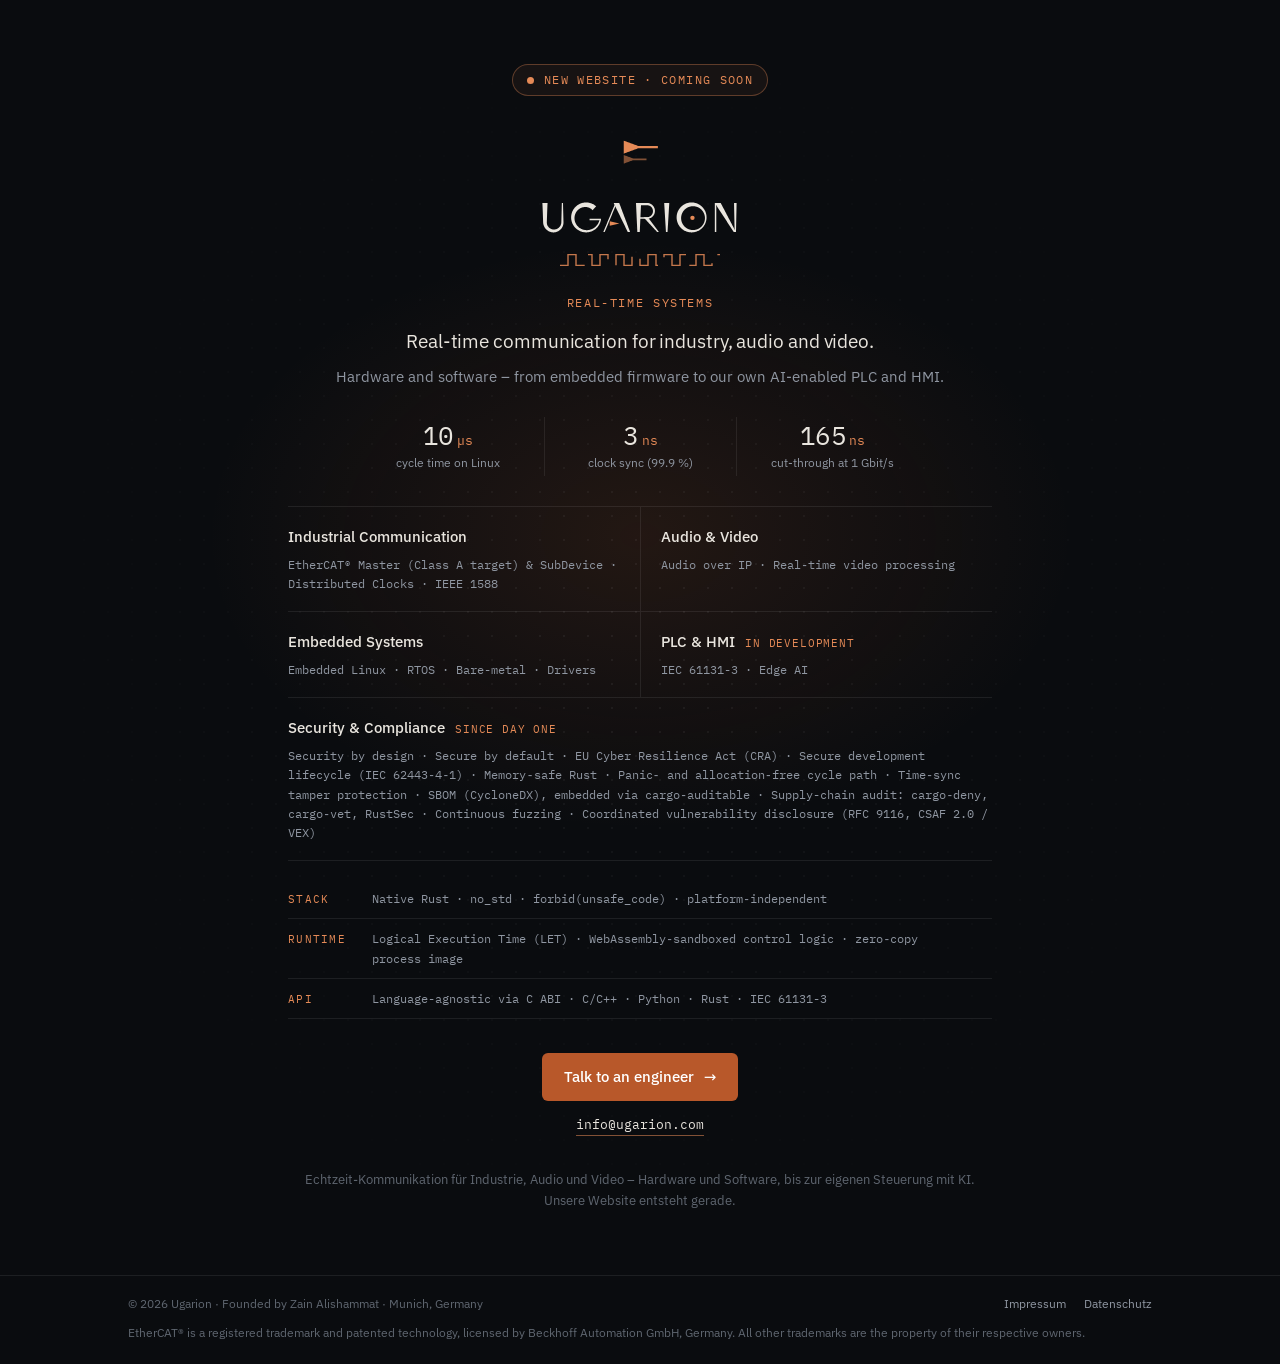
==== index.html @ e9cb875a "Audio & Video: Audio over IP and real-time video processing only Co-Authored-By: Claude Opus 5.5 <no" ====
<!doctype html>
<html lang="en">
<head>
<meta charset="utf-8">
<meta name="viewport" content="width=device-width, initial-scale=1">
<title>Ugarion – Real-time systems for industry, audio and video</title>
<meta name="description" content="Ugarion builds real-time communication for industry, audio and video – hardware and software, from embedded firmware to its own AI-enabled PLC and HMI. Munich, Germany.">
<meta name="theme-color" content="#0a0c0f">
<meta property="og:type" content="website">
<meta property="og:url" content="https://ugarion.com/">
<meta property="og:site_name" content="Ugarion">
<meta property="og:title" content="Ugarion – Real-time systems">
<meta property="og:description" content="Real-time communication for industry, audio and video. Native Rust EtherCAT® stack, Audio over IP, embedded systems.">
<meta property="og:image" content="https://ugarion.com/assets/og.png">
<meta property="og:image:width" content="1200">
<meta property="og:image:height" content="630">
<meta name="twitter:card" content="summary_large_image">
<link rel="icon" href="/assets/mark.svg" type="image/svg+xml">
<link rel="stylesheet" href="/assets/style.css">
<link rel="canonical" href="https://ugarion.com/">
<script type="application/ld+json">
{
 "@context": "https://schema.org",
 "@type": "Organization",
 "name": "Ugarion",
 "url": "https://ugarion.com/",
 "logo": "https://ugarion.com/assets/logo.png",
 "description": "Real-time communication for industry, audio and video – hardware and software, from embedded firmware to our own AI-enabled PLC and HMI.",
 "email": "info@ugarion.com",
 "foundingDate": "2026-10-13",
 "address": {
  "@type": "PostalAddress",
  "addressLocality": "München",
  "addressCountry": "DE"
 },
 "founder": {
  "@type": "Person",
  "name": "Zain Alishammat",
  "jobTitle": "Founder",
  "sameAs": [
   "https://www.linkedin.com/in/zainalishammat/"
  ]
 },
 "sameAs": [
  "https://www.linkedin.com/company/ugarion/"
 ]
}
</script>
</head>
<body>
<main class="stage">
  <div class="card wide">
    <p class="launch">New website · coming soon</p>
    <svg class="mark" viewBox="0 0 64 64" aria-hidden="true"><path d="M12.00 34.00 L13.05 33.61 L14.10 33.23 L15.15 32.84 L16.20 32.45 L17.25 32.07 L18.30 31.68 L19.35 31.29 L20.40 30.90 L21.45 30.52 L22.50 30.13 L23.55 29.74 L24.60 29.36 L25.65 28.97 L26.70 28.58 L27.75 28.20 L28.80 27.81 L29.85 27.50 L30.90 27.50 L31.95 27.50 L33.00 27.50 L34.05 27.50 L35.10 27.50 L36.15 27.50 L37.20 27.50 L38.25 27.50 L39.30 27.50 L40.35 27.50 L41.40 27.50 L42.45 27.50 L43.50 27.50 L44.55 27.50 L45.60 27.50 L46.65 27.50 L47.70 27.50 L48.75 27.50 L49.80 27.50 L50.85 27.50 L51.90 27.50 L52.95 27.50 L54.00 27.50 L54.00 24.50 L52.95 24.50 L51.90 24.50 L50.85 24.50 L49.80 24.50 L48.75 24.50 L47.70 24.50 L46.65 24.50 L45.60 24.50 L44.55 24.50 L43.50 24.50 L42.45 24.50 L41.40 24.50 L40.35 24.50 L39.30 24.50 L38.25 24.50 L37.20 24.50 L36.15 24.50 L35.10 24.50 L34.05 24.50 L33.00 24.50 L31.95 24.50 L30.90 24.50 L29.85 24.50 L28.80 24.19 L27.75 23.80 L26.70 23.42 L25.65 23.03 L24.60 22.64 L23.55 22.26 L22.50 21.87 L21.45 21.48 L20.40 21.10 L19.35 20.71 L18.30 20.32 L17.25 19.93 L16.20 19.55 L15.15 19.16 L14.10 18.77 L13.05 18.39 L12.00 18.00 Z" fill="#e58a57"/><path d="M12.00 46.25 L12.70 46.00 L13.40 45.74 L14.10 45.49 L14.80 45.24 L15.50 44.99 L16.20 44.73 L16.90 44.48 L17.60 44.23 L18.30 43.97 L19.00 43.72 L19.70 43.47 L20.40 43.21 L21.10 42.96 L21.80 42.71 L22.50 42.46 L23.20 42.20 L23.90 42.00 L24.60 42.00 L25.30 42.00 L26.00 42.00 L26.70 42.00 L27.40 42.00 L28.10 42.00 L28.80 42.00 L29.50 42.00 L30.20 42.00 L30.90 42.00 L31.60 42.00 L32.30 42.00 L33.00 42.00 L33.70 42.00 L34.40 42.00 L35.10 42.00 L35.80 42.00 L36.50 42.00 L37.20 42.00 L37.90 42.00 L38.60 42.00 L39.30 42.00 L40.00 42.00 L40.00 40.00 L39.30 40.00 L38.60 40.00 L37.90 40.00 L37.20 40.00 L36.50 40.00 L35.80 40.00 L35.10 40.00 L34.40 40.00 L33.70 40.00 L33.00 40.00 L32.30 40.00 L31.60 40.00 L30.90 40.00 L30.20 40.00 L29.50 40.00 L28.80 40.00 L28.10 40.00 L27.40 40.00 L26.70 40.00 L26.00 40.00 L25.30 40.00 L24.60 40.00 L23.90 40.00 L23.20 39.80 L22.50 39.54 L21.80 39.29 L21.10 39.04 L20.40 38.79 L19.70 38.53 L19.00 38.28 L18.30 38.03 L17.60 37.77 L16.90 37.52 L16.20 37.27 L15.50 37.01 L14.80 36.76 L14.10 36.51 L13.40 36.26 L12.70 36.00 L12.00 35.75 Z" fill="#e58a57" opacity=".55"/></svg>
    <h1 class="word"><svg viewBox="-8 -10 688 122" class="wm" role="img" aria-label="UGARION"><defs><clipPath id="ug-cap"><rect x="-20" y="0" width="712" height="100"/></clipPath></defs><g fill="#e9e5de" clip-path="url(#ug-cap)"><path transform="translate(209.00 0)" d="M36.03 -0.45 L37.75 3.08 L39.46 6.61 L41.18 10.14 L42.89 13.66 L44.61 17.19 L46.32 20.72 L48.04 24.25 L49.75 27.77 L51.47 31.30 L53.18 34.83 L54.90 38.36 L56.61 41.88 L58.33 45.41 L60.04 48.94 L61.76 52.47 L63.47 55.99 L65.19 59.52 L66.90 63.05 L68.62 66.58 L70.33 70.11 L72.05 73.63 L73.76 77.16 L75.48 80.69 L77.19 84.22 L78.91 87.74 L80.62 91.27 L82.34 94.80 L84.05 98.33 L85.77 101.85 L87.48 105.38 L93.92 102.62 L92.54 98.95 L91.16 95.27 L89.78 91.60 L88.40 87.93 L87.02 84.26 L85.65 80.58 L84.27 76.91 L82.89 73.24 L81.51 69.57 L80.13 65.89 L78.76 62.22 L77.38 58.55 L76.00 54.88 L74.62 51.21 L73.24 47.53 L71.86 43.86 L70.49 40.19 L69.11 36.52 L67.73 32.84 L66.35 29.17 L64.97 25.50 L63.59 21.83 L62.22 18.15 L60.84 14.48 L59.46 10.81 L58.08 7.14 L56.70 3.46 L55.33 -0.21 L53.95 -3.88 L52.57 -7.55 Z"/><path transform="translate(209.00 0)" d="M43.62 -2.86 L41.42 2.44 L39.21 7.74 L37.01 13.04 L34.80 18.34 L32.60 23.64 L30.39 28.94 L28.19 34.24 L25.98 39.54 L23.78 44.84 L21.57 50.14 L19.37 55.44 L17.16 60.74 L14.96 66.04 L12.75 71.34 L10.55 76.64 L8.34 81.94 L6.14 87.24 L3.93 92.54 L1.73 97.84 L-0.48 103.14 L3.68 104.86 L5.88 99.56 L8.09 94.26 L10.29 88.96 L12.50 83.66 L14.70 78.36 L16.91 73.06 L19.11 67.76 L21.32 62.46 L23.52 57.16 L25.73 51.86 L27.93 46.56 L30.14 41.26 L32.34 35.96 L34.55 30.66 L36.75 25.36 L38.96 20.06 L41.16 14.76 L43.37 9.46 L45.57 4.16 L47.78 -1.14 Z"/><path transform="translate(322.00 0)" d="M0.00 -4.00 L0.17 -0.40 L0.33 3.20 L0.50 6.80 L0.67 10.40 L0.83 14.00 L1.00 17.60 L1.17 21.20 L1.33 24.80 L1.50 28.40 L1.67 32.00 L1.83 35.60 L2.00 39.20 L2.17 42.80 L2.33 46.40 L2.50 50.00 L2.67 53.60 L2.83 57.20 L3.00 60.80 L3.17 64.40 L3.33 68.00 L3.50 71.60 L3.67 75.20 L3.83 78.80 L4.00 82.40 L4.17 86.00 L4.33 89.60 L4.50 93.20 L4.67 96.80 L4.83 100.40 L5.00 104.00 L13.00 104.00 L13.17 100.40 L13.33 96.80 L13.50 93.20 L13.67 89.60 L13.83 86.00 L14.00 82.40 L14.17 78.80 L14.33 75.20 L14.50 71.60 L14.67 68.00 L14.83 64.40 L15.00 60.80 L15.17 57.20 L15.33 53.60 L15.50 50.00 L15.67 46.40 L15.83 42.80 L16.00 39.20 L16.17 35.60 L16.33 32.00 L16.50 28.40 L16.67 24.80 L16.83 21.20 L17.00 17.60 L17.17 14.00 L17.33 10.40 L17.50 6.80 L17.67 3.20 L17.83 -0.40 L18.00 -4.00 Z"/><path transform="translate(322.00 0)" d="M6.00 8.50 L8.67 8.46 L11.33 8.41 L14.00 8.37 L16.67 8.33 L19.33 8.28 L22.00 8.24 L24.67 8.20 L27.33 8.16 L30.00 8.11 L32.67 8.07 L35.33 8.03 L37.95 7.98 L39.26 8.00 L40.51 8.09 L41.76 8.27 L43.00 8.52 L44.22 8.85 L45.42 9.25 L46.60 9.73 L47.74 10.29 L48.84 10.91 L49.91 11.61 L50.93 12.37 L51.90 13.20 L52.82 14.08 L53.69 15.02 L54.49 16.02 L55.23 17.07 L55.90 18.16 L56.51 19.29 L57.04 20.46 L57.50 21.66 L57.88 22.89 L58.19 24.15 L58.41 25.42 L58.56 26.71 L58.62 28.00 L58.61 29.30 L58.51 30.59 L58.33 31.88 L58.07 33.15 L57.73 34.41 L57.31 35.65 L56.82 36.85 L56.24 38.03 L55.60 39.17 L54.88 40.27 L54.10 41.32 L53.25 42.32 L52.34 43.27 L51.36 44.15 L50.34 44.98 L49.26 45.74 L48.14 46.44 L46.97 47.06 L45.76 47.61 L44.52 48.08 L43.26 48.47 L41.97 48.79 L40.66 49.02 L39.33 49.17 L37.97 49.23 L35.33 49.28 L32.67 49.32 L30.00 49.36 L27.33 49.41 L24.67 49.45 L22.00 49.49 L19.33 49.53 L16.67 49.58 L14.00 49.62 L11.33 49.66 L8.67 49.71 L6.00 49.75 L6.00 54.25 L8.67 54.29 L11.33 54.34 L14.00 54.38 L16.67 54.42 L19.33 54.47 L22.00 54.51 L24.67 54.55 L27.33 54.59 L30.00 54.64 L32.67 54.68 L35.33 54.72 L38.03 54.77 L39.68 54.74 L41.36 54.60 L43.03 54.36 L44.68 54.02 L46.31 53.57 L47.91 53.02 L49.47 52.37 L50.99 51.63 L52.46 50.78 L53.88 49.85 L55.23 48.83 L56.52 47.72 L57.74 46.54 L58.89 45.28 L59.95 43.95 L60.93 42.55 L61.82 41.09 L62.62 39.58 L63.32 38.02 L63.92 36.42 L64.42 34.78 L64.82 33.12 L65.11 31.42 L65.30 29.72 L65.38 28.00 L65.35 26.28 L65.21 24.56 L64.96 22.86 L64.61 21.17 L64.15 19.50 L63.59 17.87 L62.92 16.27 L62.16 14.72 L61.30 13.21 L60.34 11.77 L59.30 10.38 L58.17 9.06 L56.96 7.81 L55.67 6.64 L54.31 5.56 L52.88 4.56 L51.39 3.65 L49.84 2.83 L48.25 2.12 L46.61 1.50 L44.93 0.99 L43.23 0.58 L41.50 0.29 L39.76 0.10 L38.05 0.02 L35.33 -0.03 L32.67 -0.07 L30.00 -0.11 L27.33 -0.16 L24.67 -0.20 L22.00 -0.24 L19.33 -0.28 L16.67 -0.33 L14.00 -0.37 L11.33 -0.41 L8.67 -0.46 L6.00 -0.50 Z"/><path transform="translate(322.00 0)" d="M26.50 49.75 L26.39 49.84 L28.22 51.82 L30.06 53.80 L31.89 55.78 L33.73 57.76 L35.56 59.74 L37.40 61.72 L39.23 63.70 L41.07 65.68 L42.90 67.66 L44.74 69.64 L46.57 71.62 L48.41 73.60 L50.24 75.58 L52.08 77.56 L53.91 79.54 L55.75 81.52 L57.58 83.50 L59.42 85.48 L61.25 87.46 L63.08 89.44 L64.92 91.42 L66.75 93.40 L68.59 95.38 L70.42 97.36 L72.26 99.34 L74.09 101.32 L75.93 103.30 L77.76 105.28 L80.84 102.72 L79.22 100.56 L77.61 98.39 L75.99 96.23 L74.38 94.07 L72.76 91.91 L71.15 89.74 L69.53 87.58 L67.92 85.42 L66.30 83.25 L64.68 81.09 L63.07 78.93 L61.45 76.77 L59.84 74.60 L58.22 72.44 L56.61 70.28 L54.99 68.11 L53.38 65.95 L51.76 63.79 L50.15 61.63 L48.53 59.46 L46.92 57.30 L45.30 55.14 L43.69 52.97 L42.07 50.81 L41.28 49.75 Z"/><path transform="translate(419.00 0)" d="M0.00 -4.00 L0.22 -0.40 L0.43 3.20 L0.65 6.80 L0.87 10.40 L1.08 14.00 L1.30 17.60 L1.52 21.20 L1.73 24.80 L1.95 28.40 L2.17 32.00 L2.38 35.60 L2.60 39.20 L2.82 42.80 L3.03 46.40 L3.25 50.00 L3.47 53.60 L3.68 57.20 L3.90 60.80 L4.12 64.40 L4.33 68.00 L4.55 71.60 L4.77 75.20 L4.98 78.80 L5.20 82.40 L5.42 86.00 L5.63 89.60 L5.85 93.20 L6.07 96.80 L6.28 100.40 L6.50 104.00 L11.50 104.00 L11.72 100.40 L11.93 96.80 L12.15 93.20 L12.37 89.60 L12.58 86.00 L12.80 82.40 L13.02 78.80 L13.23 75.20 L13.45 71.60 L13.67 68.00 L13.88 64.40 L14.10 60.80 L14.32 57.20 L14.53 53.60 L14.75 50.00 L14.97 46.40 L15.18 42.80 L15.40 39.20 L15.62 35.60 L15.83 32.00 L16.05 28.40 L16.27 24.80 L16.48 21.20 L16.70 17.60 L16.92 14.00 L17.13 10.40 L17.35 6.80 L17.57 3.20 L17.78 -0.40 L18.00 -4.00 Z"/><path transform="translate(588.00 0)" d="M5.50 -4.00 L5.50 1.40 L5.50 6.80 L5.50 12.20 L5.50 17.60 L5.50 23.00 L5.50 28.40 L5.50 33.80 L5.50 39.20 L5.50 44.60 L5.50 50.00 L5.50 55.40 L5.50 60.80 L5.50 66.20 L5.50 71.60 L5.50 77.00 L5.50 82.40 L5.50 87.80 L5.50 93.20 L5.50 98.60 L5.50 104.00 L10.50 104.00 L10.50 98.60 L10.50 93.20 L10.50 87.80 L10.50 82.40 L10.50 77.00 L10.50 71.60 L10.50 66.20 L10.50 60.80 L10.50 55.40 L10.50 50.00 L10.50 44.60 L10.50 39.20 L10.50 33.80 L10.50 28.40 L10.50 23.00 L10.50 17.60 L10.50 12.20 L10.50 6.80 L10.50 1.40 L10.50 -4.00 Z"/><path transform="translate(588.00 0)" d="M5.59 0.55 L7.87 4.05 L10.15 7.55 L12.43 11.04 L14.71 14.54 L16.99 18.04 L19.27 21.54 L21.55 25.04 L23.84 28.54 L26.12 32.04 L28.40 35.54 L30.68 39.04 L32.96 42.54 L35.24 46.03 L37.52 49.53 L39.80 53.03 L42.08 56.53 L44.36 60.03 L46.64 63.53 L48.92 67.03 L51.20 70.53 L53.48 74.03 L55.77 77.52 L58.05 81.02 L60.33 84.52 L62.61 88.02 L64.89 91.52 L67.17 95.02 L69.45 98.52 L71.73 102.02 L74.01 105.52 L79.19 102.48 L77.25 98.78 L75.32 95.08 L73.38 91.38 L71.45 87.68 L69.51 83.98 L67.58 80.28 L65.64 76.58 L63.70 72.88 L61.77 69.17 L59.83 65.47 L57.90 61.77 L55.96 58.07 L54.03 54.37 L52.09 50.67 L50.16 46.97 L48.22 43.27 L46.28 39.57 L44.35 35.86 L42.41 32.16 L40.48 28.46 L38.54 24.76 L36.61 21.06 L34.67 17.36 L32.74 13.66 L30.80 9.96 L28.86 6.26 L26.93 2.56 L24.99 -1.15 L23.06 -4.85 L21.12 -8.55 Z"/><path transform="translate(588.00 0)" d="M71.50 -4.00 L71.61 1.40 L71.72 6.80 L71.84 12.20 L71.95 17.60 L72.06 23.00 L72.17 28.40 L72.29 33.80 L72.40 39.20 L72.51 44.60 L72.62 50.00 L72.74 55.40 L72.85 60.80 L72.96 66.20 L73.08 71.60 L73.19 77.00 L73.30 82.40 L73.41 87.80 L73.53 93.20 L73.64 98.60 L73.75 104.00 L78.25 104.00 L78.36 98.60 L78.47 93.20 L78.59 87.80 L78.70 82.40 L78.81 77.00 L78.92 71.60 L79.04 66.20 L79.15 60.80 L79.26 55.40 L79.38 50.00 L79.49 44.60 L79.60 39.20 L79.71 33.80 L79.83 28.40 L79.94 23.00 L80.05 17.60 L80.16 12.20 L80.28 6.80 L80.39 1.40 L80.50 -4.00 Z"/></g><g fill="#e9e5de"><path transform="translate(0.00 0)" d="M0.00 0.00 L0.14 1.66 L0.24 3.33 L0.33 4.99 L0.42 6.65 L0.50 8.32 L0.57 9.98 L0.65 11.64 L0.72 13.30 L0.79 14.97 L0.86 16.63 L0.93 18.29 L1.00 19.96 L1.07 21.62 L1.13 23.28 L1.20 24.95 L1.26 26.61 L1.32 28.27 L1.38 29.93 L1.44 31.60 L1.50 33.26 L1.56 34.92 L1.62 36.59 L1.68 38.25 L1.74 39.91 L1.80 41.58 L1.86 43.24 L1.91 44.90 L1.97 46.56 L2.03 48.23 L2.08 49.89 L2.14 51.55 L2.19 53.22 L2.25 54.88 L2.30 56.54 L2.35 58.21 L2.41 59.87 L2.46 61.53 L2.51 63.19 L2.57 64.86 L2.62 66.57 L2.68 67.95 L2.81 69.37 L2.98 70.78 L3.21 72.19 L3.50 73.58 L3.84 74.96 L4.23 76.33 L4.68 77.67 L5.18 79.00 L5.73 80.30 L6.33 81.58 L6.97 82.84 L7.67 84.07 L8.41 85.26 L9.20 86.43 L10.04 87.56 L10.91 88.66 L11.83 89.73 L12.79 90.75 L13.78 91.74 L14.82 92.68 L15.88 93.58 L16.99 94.44 L18.12 95.26 L19.28 96.03 L20.48 96.75 L21.69 97.42 L22.94 98.05 L24.20 98.62 L25.48 99.15 L26.79 99.62 L28.11 100.04 L29.44 100.41 L30.79 100.73 L32.14 100.99 L33.51 101.20 L34.88 101.36 L36.25 101.46 L37.63 101.51 L39.00 101.50 L40.37 101.44 L41.74 101.33 L43.10 101.16 L44.45 100.94 L45.79 100.67 L47.12 100.34 L48.43 99.96 L49.73 99.54 L51.00 99.06 L52.26 98.53 L53.49 97.96 L54.70 97.34 L55.88 96.67 L57.04 95.95 L58.16 95.20 L59.25 94.39 L60.31 93.55 L61.33 92.67 L62.32 91.75 L63.27 90.79 L64.18 89.80 L65.05 88.77 L65.88 87.71 L66.67 86.62 L67.41 85.50 L68.10 84.36 L68.75 83.18 L69.36 81.99 L69.91 80.77 L70.42 79.53 L70.88 78.28 L71.28 77.01 L71.64 75.73 L71.95 74.43 L72.20 73.12 L72.40 71.81 L72.55 70.49 L72.65 69.17 L72.70 67.84 L72.69 66.55 L72.65 64.86 L72.61 63.19 L72.56 61.53 L72.52 59.87 L72.48 58.21 L72.43 56.54 L72.39 54.88 L72.35 53.22 L72.30 51.55 L72.26 49.89 L72.22 48.23 L72.17 46.56 L72.13 44.90 L72.09 43.24 L72.04 41.58 L72.00 39.91 L71.96 38.25 L71.92 36.59 L71.87 34.92 L71.83 33.26 L71.79 31.60 L71.75 29.93 L71.71 28.27 L71.66 26.61 L71.62 24.95 L71.58 23.28 L71.54 21.62 L71.50 19.96 L71.45 18.29 L71.41 16.63 L71.37 14.97 L71.33 13.30 L71.29 11.64 L71.25 9.98 L71.21 8.32 L71.16 6.65 L71.12 4.99 L71.08 3.33 L71.04 1.66 L71.00 0.00 L67.00 0.00 L66.96 1.66 L66.92 3.33 L66.88 4.99 L66.84 6.65 L66.79 8.32 L66.75 9.98 L66.71 11.64 L66.67 13.30 L66.63 14.97 L66.59 16.63 L66.55 18.29 L66.50 19.96 L66.46 21.62 L66.42 23.28 L66.38 24.95 L66.34 26.61 L66.29 28.27 L66.25 29.93 L66.21 31.60 L66.17 33.26 L66.13 34.92 L66.08 36.59 L66.04 38.25 L66.00 39.91 L65.96 41.58 L65.91 43.24 L65.87 44.90 L65.83 46.56 L65.78 48.23 L65.74 49.89 L65.70 51.55 L65.65 53.22 L65.61 54.88 L65.57 56.54 L65.52 58.21 L65.48 59.87 L65.44 61.53 L65.39 63.19 L65.35 64.86 L65.31 66.49 L65.25 67.55 L65.16 68.58 L65.03 69.60 L64.86 70.62 L64.65 71.62 L64.40 72.62 L64.11 73.60 L63.78 74.57 L63.42 75.53 L63.01 76.47 L62.58 77.39 L62.10 78.29 L61.60 79.17 L61.05 80.04 L60.48 80.87 L59.87 81.69 L59.24 82.47 L58.57 83.24 L57.88 83.97 L57.15 84.68 L56.41 85.35 L55.63 85.99 L54.84 86.61 L54.02 87.19 L53.17 87.73 L52.31 88.25 L51.43 88.72 L50.54 89.17 L49.63 89.57 L48.70 89.94 L47.76 90.27 L46.81 90.57 L45.85 90.82 L44.89 91.04 L43.91 91.22 L42.93 91.36 L41.95 91.47 L40.97 91.53 L39.98 91.55 L39.00 91.54 L38.02 91.49 L37.04 91.40 L36.07 91.27 L35.11 91.10 L34.15 90.90 L33.21 90.65 L32.27 90.38 L31.35 90.06 L30.44 89.71 L29.55 89.32 L28.68 88.91 L27.82 88.45 L26.99 87.97 L26.17 87.45 L25.38 86.90 L24.61 86.32 L23.87 85.72 L23.15 85.08 L22.46 84.42 L21.79 83.73 L21.15 83.02 L20.55 82.28 L19.97 81.52 L19.42 80.74 L18.91 79.94 L18.43 79.13 L17.98 78.29 L17.57 77.44 L17.19 76.58 L16.84 75.70 L16.53 74.81 L16.26 73.91 L16.02 73.00 L15.82 72.09 L15.65 71.16 L15.53 70.24 L15.43 69.31 L15.38 68.38 L15.36 67.45 L15.38 66.47 L15.43 64.86 L15.49 63.19 L15.54 61.53 L15.59 59.87 L15.65 58.21 L15.70 56.54 L15.75 54.88 L15.81 53.22 L15.86 51.55 L15.92 49.89 L15.97 48.23 L16.03 46.56 L16.09 44.90 L16.14 43.24 L16.20 41.58 L16.26 39.91 L16.32 38.25 L16.38 36.59 L16.44 34.92 L16.50 33.26 L16.56 31.60 L16.62 29.93 L16.68 28.27 L16.74 26.61 L16.80 24.95 L16.87 23.28 L16.93 21.62 L17.00 19.96 L17.07 18.29 L17.14 16.63 L17.21 14.97 L17.28 13.30 L17.35 11.64 L17.43 9.98 L17.50 8.32 L17.58 6.65 L17.67 4.99 L17.76 3.33 L17.86 1.66 L18.00 0.00 Z"/><path transform="translate(99.00 0)" d="M86.18 11.93 L84.98 10.88 L83.63 9.76 L82.27 8.71 L80.87 7.70 L79.45 6.75 L77.99 5.84 L76.50 4.98 L74.99 4.18 L73.45 3.42 L71.89 2.71 L70.31 2.06 L68.71 1.46 L67.08 0.92 L65.44 0.43 L63.79 -0.01 L62.12 -0.39 L60.44 -0.71 L58.75 -0.98 L57.05 -1.20 L55.35 -1.35 L53.64 -1.45 L51.93 -1.49 L50.22 -1.48 L48.51 -1.41 L46.81 -1.28 L45.11 -1.10 L43.41 -0.86 L41.73 -0.56 L40.06 -0.21 L38.39 0.20 L36.75 0.66 L35.12 1.18 L33.51 1.75 L31.91 2.37 L30.34 3.05 L28.80 3.78 L27.28 4.56 L25.78 5.39 L24.31 6.26 L22.88 7.19 L21.47 8.16 L20.10 9.18 L18.76 10.25 L17.46 11.36 L16.20 12.51 L14.97 13.70 L13.79 14.93 L12.64 16.20 L11.54 17.51 L10.49 18.86 L9.48 20.23 L8.51 21.65 L7.59 23.09 L6.72 24.56 L5.90 26.06 L5.14 27.59 L4.42 29.14 L3.75 30.71 L3.14 32.31 L2.58 33.92 L2.07 35.55 L1.62 37.20 L1.22 38.87 L0.88 40.54 L0.59 42.22 L0.36 43.92 L0.19 45.62 L0.07 47.32 L0.01 49.03 L0.01 50.74 L0.06 52.45 L0.17 54.16 L0.34 55.86 L0.56 57.55 L0.84 59.24 L1.17 60.91 L1.56 62.58 L2.01 64.23 L2.51 65.86 L3.06 67.48 L3.67 69.08 L4.32 70.65 L5.04 72.21 L5.80 73.74 L6.61 75.24 L7.47 76.72 L8.38 78.16 L9.34 79.58 L10.35 80.96 L11.40 82.31 L12.49 83.62 L13.63 84.90 L14.81 86.13 L16.03 87.33 L17.28 88.49 L18.58 89.60 L19.91 90.67 L21.28 91.70 L22.68 92.68 L24.11 93.61 L25.57 94.50 L27.06 95.33 L28.58 96.12 L30.12 96.85 L31.69 97.54 L33.28 98.17 L34.89 98.75 L36.51 99.27 L38.16 99.74 L39.81 100.16 L41.48 100.52 L43.16 100.82 L44.86 101.07 L46.55 101.26 L48.26 101.40 L49.96 101.48 L51.67 101.50 L53.38 101.46 L55.09 101.37 L56.79 101.23 L58.49 101.02 L60.18 100.76 L61.85 100.45 L63.52 100.08 L65.18 99.65 L66.82 99.17 L68.44 98.63 L70.04 98.04 L71.63 97.40 L73.19 96.71 L74.73 95.96 L76.24 95.17 L77.72 94.32 L79.18 93.43 L80.61 92.49 L82.00 91.50 L83.36 90.46 L84.68 89.38 L85.97 88.26 L87.22 87.10 L88.43 85.89 L89.60 84.64 L90.73 83.36 L91.82 82.04 L92.86 80.69 L93.85 79.30 L94.80 77.88 L95.70 76.42 L96.56 74.94 L97.36 73.44 L98.11 71.90 L98.81 70.34 L99.46 68.76 L100.06 67.16 L100.60 65.54 L101.09 63.90 L101.52 62.25 L101.90 60.58 L102.22 58.91 L102.48 57.26 L98.06 56.45 L97.74 58.02 L97.37 59.53 L96.95 61.02 L96.49 62.50 L95.98 63.96 L95.42 65.41 L94.82 66.82 L94.16 68.22 L93.47 69.59 L92.73 70.94 L91.94 72.25 L91.12 73.54 L90.25 74.80 L89.35 76.03 L88.40 77.22 L87.42 78.38 L86.40 79.51 L85.35 80.60 L84.26 81.65 L83.14 82.66 L81.99 83.63 L80.81 84.57 L79.60 85.46 L78.36 86.31 L77.10 87.11 L75.82 87.88 L74.51 88.59 L73.18 89.27 L71.83 89.90 L70.47 90.48 L69.08 91.01 L67.69 91.50 L66.28 91.94 L64.86 92.33 L63.43 92.68 L61.99 92.97 L60.54 93.22 L59.09 93.42 L57.64 93.57 L56.18 93.67 L54.73 93.72 L53.28 93.73 L51.83 93.69 L50.38 93.59 L48.94 93.46 L47.51 93.27 L46.09 93.03 L44.68 92.75 L43.28 92.43 L41.90 92.05 L40.53 91.64 L39.18 91.18 L37.85 90.67 L36.54 90.12 L35.25 89.53 L33.98 88.90 L32.73 88.23 L31.52 87.51 L30.32 86.76 L29.16 85.97 L28.02 85.15 L26.92 84.29 L25.85 83.39 L24.81 82.46 L23.80 81.50 L22.82 80.50 L21.89 79.48 L20.99 78.43 L20.12 77.35 L19.29 76.25 L18.51 75.12 L17.76 73.96 L17.05 72.79 L16.38 71.59 L15.76 70.38 L15.18 69.15 L14.63 67.90 L14.14 66.63 L13.68 65.36 L13.27 64.07 L12.90 62.77 L12.58 61.46 L12.30 60.14 L12.06 58.82 L11.87 57.50 L11.73 56.17 L11.63 54.84 L11.57 53.51 L11.56 52.18 L11.59 50.85 L11.67 49.53 L11.79 48.22 L11.95 46.91 L12.16 45.61 L12.41 44.32 L12.70 43.05 L13.03 41.78 L13.40 40.54 L13.82 39.30 L14.27 38.09 L14.77 36.89 L15.30 35.71 L15.87 34.55 L16.48 33.42 L17.12 32.31 L17.80 31.22 L18.51 30.16 L19.26 29.12 L20.03 28.12 L20.84 27.14 L21.68 26.19 L22.55 25.27 L23.45 24.38 L24.38 23.53 L25.33 22.71 L26.30 21.92 L27.30 21.17 L28.32 20.45 L29.36 19.77 L30.42 19.13 L31.50 18.52 L32.60 17.95 L33.71 17.42 L34.84 16.93 L35.98 16.48 L37.13 16.06 L38.30 15.69 L39.47 15.35 L40.65 15.06 L41.83 14.81 L43.02 14.59 L44.22 14.42 L45.41 14.29 L46.61 14.20 L47.80 14.15 L49.00 14.13 L50.19 14.16 L51.37 14.23 L52.55 14.34 L53.73 14.49 L54.89 14.67 L56.04 14.90 L57.18 15.16 L58.31 15.46 L59.43 15.80 L60.53 16.17 L61.61 16.58 L62.68 17.03 L63.73 17.50 L64.75 18.02 L65.76 18.56 L66.74 19.14 L67.70 19.75 L68.64 20.39 L69.55 21.06 L70.43 21.76 L71.28 22.48 L72.09 23.23 L72.86 23.99 L73.70 24.90 Z"/><path transform="translate(99.00 0)" d="M63.50 54.10 L102.84 54.10 L102.54 56.85 L102.10 59.60 L63.50 59.60 Z"/><path transform="translate(462.00 0)" fill-rule="evenodd" d="M103.00 50.00 L102.97 51.80 L102.87 53.59 L102.72 55.38 L102.50 57.17 L102.22 58.94 L101.87 60.71 L101.47 62.46 L101.00 64.20 L100.48 65.91 L99.89 67.61 L99.25 69.29 L98.55 70.95 L97.79 72.58 L96.97 74.18 L96.10 75.75 L95.17 77.29 L94.20 78.80 L93.16 80.27 L92.08 81.71 L90.95 83.10 L89.77 84.46 L88.55 85.77 L87.27 87.05 L85.96 88.27 L84.60 89.45 L83.21 90.58 L81.77 91.66 L80.30 92.70 L78.79 93.67 L77.25 94.60 L75.68 95.47 L74.08 96.29 L72.45 97.05 L70.79 97.75 L69.11 98.39 L67.41 98.98 L65.70 99.50 L63.96 99.97 L62.21 100.37 L60.44 100.72 L58.67 101.00 L56.88 101.22 L55.09 101.37 L53.30 101.47 L51.50 101.50 L49.70 101.47 L47.91 101.37 L46.12 101.22 L44.33 101.00 L42.56 100.72 L40.79 100.37 L39.04 99.97 L37.30 99.50 L35.59 98.98 L33.89 98.39 L32.21 97.75 L30.55 97.05 L28.92 96.29 L27.32 95.47 L25.75 94.60 L24.21 93.67 L22.70 92.70 L21.23 91.66 L19.79 90.58 L18.40 89.45 L17.04 88.27 L15.73 87.05 L14.45 85.77 L13.23 84.46 L12.05 83.10 L10.92 81.71 L9.84 80.27 L8.80 78.80 L7.83 77.29 L6.90 75.75 L6.03 74.18 L5.21 72.58 L4.45 70.95 L3.75 69.29 L3.11 67.61 L2.52 65.91 L2.00 64.20 L1.53 62.46 L1.13 60.71 L0.78 58.94 L0.50 57.17 L0.28 55.38 L0.13 53.59 L0.03 51.80 L0.00 50.00 L0.03 48.20 L0.13 46.41 L0.28 44.62 L0.50 42.83 L0.78 41.06 L1.13 39.29 L1.53 37.54 L2.00 35.80 L2.52 34.09 L3.11 32.39 L3.75 30.71 L4.45 29.05 L5.21 27.42 L6.03 25.82 L6.90 24.25 L7.83 22.71 L8.80 21.20 L9.84 19.73 L10.92 18.29 L12.05 16.90 L13.23 15.54 L14.45 14.23 L15.73 12.95 L17.04 11.73 L18.40 10.55 L19.79 9.42 L21.23 8.34 L22.70 7.30 L24.21 6.33 L25.75 5.40 L27.32 4.53 L28.92 3.71 L30.55 2.95 L32.21 2.25 L33.89 1.61 L35.59 1.02 L37.30 0.50 L39.04 0.03 L40.79 -0.37 L42.56 -0.72 L44.33 -1.00 L46.12 -1.22 L47.91 -1.37 L49.70 -1.47 L51.50 -1.50 L53.30 -1.47 L55.09 -1.37 L56.88 -1.22 L58.67 -1.00 L60.44 -0.72 L62.21 -0.37 L63.96 0.03 L65.70 0.50 L67.41 1.02 L69.11 1.61 L70.79 2.25 L72.45 2.95 L74.08 3.71 L75.68 4.53 L77.25 5.40 L78.79 6.33 L80.30 7.30 L81.77 8.34 L83.21 9.42 L84.60 10.55 L85.96 11.73 L87.27 12.95 L88.55 14.23 L89.77 15.54 L90.95 16.90 L92.08 18.29 L93.16 19.73 L94.20 21.20 L95.17 22.71 L96.10 24.25 L96.97 25.82 L97.79 27.42 L98.55 29.05 L99.25 30.71 L99.89 32.39 L100.48 34.09 L101.00 35.80 L101.47 37.54 L101.87 39.29 L102.22 41.06 L102.50 42.83 L102.72 44.62 L102.87 46.41 L102.97 48.20 Z M97.48 52.32 L97.46 53.76 L97.38 55.18 L97.26 56.61 L97.09 58.03 L96.86 59.44 L96.59 60.85 L96.27 62.24 L95.90 63.63 L95.48 64.99 L95.01 66.35 L94.50 67.68 L93.94 69.00 L93.34 70.30 L92.69 71.57 L91.99 72.82 L91.25 74.05 L90.48 75.25 L89.65 76.42 L88.79 77.57 L87.89 78.68 L86.95 79.76 L85.98 80.81 L84.97 81.82 L83.92 82.79 L82.84 83.73 L81.73 84.63 L80.58 85.49 L79.41 86.31 L78.21 87.09 L76.98 87.83 L75.73 88.53 L74.46 89.17 L73.16 89.78 L71.84 90.34 L70.51 90.85 L69.15 91.32 L67.79 91.74 L66.40 92.11 L65.01 92.43 L63.60 92.70 L62.19 92.93 L60.77 93.10 L59.34 93.22 L57.92 93.30 L56.48 93.32 L55.05 93.30 L53.62 93.22 L52.20 93.10 L50.78 92.93 L49.37 92.70 L47.96 92.43 L46.57 92.11 L45.18 91.74 L43.81 91.32 L42.46 90.85 L41.13 90.34 L39.81 89.78 L38.51 89.17 L37.24 88.53 L35.98 87.83 L34.76 87.09 L33.56 86.31 L32.39 85.49 L31.24 84.63 L30.13 83.73 L29.05 82.79 L28.00 81.82 L26.99 80.81 L26.02 79.76 L25.08 78.68 L24.18 77.57 L23.31 76.42 L22.49 75.25 L21.71 74.05 L20.98 72.82 L20.28 71.57 L19.63 70.30 L19.03 69.00 L18.47 67.68 L17.96 66.35 L17.49 64.99 L17.07 63.63 L16.70 62.24 L16.38 60.85 L16.11 59.44 L15.88 58.03 L15.71 56.61 L15.58 55.18 L15.51 53.76 L15.48 52.32 L15.51 50.89 L15.58 49.46 L15.71 48.04 L15.88 46.62 L16.11 45.20 L16.38 43.80 L16.70 42.41 L17.07 41.02 L17.49 39.65 L17.96 38.30 L18.47 36.97 L19.03 35.65 L19.63 34.35 L20.28 33.08 L20.98 31.82 L21.71 30.60 L22.49 29.40 L23.31 28.23 L24.18 27.08 L25.08 25.97 L26.02 24.89 L26.99 23.84 L28.00 22.83 L29.05 21.86 L30.13 20.92 L31.24 20.02 L32.39 19.15 L33.56 18.33 L34.76 17.55 L35.98 16.82 L37.24 16.12 L38.51 15.47 L39.81 14.87 L41.13 14.31 L42.46 13.80 L43.81 13.33 L45.18 12.91 L46.57 12.54 L47.96 12.22 L49.37 11.95 L50.78 11.72 L52.20 11.55 L53.62 11.42 L55.05 11.35 L56.48 11.32 L57.92 11.35 L59.34 11.42 L60.77 11.55 L62.19 11.72 L63.60 11.95 L65.01 12.22 L66.40 12.54 L67.79 12.91 L69.15 13.33 L70.51 13.80 L71.84 14.31 L73.16 14.87 L74.46 15.47 L75.73 16.12 L76.98 16.82 L78.21 17.55 L79.41 18.33 L80.58 19.15 L81.73 20.02 L82.84 20.92 L83.92 21.86 L84.97 22.83 L85.98 23.84 L86.95 24.89 L87.89 25.97 L88.79 27.08 L89.65 28.23 L90.48 29.40 L91.25 30.60 L91.99 31.82 L92.69 33.08 L93.34 34.35 L93.94 35.65 L94.50 36.97 L95.01 38.30 L95.48 39.65 L95.90 41.02 L96.27 42.41 L96.59 43.80 L96.86 45.20 L97.09 46.62 L97.26 48.04 L97.38 49.46 L97.46 50.89 Z"/></g><g fill="#e58a57"><path transform="translate(209.00 0)" d="M23 63 L56 71 L23 79 Z"/><circle cx="516.49" cy="51.39" r="7.5"/></g></svg></h1>
    <svg class="signal" viewBox="0 0 600 24" preserveAspectRatio="none" aria-hidden="true"><path d="M0 20 H30 V4 H60 V20 H90 V4 H120 V20 H150 V4 H180 V20 H210 V4 H240 V20 H270 V4 H300 V20 H330 V4 H360 V20 H390 V4 H420 V20 H450 V4 H480 V20 H510 V4 H540 V20 H570 V4 H600"/></svg>
    <p class="eyebrow">Real-time systems</p>
    <p class="tagline">Real-time communication for industry, audio and video.</p>
    <p class="sub">Hardware and software – from embedded firmware to our own AI-enabled PLC and HMI.</p>

    <ul class="proof" aria-label="Measured in our lab">
      <li><span class="n">10<small>µs</small></span><span class="l">cycle time on Linux</span></li>
      <li><span class="n">3<small>ns</small></span><span class="l">clock sync (99.9&nbsp;%)</span></li>
      <li><span class="n">165<small>ns</small></span><span class="l">cut-through at 1&nbsp;Gbit/s</span></li>
    </ul>

    <ul class="caps" aria-label="What we do">
      <li><h2>Industrial Communication</h2><p>EtherCAT® Master (Class&nbsp;A&nbsp;target) &amp; SubDevice · Distributed&nbsp;Clocks · IEEE&nbsp;1588</p></li>
      <li><h2>Audio &amp; Video</h2><p>Audio&nbsp;over&nbsp;IP · Real&#8209;time video&nbsp;processing</p></li>
      <li><h2>Embedded Systems</h2><p>Embedded&nbsp;Linux · RTOS · Bare-metal · Drivers</p></li>
      <li><h2>PLC &amp; HMI <span class="soon">In development</span></h2><p>IEC&nbsp;61131-3 · Edge&nbsp;AI</p></li>
      <li class="wide"><h2>Security &amp; Compliance <span class="tag">Since day one</span></h2><p>Security&nbsp;by&nbsp;design · Secure&nbsp;by&nbsp;default · EU Cyber Resilience Act (CRA) · Secure development lifecycle (IEC&nbsp;62443&#8209;4&#8209;1) · Memory&#8209;safe Rust · Panic&#8209; and allocation&#8209;free cycle path · Time&#8209;sync tamper protection · SBOM (CycloneDX), embedded via cargo&#8209;auditable · Supply-chain audit: cargo&#8209;deny, cargo&#8209;vet, RustSec · Continuous fuzzing · Coordinated vulnerability disclosure (RFC&nbsp;9116, CSAF&nbsp;2.0 / VEX)</p></li>
    </ul>
    <dl class="stack">
      <div><dt>Stack</dt><dd>Native Rust · no_std · forbid(unsafe_code) · platform&#8209;independent</dd></div>
      <div><dt>Runtime</dt><dd>Logical Execution Time (LET) · WebAssembly&#8209;sandboxed control logic · zero&#8209;copy process&nbsp;image</dd></div>
      <div><dt>API</dt><dd>Language-agnostic via C&nbsp;ABI · C/C++ · Python · Rust · IEC&nbsp;61131-3</dd></div>
    </dl>

    <a class="cta" href="mailto:info@ugarion.com?subject=Hello%20Ugarion">Talk to an engineer <span aria-hidden="true">→</span></a>
    <p class="note"><a class="mail" href="mailto:info@ugarion.com">info@ugarion.com</a></p>
    <p class="de" lang="de">Echtzeit-Kommunikation für Industrie, Audio und Video – Hardware und Software, bis zur eigenen Steuerung mit KI. Unsere Website entsteht gerade.</p>
  </div>
</main>
<footer class="foot">
  <div class="row">
    <span>© 2026 Ugarion · Founded by Zain Alishammat · Munich, Germany</span>
    <nav aria-label="Legal"><a href="/impressum.html" hreflang="de">Impressum</a><a href="/datenschutz.html" hreflang="de">Datenschutz</a></nav>
  </div>
  <p class="tm">EtherCAT® is a registered trademark and patented technology, licensed by Beckhoff Automation GmbH, Germany. All other trademarks are the property of their respective owners.</p>
</footer>
</body>
</html>
---- assets/style.css ----
/* Ugarion — holding page. Self-hosted fonts, no external requests. */
@font-face { font-family: "Plex Sans"; src: url("fonts/plex-sans-400.woff2") format("woff2"); font-weight: 400; font-display: swap; }
@font-face { font-family: "Plex Sans"; src: url("fonts/plex-sans-500.woff2") format("woff2"); font-weight: 500; font-display: swap; }
@font-face { font-family: "Plex Mono"; src: url("fonts/plex-mono-400.woff2") format("woff2"); font-weight: 400; font-display: swap; }

:root {
  --ink: #0a0c0f;
  --text: #e9e5de;
  --muted: #8f96a1;
  --faint: #5f6670;
  --line: rgba(255, 255, 255, 0.08);
  --clay: #e58a57;
  --sans: "Plex Sans", system-ui, -apple-system, "Segoe UI", Roboto, sans-serif;
  --mono: "Plex Mono", ui-monospace, Menlo, Consolas, monospace;
}
*, *::before, *::after { box-sizing: border-box; }
html { height: 100%; }
body { min-height: 100%; }
body {
  margin: 0; background: var(--ink); color: var(--text);
  font-family: var(--sans); font-size: 15px; line-height: 1.6;
  -webkit-font-smoothing: antialiased; display: flex; flex-direction: column;
}
a { color: inherit; }
:focus-visible { outline: 2px solid var(--clay); outline-offset: 3px; border-radius: 3px; }

.stage {
  position: relative; flex: 1; display: grid; place-items: center; padding: 64px 16px; overflow: hidden;
  background:
    radial-gradient(620px 420px at 50% 42%, rgba(200, 98, 47, 0.13), transparent 70%),
    var(--ink);
}
.stage::before {
  content: ""; position: absolute; inset: 0; pointer-events: none;
  background-image: radial-gradient(rgba(255,255,255,0.06) 1px, transparent 1px);
  background-size: 24px 24px;
  mask-image: radial-gradient(closest-side, #000, transparent);
  -webkit-mask-image: radial-gradient(closest-side, #000, transparent);
}
.card { position: relative; text-align: center; max-width: 30rem; }
.mark { display: block; width: 52px; height: 52px; margin: 0 auto 22px; }
/* Wortmarke „Keilschrift“ (08_Marke) als Inline-SVG */
.word { margin: 0 0 24px; line-height: 0; }
.word .wm { display: block; width: 200px; height: auto; margin: 0 auto; }
.rule { width: 40px; height: 1px; background: var(--clay); margin: 0 auto 26px; opacity: 0.8; }
.eyebrow { font-family: var(--mono); font-size: 11.5px; letter-spacing: 0.14em; text-transform: uppercase; color: var(--clay); margin: 0 0 14px; }
.tagline { font-size: 19px; font-weight: 400; color: var(--text); margin: 0 0 8px; letter-spacing: -0.005em; }
.sub { color: var(--muted); margin: 0 0 28px; }
.mail { font-family: var(--mono); font-size: 14px; color: var(--text); text-decoration: none; border-bottom: 1px solid rgba(229,138,87,0.55); padding-bottom: 2px; }
.mail:hover { color: var(--clay); }
.en, .de { margin: 34px 0 0; font-size: 13px; color: var(--faint); }

/* Leistungsfelder der Startseite: Titel + Fachbegriffe in Mono, 2 Spalten, auf dem Handy 1 Spalte */
.card.wide { max-width: 44rem; }
.caps { list-style: none; margin: 8px 0 36px; padding: 0; display: grid; grid-template-columns: 1fr 1fr; text-align: left; border-top: 1px solid var(--line); }
.caps li { padding: 18px 20px 18px 0; border-bottom: 1px solid var(--line); }
.caps li:nth-child(2n) { padding: 18px 0 18px 20px; border-left: 1px solid var(--line); }
.caps h2 { font-size: 15px; font-weight: 500; margin: 0 0 6px; color: var(--text); letter-spacing: 0; display: flex; align-items: baseline; flex-wrap: wrap; gap: 4px 10px; }
.caps p { margin: 0; font-family: var(--mono); font-size: 12px; line-height: 1.6; color: var(--muted); }
.caps .soon, .caps .tag { font-family: var(--mono); font-size: 10.5px; font-weight: 400; letter-spacing: 0.08em; text-transform: uppercase; color: var(--clay); }
/* Sicherheit als durchgehende Zeile unter den vier Leistungsfeldern */
.caps li.wide { grid-column: 1 / -1; padding: 18px 0; border-left: 0; }
.note { margin: 14px 0 0; font-size: 13px; color: var(--muted); }
.note .mail { font-size: 13px; }

/* Hinweis „neue Website kommt“ oben auf der Übergangsseite; Punkt pulsiert dezent */
.launch { display: flex; width: fit-content; align-items: center; gap: 10px; margin: 0 auto 30px; padding: 6px 14px; border: 1px solid rgba(229, 138, 87, 0.35); border-radius: 999px; background: rgba(229, 138, 87, 0.06); font-family: var(--mono); font-size: 11.5px; letter-spacing: 0.12em; text-transform: uppercase; color: var(--clay); }
.launch::before { content: ""; width: 7px; height: 7px; border-radius: 50%; background: var(--clay); animation: launch-pulse 2.4s ease-out infinite; }
@keyframes launch-pulse { 0% { box-shadow: 0 0 0 0 rgba(229, 138, 87, 0.55); } 70%, 100% { box-shadow: 0 0 0 9px rgba(229, 138, 87, 0); } }

/* Taktlinie als Erkennungszeichen: läuft langsam durch, steht bei reduzierter Bewegung still */
.signal { display: block; width: 160px; height: 16px; margin: -8px auto 26px; overflow: visible; }
.signal path { fill: none; stroke: var(--clay); stroke-width: 1.4; vector-effect: non-scaling-stroke; opacity: 0.85; stroke-dasharray: 46 14; animation: signal-flow 3s linear infinite; }
@keyframes signal-flow { to { stroke-dashoffset: -60; } }

/* Messwerte wie eine Instrumentenanzeige */
.proof { list-style: none; margin: 4px auto 30px; padding: 0; display: grid; grid-template-columns: repeat(3, 1fr); max-width: 36rem; }
.proof li { padding: 4px 12px; display: flex; flex-direction: column; align-items: center; gap: 2px; }
.proof li + li { border-left: 1px solid var(--line); }
.proof .n { font-family: var(--mono); font-size: 26px; line-height: 1.15; color: var(--text); letter-spacing: -0.02em; }
.proof .n small { font-size: 0.5em; color: var(--clay); margin-left: 3px; letter-spacing: 0; }
.proof .l { font-size: 12px; color: var(--muted); }

.stack { margin: -18px 0 34px; text-align: left; }
.stack div { display: grid; grid-template-columns: 72px 1fr; gap: 12px; padding: 10px 0; border-bottom: 1px solid var(--line); }
.stack dt { font-family: var(--mono); font-size: 10.5px; letter-spacing: 0.12em; text-transform: uppercase; color: var(--clay); padding-top: 2px; }
.stack dd { margin: 0; font-family: var(--mono); font-size: 12px; line-height: 1.6; color: var(--muted); }

.cta { display: inline-flex; align-items: center; gap: 10px; padding: 12px 22px; border-radius: 6px; background: #b8582a; color: #fff; text-decoration: none; font-size: 15px; font-weight: 500; transition: background-color .2s; }
.cta:hover { background: #a14b22; }
.cta span { transition: transform .2s; }
.cta:hover span { transform: translateX(3px); }

@media (prefers-reduced-motion: reduce) {
  .signal path { animation: none; stroke-dasharray: none; }
  .launch::before { animation: none; }
}
@media (max-width: 560px) {
  .word .wm { width: 176px; }
  .caps { grid-template-columns: 1fr; }
  .caps li, .caps li:nth-child(2n) { padding: 16px 0; border-left: 0; }
  .proof .n { font-size: 21px; }
  .proof li { padding: 4px 6px; }
  .proof .l { font-size: 11px; text-align: center; }
}

.foot { border-top: 1px solid var(--line); padding: 18px 16px 22px; font-size: 12px; color: var(--faint); }
.foot .row { max-width: 64rem; margin: 0 auto; display: flex; flex-wrap: wrap; gap: 8px 20px; justify-content: space-between; }
.foot nav { display: flex; gap: 18px; }
.foot a { color: var(--muted); text-decoration: none; }
.foot a:hover { color: var(--text); }
.foot .tm { max-width: 64rem; margin: 10px auto 0; line-height: 1.5; }

/* legal pages */
.legal { flex: 1; padding: 56px 16px 72px; }
.legal .inner { max-width: 44rem; margin: 0 auto; }
.legal .back { display: inline-flex; align-items: center; gap: 10px; text-decoration: none; color: var(--muted); font-size: 13px; letter-spacing: 0.3em; margin-bottom: 40px; }
.legal .back img { width: 26px; height: 26px; }
.legal .back img.wmi { width: 112px; height: auto; opacity: 0.85; }
.legal h1 { font-size: 26px; font-weight: 500; margin: 0 0 28px; letter-spacing: -0.01em; }
.legal h2 { font-size: 15px; font-weight: 500; margin: 30px 0 6px; color: var(--text); }
.legal p, .legal address { color: #b8bec7; margin: 0 0 10px; font-style: normal; }
.legal a { color: var(--text); }
.legal .stand { margin-top: 36px; color: var(--faint); font-size: 13px; }
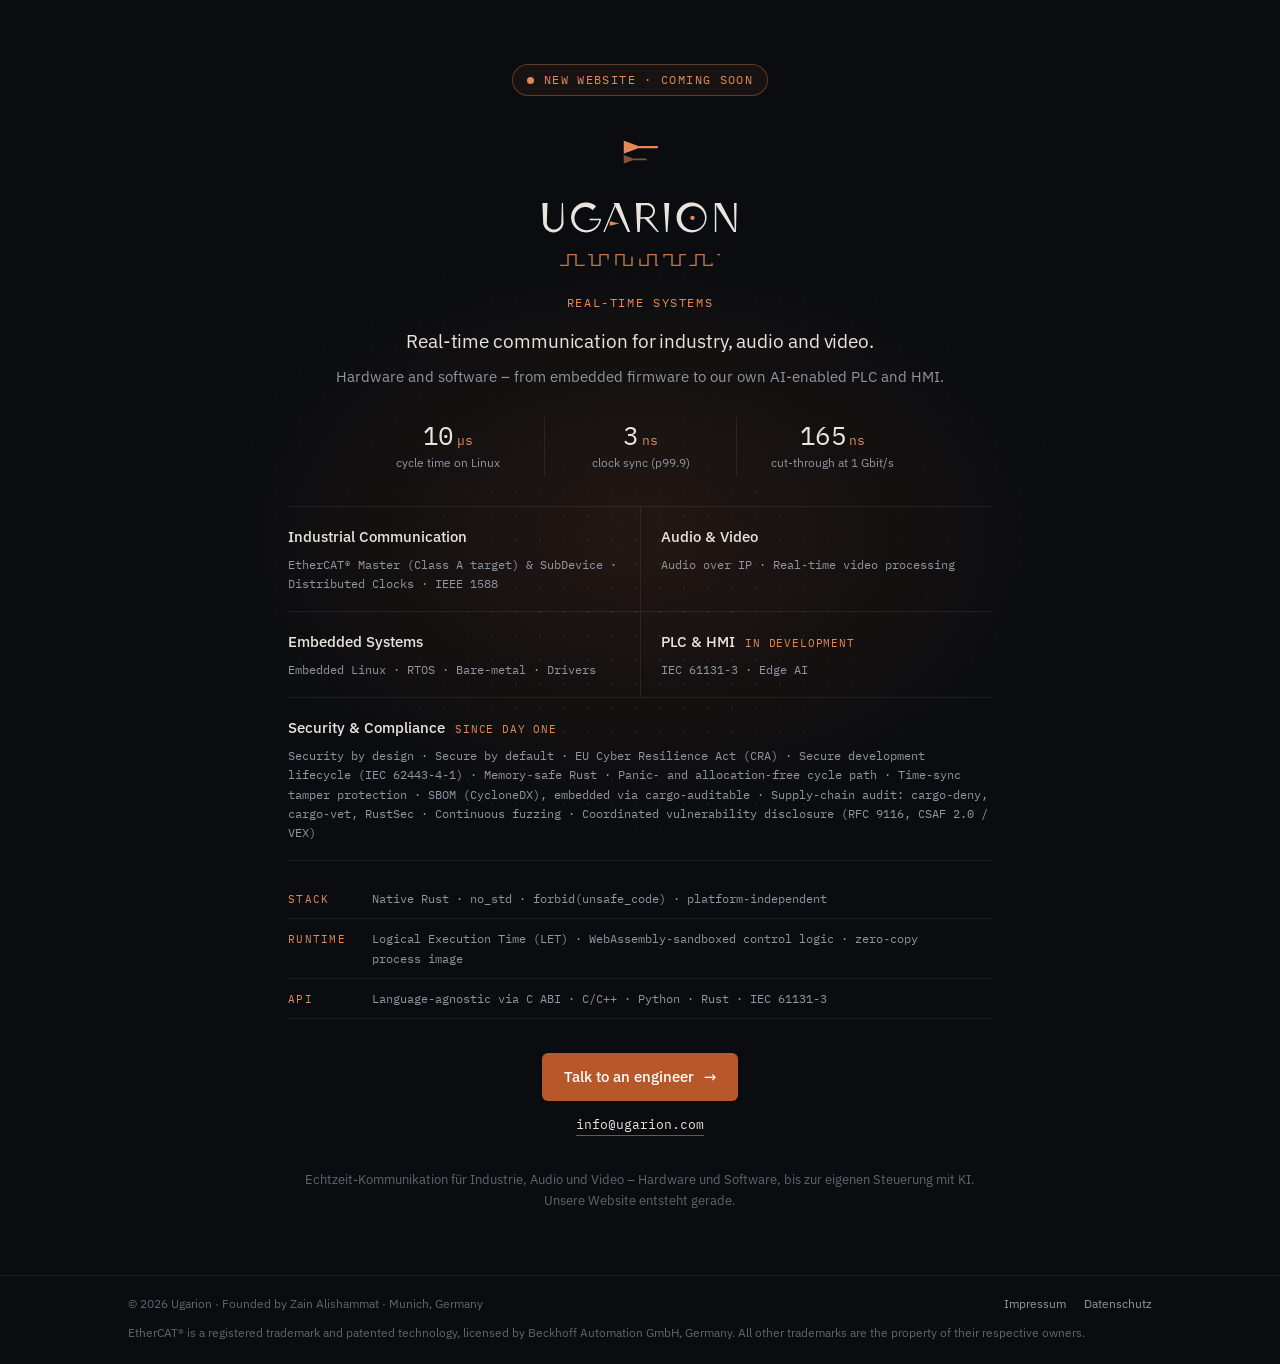
==== commit 7e421b32: "Clock sync: percentile notation p99.9 Co-Authored-By: Claude Opus 5.5 <noreply@anthropic.com>" ====
--- a/index.html
+++ b/index.html
@@ -60,7 +60,7 @@
 
     <ul class="proof" aria-label="Measured in our lab">
       <li><span class="n">10<small>µs</small></span><span class="l">cycle time on Linux</span></li>
-      <li><span class="n">3<small>ns</small></span><span class="l">clock sync (99.9&nbsp;%)</span></li>
+      <li><span class="n">3<small>ns</small></span><span class="l">clock sync (p99.9)</span></li>
       <li><span class="n">165<small>ns</small></span><span class="l">cut-through at 1&nbsp;Gbit/s</span></li>
     </ul>
 
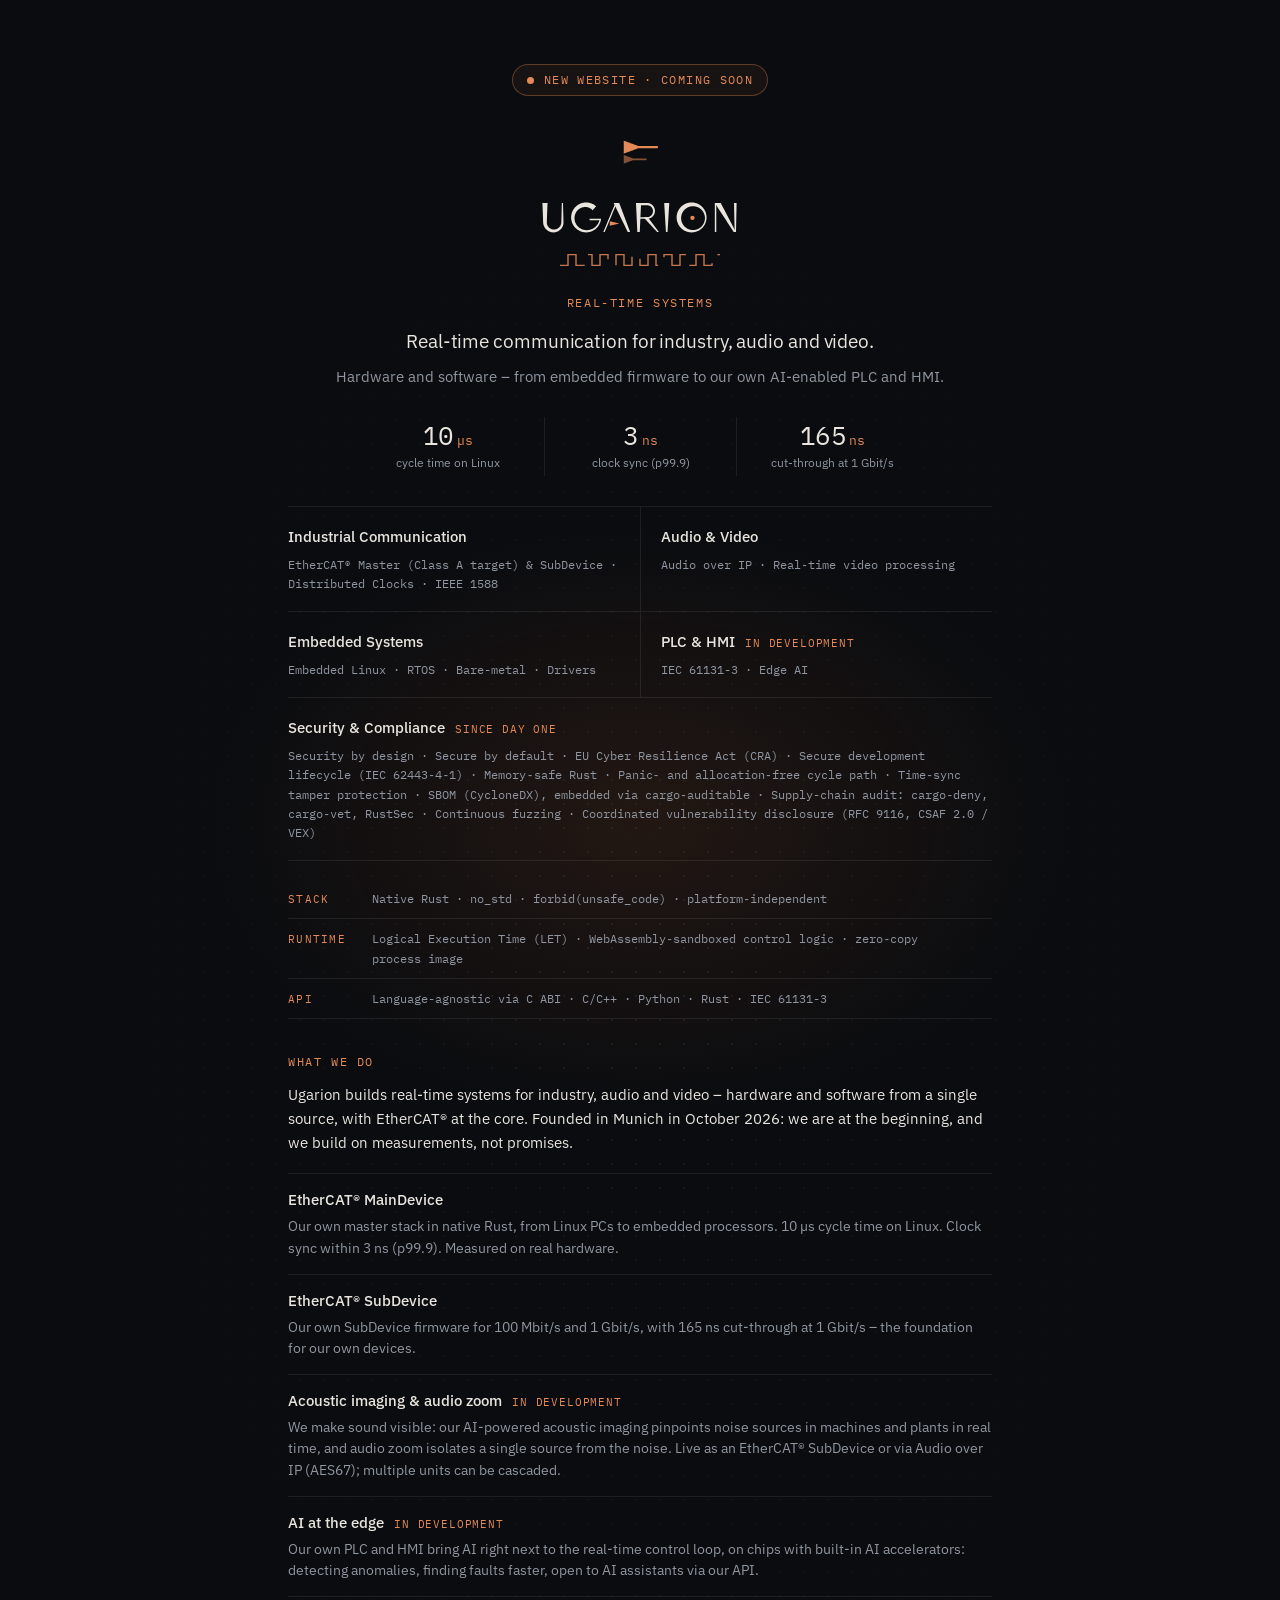
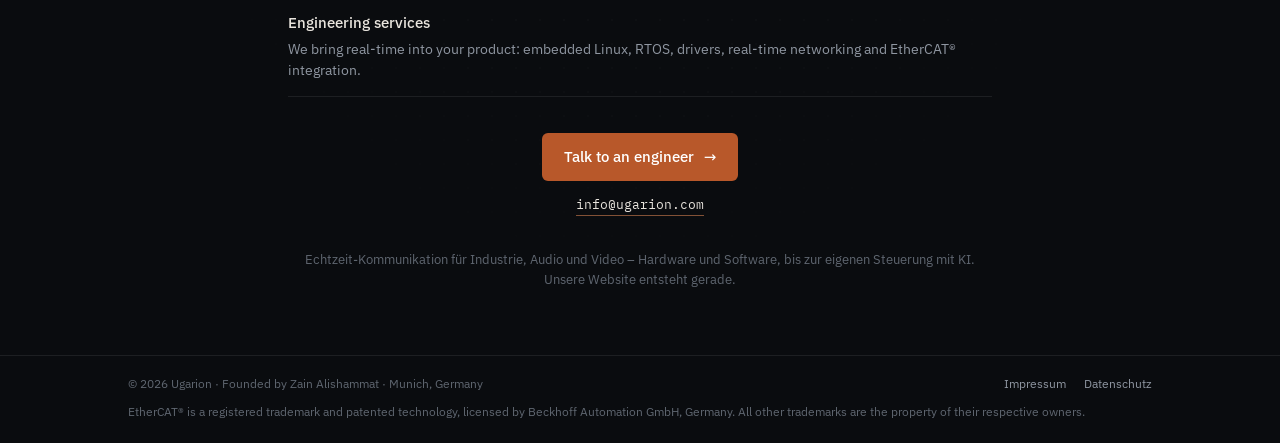
==== commit c46e1f3b: "What we do: describe the company's activity in full sentences Adds a "What we do" section (MainDevic" ====
--- a/index.html
+++ b/index.html
@@ -77,6 +77,18 @@
       <div><dt>API</dt><dd>Language-agnostic via C&nbsp;ABI · C/C++ · Python · Rust · IEC&nbsp;61131-3</dd></div>
     </dl>
 
+    <section class="about" aria-labelledby="about-title">
+      <h2 id="about-title">What we do</h2>
+      <p class="lead">Ugarion builds real-time systems for industry, audio and video – hardware and software from a single source, with EtherCAT® at the core. Founded in Munich in October 2026: we are at the beginning, and we build on measurements, not promises.</p>
+      <ul>
+        <li><h3>EtherCAT® MainDevice</h3><p>Our own master stack in native Rust, from Linux PCs to embedded processors. 10&nbsp;µs cycle time on Linux. Clock sync within 3&nbsp;ns (p99.9). Measured on real hardware.</p></li>
+        <li><h3>EtherCAT® SubDevice</h3><p>Our own SubDevice firmware for 100&nbsp;Mbit/s and 1&nbsp;Gbit/s, with 165&nbsp;ns cut-through at 1&nbsp;Gbit/s – the foundation for our own devices.</p></li>
+        <li><h3>Acoustic imaging &amp; audio zoom <span class="soon">In development</span></h3><p>We make sound visible: our AI-powered acoustic imaging pinpoints noise sources in machines and plants in real time, and audio zoom isolates a single source from the noise. Live as an EtherCAT® SubDevice or via Audio over IP (AES67); multiple units can be cascaded.</p></li>
+        <li><h3>AI at the edge <span class="soon">In development</span></h3><p>Our own PLC and HMI bring AI right next to the real-time control loop, on chips with built-in AI accelerators: detecting anomalies, finding faults faster, open to AI assistants via our API.</p></li>
+        <li><h3>Engineering services</h3><p>We bring real-time into your product: embedded Linux, RTOS, drivers, real-time networking and EtherCAT® integration.</p></li>
+      </ul>
+    </section>
+
     <a class="cta" href="mailto:info@ugarion.com?subject=Hello%20Ugarion">Talk to an engineer <span aria-hidden="true">→</span></a>
     <p class="note"><a class="mail" href="mailto:info@ugarion.com">info@ugarion.com</a></p>
     <p class="de" lang="de">Echtzeit-Kommunikation für Industrie, Audio und Video – Hardware und Software, bis zur eigenen Steuerung mit KI. Unsere Website entsteht gerade.</p>
--- a/assets/style.css
+++ b/assets/style.css
@@ -111,6 +111,16 @@
 .foot a:hover { color: var(--text); }
 .foot .tm { max-width: 64rem; margin: 10px auto 0; line-height: 1.5; }
 
+/* Abschnitt „What we do“: Tätigkeit in ganzen Sätzen (Hinweis der ETG-Mitgliederverwaltung, 15.10.2026) */
+.about { margin: 0 0 36px; text-align: left; }
+.about h2 { font-family: var(--mono); font-size: 11.5px; font-weight: 400; letter-spacing: 0.14em; text-transform: uppercase; color: var(--clay); margin: 0 0 12px; }
+.about .lead { margin: 0 0 18px; font-size: 15px; color: var(--text); }
+.about ul { list-style: none; margin: 0; padding: 0; border-top: 1px solid var(--line); }
+.about li { padding: 14px 0; border-bottom: 1px solid var(--line); }
+.about h3 { font-size: 15px; font-weight: 500; margin: 0 0 4px; color: var(--text); display: flex; align-items: baseline; flex-wrap: wrap; gap: 4px 10px; }
+.about p { margin: 0; font-size: 13.5px; color: var(--muted); }
+.about .soon { font-family: var(--mono); font-size: 10.5px; font-weight: 400; letter-spacing: 0.08em; text-transform: uppercase; color: var(--clay); }
+
 /* legal pages */
 .legal { flex: 1; padding: 56px 16px 72px; }
 .legal .inner { max-width: 44rem; margin: 0 auto; }
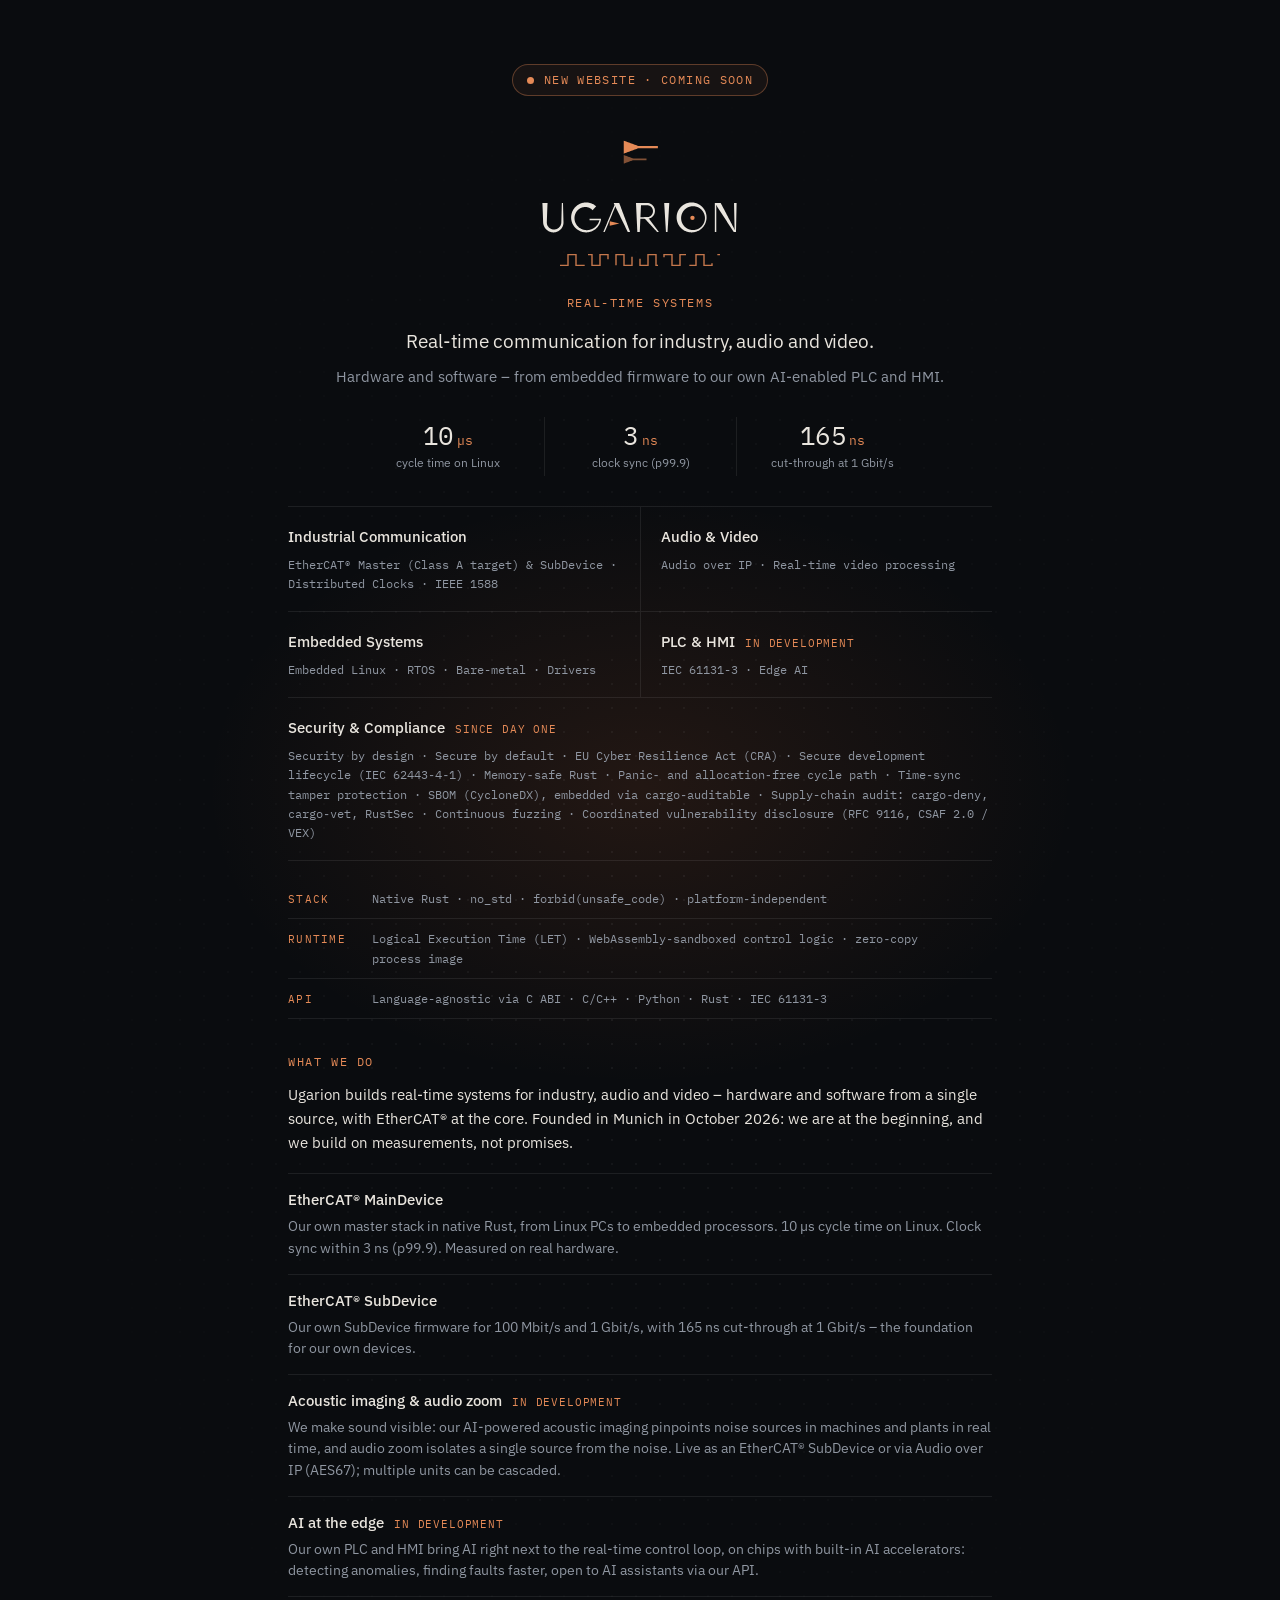
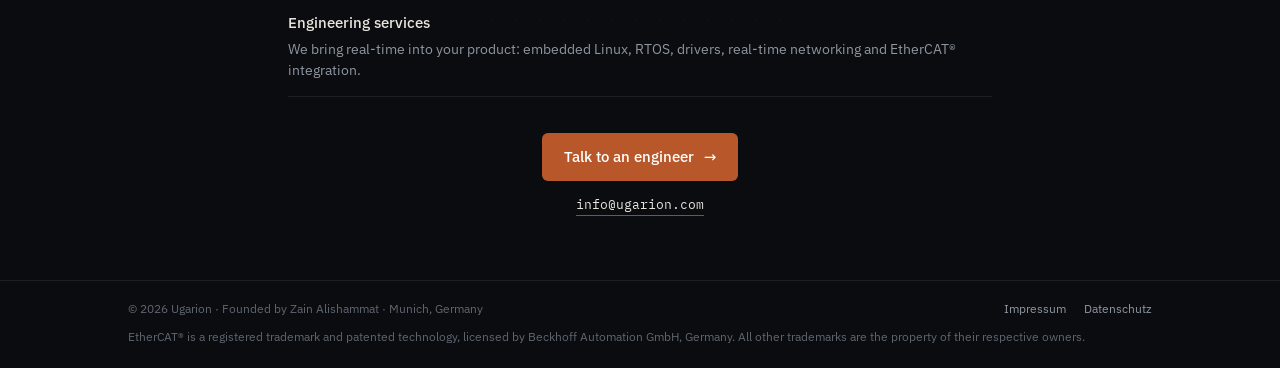
==== commit bde48fdf: "Remove leftover German sentence from the English start page The page is English; the German line at " ====
--- a/index.html
+++ b/index.html
@@ -91,7 +91,6 @@
 
     <a class="cta" href="mailto:info@ugarion.com?subject=Hello%20Ugarion">Talk to an engineer <span aria-hidden="true">→</span></a>
     <p class="note"><a class="mail" href="mailto:info@ugarion.com">info@ugarion.com</a></p>
-    <p class="de" lang="de">Echtzeit-Kommunikation für Industrie, Audio und Video – Hardware und Software, bis zur eigenen Steuerung mit KI. Unsere Website entsteht gerade.</p>
   </div>
 </main>
 <footer class="foot">
--- a/assets/style.css
+++ b/assets/style.css
@@ -48,7 +48,6 @@
 .sub { color: var(--muted); margin: 0 0 28px; }
 .mail { font-family: var(--mono); font-size: 14px; color: var(--text); text-decoration: none; border-bottom: 1px solid rgba(229,138,87,0.55); padding-bottom: 2px; }
 .mail:hover { color: var(--clay); }
-.en, .de { margin: 34px 0 0; font-size: 13px; color: var(--faint); }
 
 /* Leistungsfelder der Startseite: Titel + Fachbegriffe in Mono, 2 Spalten, auf dem Handy 1 Spalte */
 .card.wide { max-width: 44rem; }
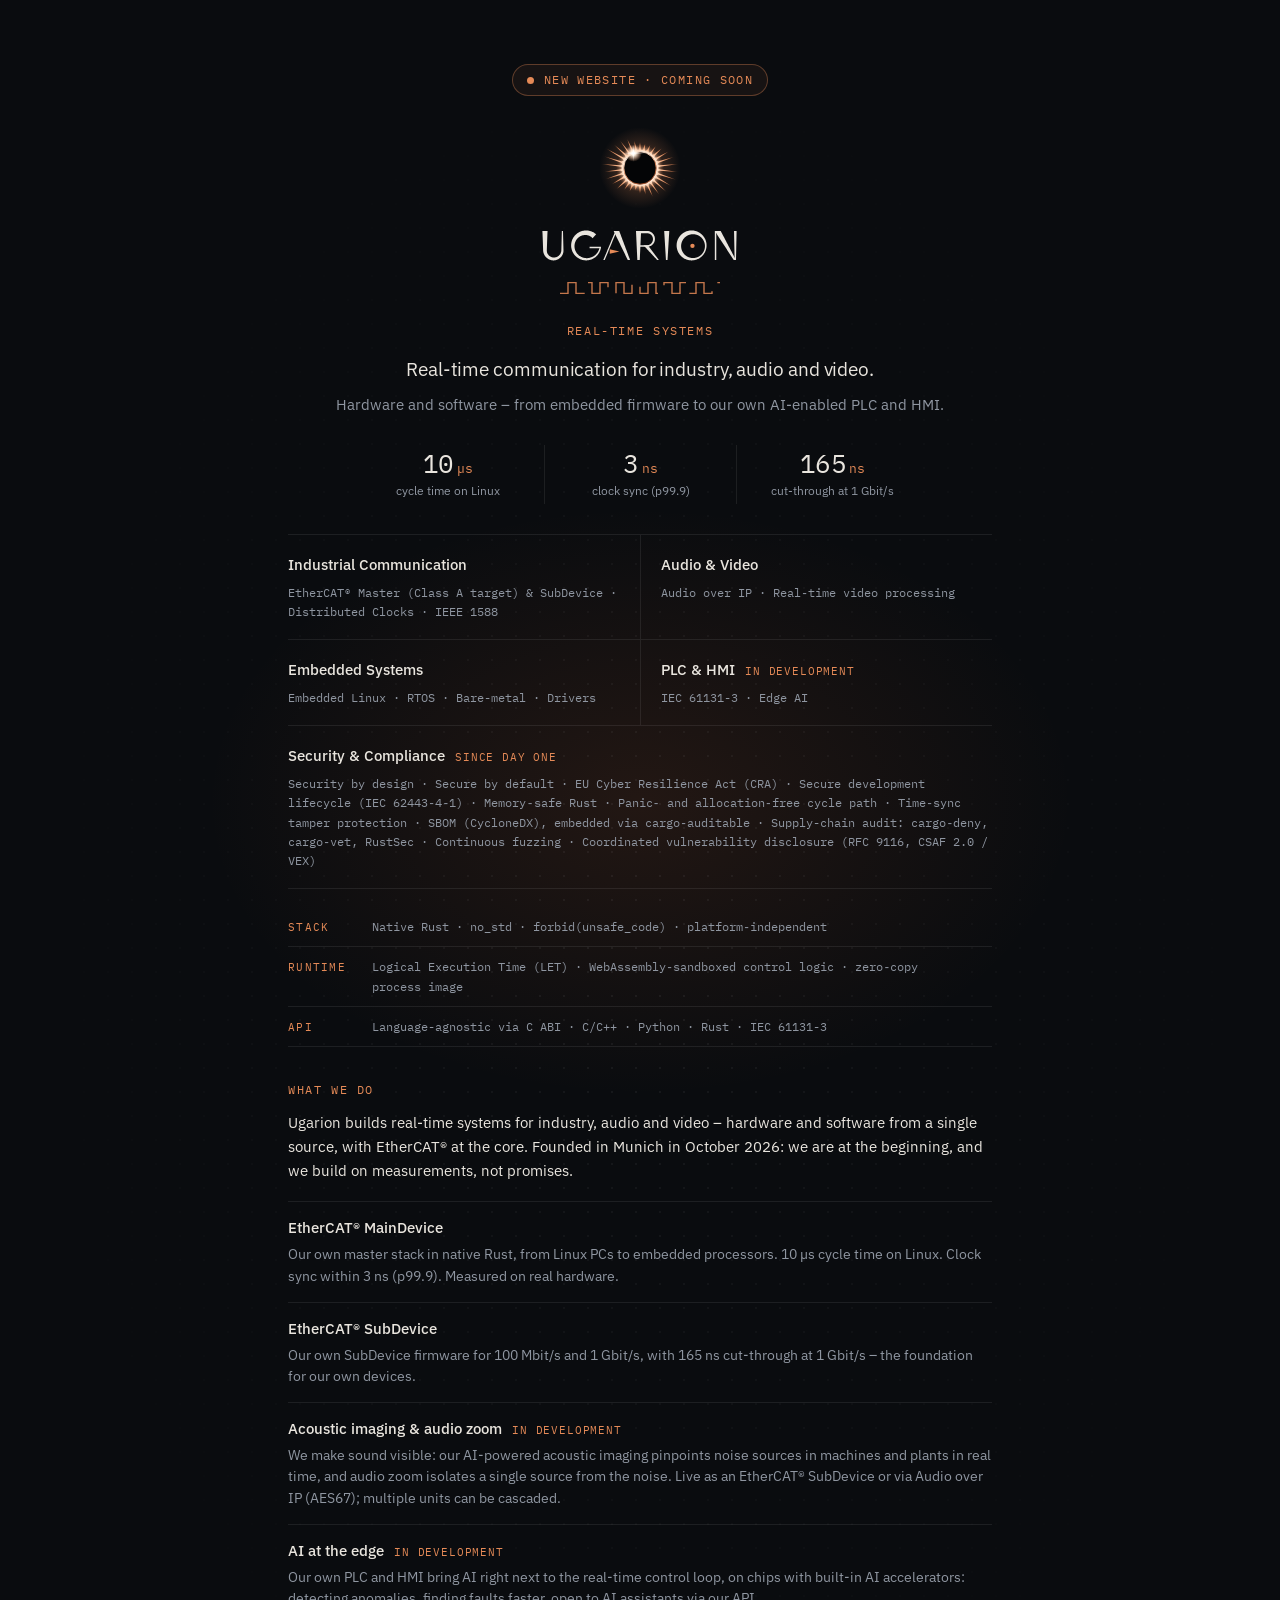
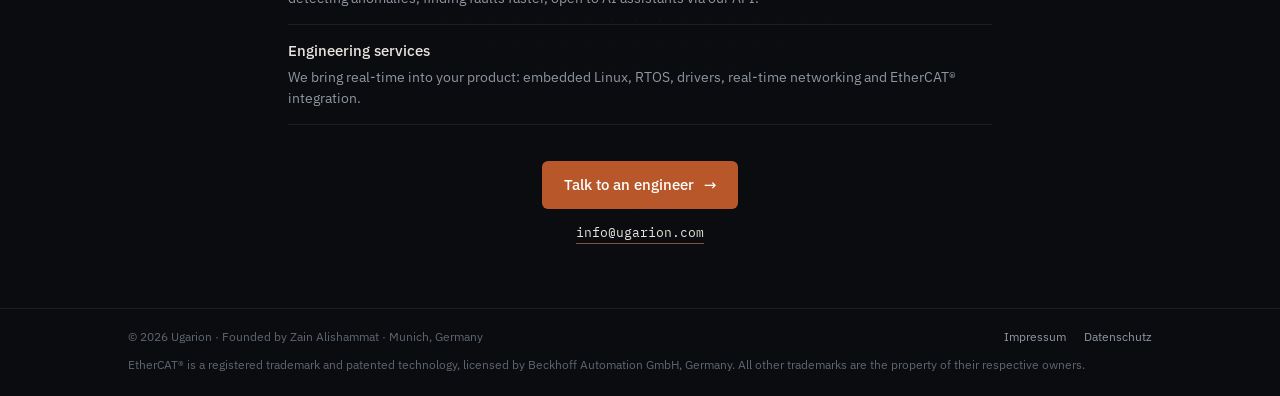
==== commit c05a44f0: "Brand: new mark "Finsternis" (solar eclipse) replaces the two-wedge symbol - Start page and 404: inl" ====
--- a/index.html
+++ b/index.html
@@ -16,6 +16,8 @@
 <meta property="og:image:height" content="630">
 <meta name="twitter:card" content="summary_large_image">
 <link rel="icon" href="/assets/mark.svg" type="image/svg+xml">
+<link rel="icon" href="/assets/favicon-32.png" type="image/png" sizes="32x32">
+<link rel="apple-touch-icon" href="/assets/apple-touch-icon.png">
 <link rel="stylesheet" href="/assets/style.css">
 <link rel="canonical" href="https://ugarion.com/">
 <script type="application/ld+json">
@@ -51,7 +53,7 @@
 <main class="stage">
   <div class="card wide">
     <p class="launch">New website · coming soon</p>
-    <svg class="mark" viewBox="0 0 64 64" aria-hidden="true"><path d="M12.00 34.00 L13.05 33.61 L14.10 33.23 L15.15 32.84 L16.20 32.45 L17.25 32.07 L18.30 31.68 L19.35 31.29 L20.40 30.90 L21.45 30.52 L22.50 30.13 L23.55 29.74 L24.60 29.36 L25.65 28.97 L26.70 28.58 L27.75 28.20 L28.80 27.81 L29.85 27.50 L30.90 27.50 L31.95 27.50 L33.00 27.50 L34.05 27.50 L35.10 27.50 L36.15 27.50 L37.20 27.50 L38.25 27.50 L39.30 27.50 L40.35 27.50 L41.40 27.50 L42.45 27.50 L43.50 27.50 L44.55 27.50 L45.60 27.50 L46.65 27.50 L47.70 27.50 L48.75 27.50 L49.80 27.50 L50.85 27.50 L51.90 27.50 L52.95 27.50 L54.00 27.50 L54.00 24.50 L52.95 24.50 L51.90 24.50 L50.85 24.50 L49.80 24.50 L48.75 24.50 L47.70 24.50 L46.65 24.50 L45.60 24.50 L44.55 24.50 L43.50 24.50 L42.45 24.50 L41.40 24.50 L40.35 24.50 L39.30 24.50 L38.25 24.50 L37.20 24.50 L36.15 24.50 L35.10 24.50 L34.05 24.50 L33.00 24.50 L31.95 24.50 L30.90 24.50 L29.85 24.50 L28.80 24.19 L27.75 23.80 L26.70 23.42 L25.65 23.03 L24.60 22.64 L23.55 22.26 L22.50 21.87 L21.45 21.48 L20.40 21.10 L19.35 20.71 L18.30 20.32 L17.25 19.93 L16.20 19.55 L15.15 19.16 L14.10 18.77 L13.05 18.39 L12.00 18.00 Z" fill="#e58a57"/><path d="M12.00 46.25 L12.70 46.00 L13.40 45.74 L14.10 45.49 L14.80 45.24 L15.50 44.99 L16.20 44.73 L16.90 44.48 L17.60 44.23 L18.30 43.97 L19.00 43.72 L19.70 43.47 L20.40 43.21 L21.10 42.96 L21.80 42.71 L22.50 42.46 L23.20 42.20 L23.90 42.00 L24.60 42.00 L25.30 42.00 L26.00 42.00 L26.70 42.00 L27.40 42.00 L28.10 42.00 L28.80 42.00 L29.50 42.00 L30.20 42.00 L30.90 42.00 L31.60 42.00 L32.30 42.00 L33.00 42.00 L33.70 42.00 L34.40 42.00 L35.10 42.00 L35.80 42.00 L36.50 42.00 L37.20 42.00 L37.90 42.00 L38.60 42.00 L39.30 42.00 L40.00 42.00 L40.00 40.00 L39.30 40.00 L38.60 40.00 L37.90 40.00 L37.20 40.00 L36.50 40.00 L35.80 40.00 L35.10 40.00 L34.40 40.00 L33.70 40.00 L33.00 40.00 L32.30 40.00 L31.60 40.00 L30.90 40.00 L30.20 40.00 L29.50 40.00 L28.80 40.00 L28.10 40.00 L27.40 40.00 L26.70 40.00 L26.00 40.00 L25.30 40.00 L24.60 40.00 L23.90 40.00 L23.20 39.80 L22.50 39.54 L21.80 39.29 L21.10 39.04 L20.40 38.79 L19.70 38.53 L19.00 38.28 L18.30 38.03 L17.60 37.77 L16.90 37.52 L16.20 37.27 L15.50 37.01 L14.80 36.76 L14.10 36.51 L13.40 36.26 L12.70 36.00 L12.00 35.75 Z" fill="#e58a57" opacity=".55"/></svg>
+    <svg class="mark" viewBox="0 0 64 64" aria-hidden="true"><defs><linearGradient id="ry1_0" gradientUnits="userSpaceOnUse" x1="32.00" y1="19.35" x2="32.00" y2="11.99"><stop offset="0" stop-color="#fff4e8"/><stop offset=".25" stop-color="#f7b88f"/><stop offset=".7" stop-color="#e58a57" stop-opacity=".85"/><stop offset="1" stop-color="#e58a57" stop-opacity="0"/></linearGradient><linearGradient id="ry1_1" gradientUnits="userSpaceOnUse" x1="34.63" y1="19.63" x2="35.99" y2="13.23"><stop offset="0" stop-color="#fff4e8"/><stop offset=".25" stop-color="#f7b88f"/><stop offset=".7" stop-color="#e58a57" stop-opacity=".85"/><stop offset="1" stop-color="#e58a57" stop-opacity="0"/></linearGradient><linearGradient id="ry1_2" gradientUnits="userSpaceOnUse" x1="37.15" y1="20.44" x2="39.94" y2="14.16"><stop offset="0" stop-color="#fff4e8"/><stop offset=".25" stop-color="#f7b88f"/><stop offset=".7" stop-color="#e58a57" stop-opacity=".85"/><stop offset="1" stop-color="#e58a57" stop-opacity="0"/></linearGradient><linearGradient id="ry1_3" gradientUnits="userSpaceOnUse" x1="39.44" y1="21.77" x2="44.30" y2="15.07"><stop offset="0" stop-color="#fff4e8"/><stop offset=".25" stop-color="#f7b88f"/><stop offset=".7" stop-color="#e58a57" stop-opacity=".85"/><stop offset="1" stop-color="#e58a57" stop-opacity="0"/></linearGradient><linearGradient id="ry1_4" gradientUnits="userSpaceOnUse" x1="41.40" y1="23.54" x2="48.85" y2="16.82"><stop offset="0" stop-color="#fff4e8"/><stop offset=".25" stop-color="#f7b88f"/><stop offset=".7" stop-color="#e58a57" stop-opacity=".85"/><stop offset="1" stop-color="#e58a57" stop-opacity="0"/></linearGradient><linearGradient id="ry1_5" gradientUnits="userSpaceOnUse" x1="42.96" y1="25.68" x2="54.14" y2="19.22"><stop offset="0" stop-color="#fff4e8"/><stop offset=".25" stop-color="#f7b88f"/><stop offset=".7" stop-color="#e58a57" stop-opacity=".85"/><stop offset="1" stop-color="#e58a57" stop-opacity="0"/></linearGradient><linearGradient id="ry1_6" gradientUnits="userSpaceOnUse" x1="44.03" y1="28.09" x2="58.23" y2="23.48"><stop offset="0" stop-color="#fff4e8"/><stop offset=".25" stop-color="#f7b88f"/><stop offset=".7" stop-color="#e58a57" stop-opacity=".85"/><stop offset="1" stop-color="#e58a57" stop-opacity="0"/></linearGradient><linearGradient id="ry1_7" gradientUnits="userSpaceOnUse" x1="44.58" y1="30.68" x2="61.43" y2="28.91"><stop offset="0" stop-color="#fff4e8"/><stop offset=".25" stop-color="#f7b88f"/><stop offset=".7" stop-color="#e58a57" stop-opacity=".85"/><stop offset="1" stop-color="#e58a57" stop-opacity="0"/></linearGradient><linearGradient id="ry1_8" gradientUnits="userSpaceOnUse" x1="44.58" y1="33.32" x2="61.27" y2="35.08"><stop offset="0" stop-color="#fff4e8"/><stop offset=".25" stop-color="#f7b88f"/><stop offset=".7" stop-color="#e58a57" stop-opacity=".85"/><stop offset="1" stop-color="#e58a57" stop-opacity="0"/></linearGradient><linearGradient id="ry1_9" gradientUnits="userSpaceOnUse" x1="44.03" y1="35.91" x2="60.06" y2="41.12"><stop offset="0" stop-color="#fff4e8"/><stop offset=".25" stop-color="#f7b88f"/><stop offset=".7" stop-color="#e58a57" stop-opacity=".85"/><stop offset="1" stop-color="#e58a57" stop-opacity="0"/></linearGradient><linearGradient id="ry1_10" gradientUnits="userSpaceOnUse" x1="42.96" y1="38.33" x2="56.16" y2="45.95"><stop offset="0" stop-color="#fff4e8"/><stop offset=".25" stop-color="#f7b88f"/><stop offset=".7" stop-color="#e58a57" stop-opacity=".85"/><stop offset="1" stop-color="#e58a57" stop-opacity="0"/></linearGradient><linearGradient id="ry1_11" gradientUnits="userSpaceOnUse" x1="41.40" y1="40.46" x2="52.49" y2="50.45"><stop offset="0" stop-color="#fff4e8"/><stop offset=".25" stop-color="#f7b88f"/><stop offset=".7" stop-color="#e58a57" stop-opacity=".85"/><stop offset="1" stop-color="#e58a57" stop-opacity="0"/></linearGradient><linearGradient id="ry1_12" gradientUnits="userSpaceOnUse" x1="39.44" y1="42.23" x2="46.93" y2="52.55"><stop offset="0" stop-color="#fff4e8"/><stop offset=".25" stop-color="#f7b88f"/><stop offset=".7" stop-color="#e58a57" stop-opacity=".85"/><stop offset="1" stop-color="#e58a57" stop-opacity="0"/></linearGradient><linearGradient id="ry1_13" gradientUnits="userSpaceOnUse" x1="37.15" y1="43.56" x2="41.91" y2="54.26"><stop offset="0" stop-color="#fff4e8"/><stop offset=".25" stop-color="#f7b88f"/><stop offset=".7" stop-color="#e58a57" stop-opacity=".85"/><stop offset="1" stop-color="#e58a57" stop-opacity="0"/></linearGradient><linearGradient id="ry1_14" gradientUnits="userSpaceOnUse" x1="34.63" y1="44.37" x2="36.37" y2="52.57"><stop offset="0" stop-color="#fff4e8"/><stop offset=".25" stop-color="#f7b88f"/><stop offset=".7" stop-color="#e58a57" stop-opacity=".85"/><stop offset="1" stop-color="#e58a57" stop-opacity="0"/></linearGradient><linearGradient id="ry1_15" gradientUnits="userSpaceOnUse" x1="32.00" y1="44.65" x2="32.00" y2="51.77"><stop offset="0" stop-color="#fff4e8"/><stop offset=".25" stop-color="#f7b88f"/><stop offset=".7" stop-color="#e58a57" stop-opacity=".85"/><stop offset="1" stop-color="#e58a57" stop-opacity="0"/></linearGradient><linearGradient id="ry1_16" gradientUnits="userSpaceOnUse" x1="29.37" y1="44.37" x2="28.35" y2="49.16"><stop offset="0" stop-color="#fff4e8"/><stop offset=".25" stop-color="#f7b88f"/><stop offset=".7" stop-color="#e58a57" stop-opacity=".85"/><stop offset="1" stop-color="#e58a57" stop-opacity="0"/></linearGradient><linearGradient id="ry1_17" gradientUnits="userSpaceOnUse" x1="26.85" y1="43.56" x2="23.94" y2="50.10"><stop offset="0" stop-color="#fff4e8"/><stop offset=".25" stop-color="#f7b88f"/><stop offset=".7" stop-color="#e58a57" stop-opacity=".85"/><stop offset="1" stop-color="#e58a57" stop-opacity="0"/></linearGradient><linearGradient id="ry1_18" gradientUnits="userSpaceOnUse" x1="24.56" y1="42.23" x2="19.71" y2="48.91"><stop offset="0" stop-color="#fff4e8"/><stop offset=".25" stop-color="#f7b88f"/><stop offset=".7" stop-color="#e58a57" stop-opacity=".85"/><stop offset="1" stop-color="#e58a57" stop-opacity="0"/></linearGradient><linearGradient id="ry1_19" gradientUnits="userSpaceOnUse" x1="22.60" y1="40.46" x2="13.77" y2="48.42"><stop offset="0" stop-color="#fff4e8"/><stop offset=".25" stop-color="#f7b88f"/><stop offset=".7" stop-color="#e58a57" stop-opacity=".85"/><stop offset="1" stop-color="#e58a57" stop-opacity="0"/></linearGradient><linearGradient id="ry1_20" gradientUnits="userSpaceOnUse" x1="21.04" y1="38.33" x2="10.19" y2="44.59"><stop offset="0" stop-color="#fff4e8"/><stop offset=".25" stop-color="#f7b88f"/><stop offset=".7" stop-color="#e58a57" stop-opacity=".85"/><stop offset="1" stop-color="#e58a57" stop-opacity="0"/></linearGradient><linearGradient id="ry1_21" gradientUnits="userSpaceOnUse" x1="19.97" y1="35.91" x2="5.50" y2="40.61"><stop offset="0" stop-color="#fff4e8"/><stop offset=".25" stop-color="#f7b88f"/><stop offset=".7" stop-color="#e58a57" stop-opacity=".85"/><stop offset="1" stop-color="#e58a57" stop-opacity="0"/></linearGradient><linearGradient id="ry1_22" gradientUnits="userSpaceOnUse" x1="19.42" y1="33.32" x2="4.60" y2="34.88"><stop offset="0" stop-color="#fff4e8"/><stop offset=".25" stop-color="#f7b88f"/><stop offset=".7" stop-color="#e58a57" stop-opacity=".85"/><stop offset="1" stop-color="#e58a57" stop-opacity="0"/></linearGradient><linearGradient id="ry1_23" gradientUnits="userSpaceOnUse" x1="19.42" y1="30.68" x2="2.27" y2="28.88"><stop offset="0" stop-color="#fff4e8"/><stop offset=".25" stop-color="#f7b88f"/><stop offset=".7" stop-color="#e58a57" stop-opacity=".85"/><stop offset="1" stop-color="#e58a57" stop-opacity="0"/></linearGradient><linearGradient id="ry1_24" gradientUnits="userSpaceOnUse" x1="19.97" y1="28.09" x2="4.45" y2="23.05"><stop offset="0" stop-color="#fff4e8"/><stop offset=".25" stop-color="#f7b88f"/><stop offset=".7" stop-color="#e58a57" stop-opacity=".85"/><stop offset="1" stop-color="#e58a57" stop-opacity="0"/></linearGradient><linearGradient id="ry1_25" gradientUnits="userSpaceOnUse" x1="21.04" y1="25.67" x2="5.93" y2="16.95"><stop offset="0" stop-color="#fff4e8"/><stop offset=".25" stop-color="#f7b88f"/><stop offset=".7" stop-color="#e58a57" stop-opacity=".85"/><stop offset="1" stop-color="#e58a57" stop-opacity="0"/></linearGradient><linearGradient id="ry1_26" gradientUnits="userSpaceOnUse" x1="22.60" y1="23.54" x2="11.91" y2="13.91"><stop offset="0" stop-color="#fff4e8"/><stop offset=".25" stop-color="#f7b88f"/><stop offset=".7" stop-color="#e58a57" stop-opacity=".85"/><stop offset="1" stop-color="#e58a57" stop-opacity="0"/></linearGradient><linearGradient id="ry1_27" gradientUnits="userSpaceOnUse" x1="24.56" y1="21.77" x2="16.61" y2="10.82"><stop offset="0" stop-color="#fff4e8"/><stop offset=".25" stop-color="#f7b88f"/><stop offset=".7" stop-color="#e58a57" stop-opacity=".85"/><stop offset="1" stop-color="#e58a57" stop-opacity="0"/></linearGradient><linearGradient id="ry1_28" gradientUnits="userSpaceOnUse" x1="26.85" y1="20.44" x2="22.03" y2="9.60"><stop offset="0" stop-color="#fff4e8"/><stop offset=".25" stop-color="#f7b88f"/><stop offset=".7" stop-color="#e58a57" stop-opacity=".85"/><stop offset="1" stop-color="#e58a57" stop-opacity="0"/></linearGradient><linearGradient id="ry1_29" gradientUnits="userSpaceOnUse" x1="29.37" y1="19.63" x2="27.50" y2="10.84"><stop offset="0" stop-color="#fff4e8"/><stop offset=".25" stop-color="#f7b88f"/><stop offset=".7" stop-color="#e58a57" stop-opacity=".85"/><stop offset="1" stop-color="#e58a57" stop-opacity="0"/></linearGradient><radialGradient id="ha1" cx="32" cy="32" r="31" gradientUnits="userSpaceOnUse"><stop offset=".40" stop-color="#ffd2b0" stop-opacity=".5"/><stop offset=".52" stop-color="#e58a57" stop-opacity=".2"/><stop offset="1" stop-color="#e58a57" stop-opacity="0"/></radialGradient><linearGradient id="rim1" gradientUnits="userSpaceOnUse" x1="26.96" y1="20.67" x2="37.04" y2="43.33"><stop offset="0" stop-color="#fff4e8"/><stop offset=".5" stop-color="#f19a68"/><stop offset="1" stop-color="#a64d25"/></linearGradient><radialGradient id="gl1"><stop offset="0" stop-color="#ffffff"/><stop offset=".3" stop-color="#fff1e0" stop-opacity=".95"/><stop offset="1" stop-color="#ffb489" stop-opacity="0"/></radialGradient><radialGradient id="st1" cx="26.96" cy="20.67" r="10" gradientUnits="userSpaceOnUse"><stop offset="0" stop-color="#ffffff" stop-opacity=".95"/><stop offset="1" stop-color="#ffffff" stop-opacity="0"/></radialGradient><radialGradient id="ic1" cx="32" cy="32" r="18.0" gradientUnits="userSpaceOnUse"><stop offset="0.689" stop-color="#fff4e8" stop-opacity=".95"/><stop offset="0.778" stop-color="#ffd2b0" stop-opacity=".45"/><stop offset="1" stop-color="#e58a57" stop-opacity="0"/></radialGradient></defs><circle cx="32" cy="32" r="31" fill="url(#ha1)"/><g><polygon points="30.15,19.35 31.37,17.06 32.00,11.99 32.63,17.06 33.85,19.35" fill="url(#ry1_0)"/><polygon points="32.82,19.24 34.49,17.25 35.99,13.23 35.72,17.51 36.44,20.01" fill="url(#ry1_1)"/><polygon points="35.46,19.69 37.50,18.09 39.94,14.16 38.65,18.60 38.84,21.20" fill="url(#ry1_2)"/><polygon points="37.94,20.68 40.27,19.54 44.30,15.07 41.29,20.28 40.93,22.85" fill="url(#ry1_3)"/><polygon points="40.16,22.16 42.68,21.53 48.85,16.82 43.53,22.47 42.64,24.91" fill="url(#ry1_4)"/><polygon points="42.03,24.07 44.63,23.98 54.14,19.22 45.26,25.07 43.88,27.28" fill="url(#ry1_5)"/><polygon points="43.46,26.33 46.02,26.78 58.23,23.48 46.41,27.98 44.60,29.85" fill="url(#ry1_6)"/><polygon points="44.39,28.84 46.80,29.81 61.43,28.91 46.93,31.06 44.77,32.52" fill="url(#ry1_7)"/><polygon points="44.77,31.48 46.93,32.94 61.27,35.08 46.80,34.19 44.39,35.16" fill="url(#ry1_8)"/><polygon points="44.60,34.15 46.41,36.02 60.06,41.12 46.02,37.22 43.46,37.67" fill="url(#ry1_9)"/><polygon points="43.88,36.72 45.26,38.93 56.16,45.95 44.63,40.02 42.03,39.93" fill="url(#ry1_10)"/><polygon points="42.64,39.09 43.53,41.53 52.49,50.45 42.68,42.47 40.16,41.84" fill="url(#ry1_11)"/><polygon points="40.93,41.15 41.29,43.72 46.93,52.55 40.27,44.46 37.94,43.32" fill="url(#ry1_12)"/><polygon points="38.84,42.80 38.65,45.40 41.91,54.26 37.50,45.91 35.46,44.31" fill="url(#ry1_13)"/><polygon points="36.44,43.99 35.72,46.49 36.37,52.57 34.49,46.75 32.82,44.76" fill="url(#ry1_14)"/><polygon points="33.85,44.65 32.63,46.94 32.00,51.77 31.37,46.94 30.15,44.65" fill="url(#ry1_15)"/><polygon points="31.18,44.76 29.51,46.75 28.35,49.16 28.28,46.49 27.56,43.99" fill="url(#ry1_16)"/><polygon points="28.54,44.31 26.50,45.91 23.94,50.10 25.35,45.40 25.16,42.80" fill="url(#ry1_17)"/><polygon points="26.06,43.32 23.73,44.46 19.71,48.91 22.71,43.72 23.07,41.15" fill="url(#ry1_18)"/><polygon points="23.84,41.84 21.32,42.47 13.77,48.42 20.47,41.53 21.36,39.09" fill="url(#ry1_19)"/><polygon points="21.97,39.93 19.37,40.02 10.19,44.59 18.74,38.93 20.12,36.72" fill="url(#ry1_20)"/><polygon points="20.54,37.67 17.98,37.22 5.50,40.61 17.59,36.02 19.40,34.15" fill="url(#ry1_21)"/><polygon points="19.61,35.16 17.20,34.19 4.60,34.88 17.07,32.94 19.23,31.48" fill="url(#ry1_22)"/><polygon points="19.23,32.52 17.07,31.06 2.27,28.88 17.20,29.81 19.61,28.84" fill="url(#ry1_23)"/><polygon points="19.40,29.85 17.59,27.98 4.45,23.05 17.98,26.78 20.54,26.33" fill="url(#ry1_24)"/><polygon points="20.12,27.28 18.74,25.07 5.93,16.95 19.37,23.98 21.97,24.07" fill="url(#ry1_25)"/><polygon points="21.36,24.91 20.47,22.47 11.91,13.91 21.32,21.53 23.84,22.16" fill="url(#ry1_26)"/><polygon points="23.07,22.85 22.71,20.28 16.61,10.82 23.73,19.54 26.06,20.68" fill="url(#ry1_27)"/><polygon points="25.16,21.20 25.35,18.60 22.03,9.60 26.50,18.09 28.54,19.69" fill="url(#ry1_28)"/><polygon points="27.56,20.01 28.28,17.51 27.50,10.84 29.51,17.25 31.18,19.24" fill="url(#ry1_29)"/></g><circle cx="32" cy="32" r="18.0" fill="url(#ic1)"/><g><circle cx="32" cy="32" r="12.4" fill="#040506"/><circle cx="32" cy="32" r="12.4" fill="none" stroke="url(#rim1)" stroke-width=".7"/></g><g style="transform-origin:26.96px 20.67px"><circle cx="26.96" cy="20.67" r="6.5" fill="url(#gl1)"/><polygon points="26.96,21.12 36.96,20.67 26.96,20.22" fill="url(#st1)"/><polygon points="26.96,20.22 16.96,20.67 26.96,21.12" fill="url(#st1)"/><polygon points="26.51,20.67 26.96,27.17 27.41,20.67" fill="url(#st1)"/><polygon points="27.41,20.67 26.96,14.17 26.51,20.67" fill="url(#st1)"/><circle cx="26.96" cy="20.67" r="1.25" fill="#ffffff"/></g></svg>
     <h1 class="word"><svg viewBox="-8 -10 688 122" class="wm" role="img" aria-label="UGARION"><defs><clipPath id="ug-cap"><rect x="-20" y="0" width="712" height="100"/></clipPath></defs><g fill="#e9e5de" clip-path="url(#ug-cap)"><path transform="translate(209.00 0)" d="M36.03 -0.45 L37.75 3.08 L39.46 6.61 L41.18 10.14 L42.89 13.66 L44.61 17.19 L46.32 20.72 L48.04 24.25 L49.75 27.77 L51.47 31.30 L53.18 34.83 L54.90 38.36 L56.61 41.88 L58.33 45.41 L60.04 48.94 L61.76 52.47 L63.47 55.99 L65.19 59.52 L66.90 63.05 L68.62 66.58 L70.33 70.11 L72.05 73.63 L73.76 77.16 L75.48 80.69 L77.19 84.22 L78.91 87.74 L80.62 91.27 L82.34 94.80 L84.05 98.33 L85.77 101.85 L87.48 105.38 L93.92 102.62 L92.54 98.95 L91.16 95.27 L89.78 91.60 L88.40 87.93 L87.02 84.26 L85.65 80.58 L84.27 76.91 L82.89 73.24 L81.51 69.57 L80.13 65.89 L78.76 62.22 L77.38 58.55 L76.00 54.88 L74.62 51.21 L73.24 47.53 L71.86 43.86 L70.49 40.19 L69.11 36.52 L67.73 32.84 L66.35 29.17 L64.97 25.50 L63.59 21.83 L62.22 18.15 L60.84 14.48 L59.46 10.81 L58.08 7.14 L56.70 3.46 L55.33 -0.21 L53.95 -3.88 L52.57 -7.55 Z"/><path transform="translate(209.00 0)" d="M43.62 -2.86 L41.42 2.44 L39.21 7.74 L37.01 13.04 L34.80 18.34 L32.60 23.64 L30.39 28.94 L28.19 34.24 L25.98 39.54 L23.78 44.84 L21.57 50.14 L19.37 55.44 L17.16 60.74 L14.96 66.04 L12.75 71.34 L10.55 76.64 L8.34 81.94 L6.14 87.24 L3.93 92.54 L1.73 97.84 L-0.48 103.14 L3.68 104.86 L5.88 99.56 L8.09 94.26 L10.29 88.96 L12.50 83.66 L14.70 78.36 L16.91 73.06 L19.11 67.76 L21.32 62.46 L23.52 57.16 L25.73 51.86 L27.93 46.56 L30.14 41.26 L32.34 35.96 L34.55 30.66 L36.75 25.36 L38.96 20.06 L41.16 14.76 L43.37 9.46 L45.57 4.16 L47.78 -1.14 Z"/><path transform="translate(322.00 0)" d="M0.00 -4.00 L0.17 -0.40 L0.33 3.20 L0.50 6.80 L0.67 10.40 L0.83 14.00 L1.00 17.60 L1.17 21.20 L1.33 24.80 L1.50 28.40 L1.67 32.00 L1.83 35.60 L2.00 39.20 L2.17 42.80 L2.33 46.40 L2.50 50.00 L2.67 53.60 L2.83 57.20 L3.00 60.80 L3.17 64.40 L3.33 68.00 L3.50 71.60 L3.67 75.20 L3.83 78.80 L4.00 82.40 L4.17 86.00 L4.33 89.60 L4.50 93.20 L4.67 96.80 L4.83 100.40 L5.00 104.00 L13.00 104.00 L13.17 100.40 L13.33 96.80 L13.50 93.20 L13.67 89.60 L13.83 86.00 L14.00 82.40 L14.17 78.80 L14.33 75.20 L14.50 71.60 L14.67 68.00 L14.83 64.40 L15.00 60.80 L15.17 57.20 L15.33 53.60 L15.50 50.00 L15.67 46.40 L15.83 42.80 L16.00 39.20 L16.17 35.60 L16.33 32.00 L16.50 28.40 L16.67 24.80 L16.83 21.20 L17.00 17.60 L17.17 14.00 L17.33 10.40 L17.50 6.80 L17.67 3.20 L17.83 -0.40 L18.00 -4.00 Z"/><path transform="translate(322.00 0)" d="M6.00 8.50 L8.67 8.46 L11.33 8.41 L14.00 8.37 L16.67 8.33 L19.33 8.28 L22.00 8.24 L24.67 8.20 L27.33 8.16 L30.00 8.11 L32.67 8.07 L35.33 8.03 L37.95 7.98 L39.26 8.00 L40.51 8.09 L41.76 8.27 L43.00 8.52 L44.22 8.85 L45.42 9.25 L46.60 9.73 L47.74 10.29 L48.84 10.91 L49.91 11.61 L50.93 12.37 L51.90 13.20 L52.82 14.08 L53.69 15.02 L54.49 16.02 L55.23 17.07 L55.90 18.16 L56.51 19.29 L57.04 20.46 L57.50 21.66 L57.88 22.89 L58.19 24.15 L58.41 25.42 L58.56 26.71 L58.62 28.00 L58.61 29.30 L58.51 30.59 L58.33 31.88 L58.07 33.15 L57.73 34.41 L57.31 35.65 L56.82 36.85 L56.24 38.03 L55.60 39.17 L54.88 40.27 L54.10 41.32 L53.25 42.32 L52.34 43.27 L51.36 44.15 L50.34 44.98 L49.26 45.74 L48.14 46.44 L46.97 47.06 L45.76 47.61 L44.52 48.08 L43.26 48.47 L41.97 48.79 L40.66 49.02 L39.33 49.17 L37.97 49.23 L35.33 49.28 L32.67 49.32 L30.00 49.36 L27.33 49.41 L24.67 49.45 L22.00 49.49 L19.33 49.53 L16.67 49.58 L14.00 49.62 L11.33 49.66 L8.67 49.71 L6.00 49.75 L6.00 54.25 L8.67 54.29 L11.33 54.34 L14.00 54.38 L16.67 54.42 L19.33 54.47 L22.00 54.51 L24.67 54.55 L27.33 54.59 L30.00 54.64 L32.67 54.68 L35.33 54.72 L38.03 54.77 L39.68 54.74 L41.36 54.60 L43.03 54.36 L44.68 54.02 L46.31 53.57 L47.91 53.02 L49.47 52.37 L50.99 51.63 L52.46 50.78 L53.88 49.85 L55.23 48.83 L56.52 47.72 L57.74 46.54 L58.89 45.28 L59.95 43.95 L60.93 42.55 L61.82 41.09 L62.62 39.58 L63.32 38.02 L63.92 36.42 L64.42 34.78 L64.82 33.12 L65.11 31.42 L65.30 29.72 L65.38 28.00 L65.35 26.28 L65.21 24.56 L64.96 22.86 L64.61 21.17 L64.15 19.50 L63.59 17.87 L62.92 16.27 L62.16 14.72 L61.30 13.21 L60.34 11.77 L59.30 10.38 L58.17 9.06 L56.96 7.81 L55.67 6.64 L54.31 5.56 L52.88 4.56 L51.39 3.65 L49.84 2.83 L48.25 2.12 L46.61 1.50 L44.93 0.99 L43.23 0.58 L41.50 0.29 L39.76 0.10 L38.05 0.02 L35.33 -0.03 L32.67 -0.07 L30.00 -0.11 L27.33 -0.16 L24.67 -0.20 L22.00 -0.24 L19.33 -0.28 L16.67 -0.33 L14.00 -0.37 L11.33 -0.41 L8.67 -0.46 L6.00 -0.50 Z"/><path transform="translate(322.00 0)" d="M26.50 49.75 L26.39 49.84 L28.22 51.82 L30.06 53.80 L31.89 55.78 L33.73 57.76 L35.56 59.74 L37.40 61.72 L39.23 63.70 L41.07 65.68 L42.90 67.66 L44.74 69.64 L46.57 71.62 L48.41 73.60 L50.24 75.58 L52.08 77.56 L53.91 79.54 L55.75 81.52 L57.58 83.50 L59.42 85.48 L61.25 87.46 L63.08 89.44 L64.92 91.42 L66.75 93.40 L68.59 95.38 L70.42 97.36 L72.26 99.34 L74.09 101.32 L75.93 103.30 L77.76 105.28 L80.84 102.72 L79.22 100.56 L77.61 98.39 L75.99 96.23 L74.38 94.07 L72.76 91.91 L71.15 89.74 L69.53 87.58 L67.92 85.42 L66.30 83.25 L64.68 81.09 L63.07 78.93 L61.45 76.77 L59.84 74.60 L58.22 72.44 L56.61 70.28 L54.99 68.11 L53.38 65.95 L51.76 63.79 L50.15 61.63 L48.53 59.46 L46.92 57.30 L45.30 55.14 L43.69 52.97 L42.07 50.81 L41.28 49.75 Z"/><path transform="translate(419.00 0)" d="M0.00 -4.00 L0.22 -0.40 L0.43 3.20 L0.65 6.80 L0.87 10.40 L1.08 14.00 L1.30 17.60 L1.52 21.20 L1.73 24.80 L1.95 28.40 L2.17 32.00 L2.38 35.60 L2.60 39.20 L2.82 42.80 L3.03 46.40 L3.25 50.00 L3.47 53.60 L3.68 57.20 L3.90 60.80 L4.12 64.40 L4.33 68.00 L4.55 71.60 L4.77 75.20 L4.98 78.80 L5.20 82.40 L5.42 86.00 L5.63 89.60 L5.85 93.20 L6.07 96.80 L6.28 100.40 L6.50 104.00 L11.50 104.00 L11.72 100.40 L11.93 96.80 L12.15 93.20 L12.37 89.60 L12.58 86.00 L12.80 82.40 L13.02 78.80 L13.23 75.20 L13.45 71.60 L13.67 68.00 L13.88 64.40 L14.10 60.80 L14.32 57.20 L14.53 53.60 L14.75 50.00 L14.97 46.40 L15.18 42.80 L15.40 39.20 L15.62 35.60 L15.83 32.00 L16.05 28.40 L16.27 24.80 L16.48 21.20 L16.70 17.60 L16.92 14.00 L17.13 10.40 L17.35 6.80 L17.57 3.20 L17.78 -0.40 L18.00 -4.00 Z"/><path transform="translate(588.00 0)" d="M5.50 -4.00 L5.50 1.40 L5.50 6.80 L5.50 12.20 L5.50 17.60 L5.50 23.00 L5.50 28.40 L5.50 33.80 L5.50 39.20 L5.50 44.60 L5.50 50.00 L5.50 55.40 L5.50 60.80 L5.50 66.20 L5.50 71.60 L5.50 77.00 L5.50 82.40 L5.50 87.80 L5.50 93.20 L5.50 98.60 L5.50 104.00 L10.50 104.00 L10.50 98.60 L10.50 93.20 L10.50 87.80 L10.50 82.40 L10.50 77.00 L10.50 71.60 L10.50 66.20 L10.50 60.80 L10.50 55.40 L10.50 50.00 L10.50 44.60 L10.50 39.20 L10.50 33.80 L10.50 28.40 L10.50 23.00 L10.50 17.60 L10.50 12.20 L10.50 6.80 L10.50 1.40 L10.50 -4.00 Z"/><path transform="translate(588.00 0)" d="M5.59 0.55 L7.87 4.05 L10.15 7.55 L12.43 11.04 L14.71 14.54 L16.99 18.04 L19.27 21.54 L21.55 25.04 L23.84 28.54 L26.12 32.04 L28.40 35.54 L30.68 39.04 L32.96 42.54 L35.24 46.03 L37.52 49.53 L39.80 53.03 L42.08 56.53 L44.36 60.03 L46.64 63.53 L48.92 67.03 L51.20 70.53 L53.48 74.03 L55.77 77.52 L58.05 81.02 L60.33 84.52 L62.61 88.02 L64.89 91.52 L67.17 95.02 L69.45 98.52 L71.73 102.02 L74.01 105.52 L79.19 102.48 L77.25 98.78 L75.32 95.08 L73.38 91.38 L71.45 87.68 L69.51 83.98 L67.58 80.28 L65.64 76.58 L63.70 72.88 L61.77 69.17 L59.83 65.47 L57.90 61.77 L55.96 58.07 L54.03 54.37 L52.09 50.67 L50.16 46.97 L48.22 43.27 L46.28 39.57 L44.35 35.86 L42.41 32.16 L40.48 28.46 L38.54 24.76 L36.61 21.06 L34.67 17.36 L32.74 13.66 L30.80 9.96 L28.86 6.26 L26.93 2.56 L24.99 -1.15 L23.06 -4.85 L21.12 -8.55 Z"/><path transform="translate(588.00 0)" d="M71.50 -4.00 L71.61 1.40 L71.72 6.80 L71.84 12.20 L71.95 17.60 L72.06 23.00 L72.17 28.40 L72.29 33.80 L72.40 39.20 L72.51 44.60 L72.62 50.00 L72.74 55.40 L72.85 60.80 L72.96 66.20 L73.08 71.60 L73.19 77.00 L73.30 82.40 L73.41 87.80 L73.53 93.20 L73.64 98.60 L73.75 104.00 L78.25 104.00 L78.36 98.60 L78.47 93.20 L78.59 87.80 L78.70 82.40 L78.81 77.00 L78.92 71.60 L79.04 66.20 L79.15 60.80 L79.26 55.40 L79.38 50.00 L79.49 44.60 L79.60 39.20 L79.71 33.80 L79.83 28.40 L79.94 23.00 L80.05 17.60 L80.16 12.20 L80.28 6.80 L80.39 1.40 L80.50 -4.00 Z"/></g><g fill="#e9e5de"><path transform="translate(0.00 0)" d="M0.00 0.00 L0.14 1.66 L0.24 3.33 L0.33 4.99 L0.42 6.65 L0.50 8.32 L0.57 9.98 L0.65 11.64 L0.72 13.30 L0.79 14.97 L0.86 16.63 L0.93 18.29 L1.00 19.96 L1.07 21.62 L1.13 23.28 L1.20 24.95 L1.26 26.61 L1.32 28.27 L1.38 29.93 L1.44 31.60 L1.50 33.26 L1.56 34.92 L1.62 36.59 L1.68 38.25 L1.74 39.91 L1.80 41.58 L1.86 43.24 L1.91 44.90 L1.97 46.56 L2.03 48.23 L2.08 49.89 L2.14 51.55 L2.19 53.22 L2.25 54.88 L2.30 56.54 L2.35 58.21 L2.41 59.87 L2.46 61.53 L2.51 63.19 L2.57 64.86 L2.62 66.57 L2.68 67.95 L2.81 69.37 L2.98 70.78 L3.21 72.19 L3.50 73.58 L3.84 74.96 L4.23 76.33 L4.68 77.67 L5.18 79.00 L5.73 80.30 L6.33 81.58 L6.97 82.84 L7.67 84.07 L8.41 85.26 L9.20 86.43 L10.04 87.56 L10.91 88.66 L11.83 89.73 L12.79 90.75 L13.78 91.74 L14.82 92.68 L15.88 93.58 L16.99 94.44 L18.12 95.26 L19.28 96.03 L20.48 96.75 L21.69 97.42 L22.94 98.05 L24.20 98.62 L25.48 99.15 L26.79 99.62 L28.11 100.04 L29.44 100.41 L30.79 100.73 L32.14 100.99 L33.51 101.20 L34.88 101.36 L36.25 101.46 L37.63 101.51 L39.00 101.50 L40.37 101.44 L41.74 101.33 L43.10 101.16 L44.45 100.94 L45.79 100.67 L47.12 100.34 L48.43 99.96 L49.73 99.54 L51.00 99.06 L52.26 98.53 L53.49 97.96 L54.70 97.34 L55.88 96.67 L57.04 95.95 L58.16 95.20 L59.25 94.39 L60.31 93.55 L61.33 92.67 L62.32 91.75 L63.27 90.79 L64.18 89.80 L65.05 88.77 L65.88 87.71 L66.67 86.62 L67.41 85.50 L68.10 84.36 L68.75 83.18 L69.36 81.99 L69.91 80.77 L70.42 79.53 L70.88 78.28 L71.28 77.01 L71.64 75.73 L71.95 74.43 L72.20 73.12 L72.40 71.81 L72.55 70.49 L72.65 69.17 L72.70 67.84 L72.69 66.55 L72.65 64.86 L72.61 63.19 L72.56 61.53 L72.52 59.87 L72.48 58.21 L72.43 56.54 L72.39 54.88 L72.35 53.22 L72.30 51.55 L72.26 49.89 L72.22 48.23 L72.17 46.56 L72.13 44.90 L72.09 43.24 L72.04 41.58 L72.00 39.91 L71.96 38.25 L71.92 36.59 L71.87 34.92 L71.83 33.26 L71.79 31.60 L71.75 29.93 L71.71 28.27 L71.66 26.61 L71.62 24.95 L71.58 23.28 L71.54 21.62 L71.50 19.96 L71.45 18.29 L71.41 16.63 L71.37 14.97 L71.33 13.30 L71.29 11.64 L71.25 9.98 L71.21 8.32 L71.16 6.65 L71.12 4.99 L71.08 3.33 L71.04 1.66 L71.00 0.00 L67.00 0.00 L66.96 1.66 L66.92 3.33 L66.88 4.99 L66.84 6.65 L66.79 8.32 L66.75 9.98 L66.71 11.64 L66.67 13.30 L66.63 14.97 L66.59 16.63 L66.55 18.29 L66.50 19.96 L66.46 21.62 L66.42 23.28 L66.38 24.95 L66.34 26.61 L66.29 28.27 L66.25 29.93 L66.21 31.60 L66.17 33.26 L66.13 34.92 L66.08 36.59 L66.04 38.25 L66.00 39.91 L65.96 41.58 L65.91 43.24 L65.87 44.90 L65.83 46.56 L65.78 48.23 L65.74 49.89 L65.70 51.55 L65.65 53.22 L65.61 54.88 L65.57 56.54 L65.52 58.21 L65.48 59.87 L65.44 61.53 L65.39 63.19 L65.35 64.86 L65.31 66.49 L65.25 67.55 L65.16 68.58 L65.03 69.60 L64.86 70.62 L64.65 71.62 L64.40 72.62 L64.11 73.60 L63.78 74.57 L63.42 75.53 L63.01 76.47 L62.58 77.39 L62.10 78.29 L61.60 79.17 L61.05 80.04 L60.48 80.87 L59.87 81.69 L59.24 82.47 L58.57 83.24 L57.88 83.97 L57.15 84.68 L56.41 85.35 L55.63 85.99 L54.84 86.61 L54.02 87.19 L53.17 87.73 L52.31 88.25 L51.43 88.72 L50.54 89.17 L49.63 89.57 L48.70 89.94 L47.76 90.27 L46.81 90.57 L45.85 90.82 L44.89 91.04 L43.91 91.22 L42.93 91.36 L41.95 91.47 L40.97 91.53 L39.98 91.55 L39.00 91.54 L38.02 91.49 L37.04 91.40 L36.07 91.27 L35.11 91.10 L34.15 90.90 L33.21 90.65 L32.27 90.38 L31.35 90.06 L30.44 89.71 L29.55 89.32 L28.68 88.91 L27.82 88.45 L26.99 87.97 L26.17 87.45 L25.38 86.90 L24.61 86.32 L23.87 85.72 L23.15 85.08 L22.46 84.42 L21.79 83.73 L21.15 83.02 L20.55 82.28 L19.97 81.52 L19.42 80.74 L18.91 79.94 L18.43 79.13 L17.98 78.29 L17.57 77.44 L17.19 76.58 L16.84 75.70 L16.53 74.81 L16.26 73.91 L16.02 73.00 L15.82 72.09 L15.65 71.16 L15.53 70.24 L15.43 69.31 L15.38 68.38 L15.36 67.45 L15.38 66.47 L15.43 64.86 L15.49 63.19 L15.54 61.53 L15.59 59.87 L15.65 58.21 L15.70 56.54 L15.75 54.88 L15.81 53.22 L15.86 51.55 L15.92 49.89 L15.97 48.23 L16.03 46.56 L16.09 44.90 L16.14 43.24 L16.20 41.58 L16.26 39.91 L16.32 38.25 L16.38 36.59 L16.44 34.92 L16.50 33.26 L16.56 31.60 L16.62 29.93 L16.68 28.27 L16.74 26.61 L16.80 24.95 L16.87 23.28 L16.93 21.62 L17.00 19.96 L17.07 18.29 L17.14 16.63 L17.21 14.97 L17.28 13.30 L17.35 11.64 L17.43 9.98 L17.50 8.32 L17.58 6.65 L17.67 4.99 L17.76 3.33 L17.86 1.66 L18.00 0.00 Z"/><path transform="translate(99.00 0)" d="M86.18 11.93 L84.98 10.88 L83.63 9.76 L82.27 8.71 L80.87 7.70 L79.45 6.75 L77.99 5.84 L76.50 4.98 L74.99 4.18 L73.45 3.42 L71.89 2.71 L70.31 2.06 L68.71 1.46 L67.08 0.92 L65.44 0.43 L63.79 -0.01 L62.12 -0.39 L60.44 -0.71 L58.75 -0.98 L57.05 -1.20 L55.35 -1.35 L53.64 -1.45 L51.93 -1.49 L50.22 -1.48 L48.51 -1.41 L46.81 -1.28 L45.11 -1.10 L43.41 -0.86 L41.73 -0.56 L40.06 -0.21 L38.39 0.20 L36.75 0.66 L35.12 1.18 L33.51 1.75 L31.91 2.37 L30.34 3.05 L28.80 3.78 L27.28 4.56 L25.78 5.39 L24.31 6.26 L22.88 7.19 L21.47 8.16 L20.10 9.18 L18.76 10.25 L17.46 11.36 L16.20 12.51 L14.97 13.70 L13.79 14.93 L12.64 16.20 L11.54 17.51 L10.49 18.86 L9.48 20.23 L8.51 21.65 L7.59 23.09 L6.72 24.56 L5.90 26.06 L5.14 27.59 L4.42 29.14 L3.75 30.71 L3.14 32.31 L2.58 33.92 L2.07 35.55 L1.62 37.20 L1.22 38.87 L0.88 40.54 L0.59 42.22 L0.36 43.92 L0.19 45.62 L0.07 47.32 L0.01 49.03 L0.01 50.74 L0.06 52.45 L0.17 54.16 L0.34 55.86 L0.56 57.55 L0.84 59.24 L1.17 60.91 L1.56 62.58 L2.01 64.23 L2.51 65.86 L3.06 67.48 L3.67 69.08 L4.32 70.65 L5.04 72.21 L5.80 73.74 L6.61 75.24 L7.47 76.72 L8.38 78.16 L9.34 79.58 L10.35 80.96 L11.40 82.31 L12.49 83.62 L13.63 84.90 L14.81 86.13 L16.03 87.33 L17.28 88.49 L18.58 89.60 L19.91 90.67 L21.28 91.70 L22.68 92.68 L24.11 93.61 L25.57 94.50 L27.06 95.33 L28.58 96.12 L30.12 96.85 L31.69 97.54 L33.28 98.17 L34.89 98.75 L36.51 99.27 L38.16 99.74 L39.81 100.16 L41.48 100.52 L43.16 100.82 L44.86 101.07 L46.55 101.26 L48.26 101.40 L49.96 101.48 L51.67 101.50 L53.38 101.46 L55.09 101.37 L56.79 101.23 L58.49 101.02 L60.18 100.76 L61.85 100.45 L63.52 100.08 L65.18 99.65 L66.82 99.17 L68.44 98.63 L70.04 98.04 L71.63 97.40 L73.19 96.71 L74.73 95.96 L76.24 95.17 L77.72 94.32 L79.18 93.43 L80.61 92.49 L82.00 91.50 L83.36 90.46 L84.68 89.38 L85.97 88.26 L87.22 87.10 L88.43 85.89 L89.60 84.64 L90.73 83.36 L91.82 82.04 L92.86 80.69 L93.85 79.30 L94.80 77.88 L95.70 76.42 L96.56 74.94 L97.36 73.44 L98.11 71.90 L98.81 70.34 L99.46 68.76 L100.06 67.16 L100.60 65.54 L101.09 63.90 L101.52 62.25 L101.90 60.58 L102.22 58.91 L102.48 57.26 L98.06 56.45 L97.74 58.02 L97.37 59.53 L96.95 61.02 L96.49 62.50 L95.98 63.96 L95.42 65.41 L94.82 66.82 L94.16 68.22 L93.47 69.59 L92.73 70.94 L91.94 72.25 L91.12 73.54 L90.25 74.80 L89.35 76.03 L88.40 77.22 L87.42 78.38 L86.40 79.51 L85.35 80.60 L84.26 81.65 L83.14 82.66 L81.99 83.63 L80.81 84.57 L79.60 85.46 L78.36 86.31 L77.10 87.11 L75.82 87.88 L74.51 88.59 L73.18 89.27 L71.83 89.90 L70.47 90.48 L69.08 91.01 L67.69 91.50 L66.28 91.94 L64.86 92.33 L63.43 92.68 L61.99 92.97 L60.54 93.22 L59.09 93.42 L57.64 93.57 L56.18 93.67 L54.73 93.72 L53.28 93.73 L51.83 93.69 L50.38 93.59 L48.94 93.46 L47.51 93.27 L46.09 93.03 L44.68 92.75 L43.28 92.43 L41.90 92.05 L40.53 91.64 L39.18 91.18 L37.85 90.67 L36.54 90.12 L35.25 89.53 L33.98 88.90 L32.73 88.23 L31.52 87.51 L30.32 86.76 L29.16 85.97 L28.02 85.15 L26.92 84.29 L25.85 83.39 L24.81 82.46 L23.80 81.50 L22.82 80.50 L21.89 79.48 L20.99 78.43 L20.12 77.35 L19.29 76.25 L18.51 75.12 L17.76 73.96 L17.05 72.79 L16.38 71.59 L15.76 70.38 L15.18 69.15 L14.63 67.90 L14.14 66.63 L13.68 65.36 L13.27 64.07 L12.90 62.77 L12.58 61.46 L12.30 60.14 L12.06 58.82 L11.87 57.50 L11.73 56.17 L11.63 54.84 L11.57 53.51 L11.56 52.18 L11.59 50.85 L11.67 49.53 L11.79 48.22 L11.95 46.91 L12.16 45.61 L12.41 44.32 L12.70 43.05 L13.03 41.78 L13.40 40.54 L13.82 39.30 L14.27 38.09 L14.77 36.89 L15.30 35.71 L15.87 34.55 L16.48 33.42 L17.12 32.31 L17.80 31.22 L18.51 30.16 L19.26 29.12 L20.03 28.12 L20.84 27.14 L21.68 26.19 L22.55 25.27 L23.45 24.38 L24.38 23.53 L25.33 22.71 L26.30 21.92 L27.30 21.17 L28.32 20.45 L29.36 19.77 L30.42 19.13 L31.50 18.52 L32.60 17.95 L33.71 17.42 L34.84 16.93 L35.98 16.48 L37.13 16.06 L38.30 15.69 L39.47 15.35 L40.65 15.06 L41.83 14.81 L43.02 14.59 L44.22 14.42 L45.41 14.29 L46.61 14.20 L47.80 14.15 L49.00 14.13 L50.19 14.16 L51.37 14.23 L52.55 14.34 L53.73 14.49 L54.89 14.67 L56.04 14.90 L57.18 15.16 L58.31 15.46 L59.43 15.80 L60.53 16.17 L61.61 16.58 L62.68 17.03 L63.73 17.50 L64.75 18.02 L65.76 18.56 L66.74 19.14 L67.70 19.75 L68.64 20.39 L69.55 21.06 L70.43 21.76 L71.28 22.48 L72.09 23.23 L72.86 23.99 L73.70 24.90 Z"/><path transform="translate(99.00 0)" d="M63.50 54.10 L102.84 54.10 L102.54 56.85 L102.10 59.60 L63.50 59.60 Z"/><path transform="translate(462.00 0)" fill-rule="evenodd" d="M103.00 50.00 L102.97 51.80 L102.87 53.59 L102.72 55.38 L102.50 57.17 L102.22 58.94 L101.87 60.71 L101.47 62.46 L101.00 64.20 L100.48 65.91 L99.89 67.61 L99.25 69.29 L98.55 70.95 L97.79 72.58 L96.97 74.18 L96.10 75.75 L95.17 77.29 L94.20 78.80 L93.16 80.27 L92.08 81.71 L90.95 83.10 L89.77 84.46 L88.55 85.77 L87.27 87.05 L85.96 88.27 L84.60 89.45 L83.21 90.58 L81.77 91.66 L80.30 92.70 L78.79 93.67 L77.25 94.60 L75.68 95.47 L74.08 96.29 L72.45 97.05 L70.79 97.75 L69.11 98.39 L67.41 98.98 L65.70 99.50 L63.96 99.97 L62.21 100.37 L60.44 100.72 L58.67 101.00 L56.88 101.22 L55.09 101.37 L53.30 101.47 L51.50 101.50 L49.70 101.47 L47.91 101.37 L46.12 101.22 L44.33 101.00 L42.56 100.72 L40.79 100.37 L39.04 99.97 L37.30 99.50 L35.59 98.98 L33.89 98.39 L32.21 97.75 L30.55 97.05 L28.92 96.29 L27.32 95.47 L25.75 94.60 L24.21 93.67 L22.70 92.70 L21.23 91.66 L19.79 90.58 L18.40 89.45 L17.04 88.27 L15.73 87.05 L14.45 85.77 L13.23 84.46 L12.05 83.10 L10.92 81.71 L9.84 80.27 L8.80 78.80 L7.83 77.29 L6.90 75.75 L6.03 74.18 L5.21 72.58 L4.45 70.95 L3.75 69.29 L3.11 67.61 L2.52 65.91 L2.00 64.20 L1.53 62.46 L1.13 60.71 L0.78 58.94 L0.50 57.17 L0.28 55.38 L0.13 53.59 L0.03 51.80 L0.00 50.00 L0.03 48.20 L0.13 46.41 L0.28 44.62 L0.50 42.83 L0.78 41.06 L1.13 39.29 L1.53 37.54 L2.00 35.80 L2.52 34.09 L3.11 32.39 L3.75 30.71 L4.45 29.05 L5.21 27.42 L6.03 25.82 L6.90 24.25 L7.83 22.71 L8.80 21.20 L9.84 19.73 L10.92 18.29 L12.05 16.90 L13.23 15.54 L14.45 14.23 L15.73 12.95 L17.04 11.73 L18.40 10.55 L19.79 9.42 L21.23 8.34 L22.70 7.30 L24.21 6.33 L25.75 5.40 L27.32 4.53 L28.92 3.71 L30.55 2.95 L32.21 2.25 L33.89 1.61 L35.59 1.02 L37.30 0.50 L39.04 0.03 L40.79 -0.37 L42.56 -0.72 L44.33 -1.00 L46.12 -1.22 L47.91 -1.37 L49.70 -1.47 L51.50 -1.50 L53.30 -1.47 L55.09 -1.37 L56.88 -1.22 L58.67 -1.00 L60.44 -0.72 L62.21 -0.37 L63.96 0.03 L65.70 0.50 L67.41 1.02 L69.11 1.61 L70.79 2.25 L72.45 2.95 L74.08 3.71 L75.68 4.53 L77.25 5.40 L78.79 6.33 L80.30 7.30 L81.77 8.34 L83.21 9.42 L84.60 10.55 L85.96 11.73 L87.27 12.95 L88.55 14.23 L89.77 15.54 L90.95 16.90 L92.08 18.29 L93.16 19.73 L94.20 21.20 L95.17 22.71 L96.10 24.25 L96.97 25.82 L97.79 27.42 L98.55 29.05 L99.25 30.71 L99.89 32.39 L100.48 34.09 L101.00 35.80 L101.47 37.54 L101.87 39.29 L102.22 41.06 L102.50 42.83 L102.72 44.62 L102.87 46.41 L102.97 48.20 Z M97.48 52.32 L97.46 53.76 L97.38 55.18 L97.26 56.61 L97.09 58.03 L96.86 59.44 L96.59 60.85 L96.27 62.24 L95.90 63.63 L95.48 64.99 L95.01 66.35 L94.50 67.68 L93.94 69.00 L93.34 70.30 L92.69 71.57 L91.99 72.82 L91.25 74.05 L90.48 75.25 L89.65 76.42 L88.79 77.57 L87.89 78.68 L86.95 79.76 L85.98 80.81 L84.97 81.82 L83.92 82.79 L82.84 83.73 L81.73 84.63 L80.58 85.49 L79.41 86.31 L78.21 87.09 L76.98 87.83 L75.73 88.53 L74.46 89.17 L73.16 89.78 L71.84 90.34 L70.51 90.85 L69.15 91.32 L67.79 91.74 L66.40 92.11 L65.01 92.43 L63.60 92.70 L62.19 92.93 L60.77 93.10 L59.34 93.22 L57.92 93.30 L56.48 93.32 L55.05 93.30 L53.62 93.22 L52.20 93.10 L50.78 92.93 L49.37 92.70 L47.96 92.43 L46.57 92.11 L45.18 91.74 L43.81 91.32 L42.46 90.85 L41.13 90.34 L39.81 89.78 L38.51 89.17 L37.24 88.53 L35.98 87.83 L34.76 87.09 L33.56 86.31 L32.39 85.49 L31.24 84.63 L30.13 83.73 L29.05 82.79 L28.00 81.82 L26.99 80.81 L26.02 79.76 L25.08 78.68 L24.18 77.57 L23.31 76.42 L22.49 75.25 L21.71 74.05 L20.98 72.82 L20.28 71.57 L19.63 70.30 L19.03 69.00 L18.47 67.68 L17.96 66.35 L17.49 64.99 L17.07 63.63 L16.70 62.24 L16.38 60.85 L16.11 59.44 L15.88 58.03 L15.71 56.61 L15.58 55.18 L15.51 53.76 L15.48 52.32 L15.51 50.89 L15.58 49.46 L15.71 48.04 L15.88 46.62 L16.11 45.20 L16.38 43.80 L16.70 42.41 L17.07 41.02 L17.49 39.65 L17.96 38.30 L18.47 36.97 L19.03 35.65 L19.63 34.35 L20.28 33.08 L20.98 31.82 L21.71 30.60 L22.49 29.40 L23.31 28.23 L24.18 27.08 L25.08 25.97 L26.02 24.89 L26.99 23.84 L28.00 22.83 L29.05 21.86 L30.13 20.92 L31.24 20.02 L32.39 19.15 L33.56 18.33 L34.76 17.55 L35.98 16.82 L37.24 16.12 L38.51 15.47 L39.81 14.87 L41.13 14.31 L42.46 13.80 L43.81 13.33 L45.18 12.91 L46.57 12.54 L47.96 12.22 L49.37 11.95 L50.78 11.72 L52.20 11.55 L53.62 11.42 L55.05 11.35 L56.48 11.32 L57.92 11.35 L59.34 11.42 L60.77 11.55 L62.19 11.72 L63.60 11.95 L65.01 12.22 L66.40 12.54 L67.79 12.91 L69.15 13.33 L70.51 13.80 L71.84 14.31 L73.16 14.87 L74.46 15.47 L75.73 16.12 L76.98 16.82 L78.21 17.55 L79.41 18.33 L80.58 19.15 L81.73 20.02 L82.84 20.92 L83.92 21.86 L84.97 22.83 L85.98 23.84 L86.95 24.89 L87.89 25.97 L88.79 27.08 L89.65 28.23 L90.48 29.40 L91.25 30.60 L91.99 31.82 L92.69 33.08 L93.34 34.35 L93.94 35.65 L94.50 36.97 L95.01 38.30 L95.48 39.65 L95.90 41.02 L96.27 42.41 L96.59 43.80 L96.86 45.20 L97.09 46.62 L97.26 48.04 L97.38 49.46 L97.46 50.89 Z"/></g><g fill="#e58a57"><path transform="translate(209.00 0)" d="M23 63 L56 71 L23 79 Z"/><circle cx="516.49" cy="51.39" r="7.5"/></g></svg></h1>
     <svg class="signal" viewBox="0 0 600 24" preserveAspectRatio="none" aria-hidden="true"><path d="M0 20 H30 V4 H60 V20 H90 V4 H120 V20 H150 V4 H180 V20 H210 V4 H240 V20 H270 V4 H300 V20 H330 V4 H360 V20 H390 V4 H420 V20 H450 V4 H480 V20 H510 V4 H540 V20 H570 V4 H600"/></svg>
     <p class="eyebrow">Real-time systems</p>
--- a/assets/style.css
+++ b/assets/style.css
@@ -38,7 +38,7 @@
   -webkit-mask-image: radial-gradient(closest-side, #000, transparent);
 }
 .card { position: relative; text-align: center; max-width: 30rem; }
-.mark { display: block; width: 52px; height: 52px; margin: 0 auto 22px; }
+.mark { display: block; width: 84px; height: 84px; margin: 0 auto 18px; overflow: visible; }
 /* Wortmarke „Keilschrift“ (08_Marke) als Inline-SVG */
 .word { margin: 0 0 24px; line-height: 0; }
 .word .wm { display: block; width: 200px; height: auto; margin: 0 auto; }
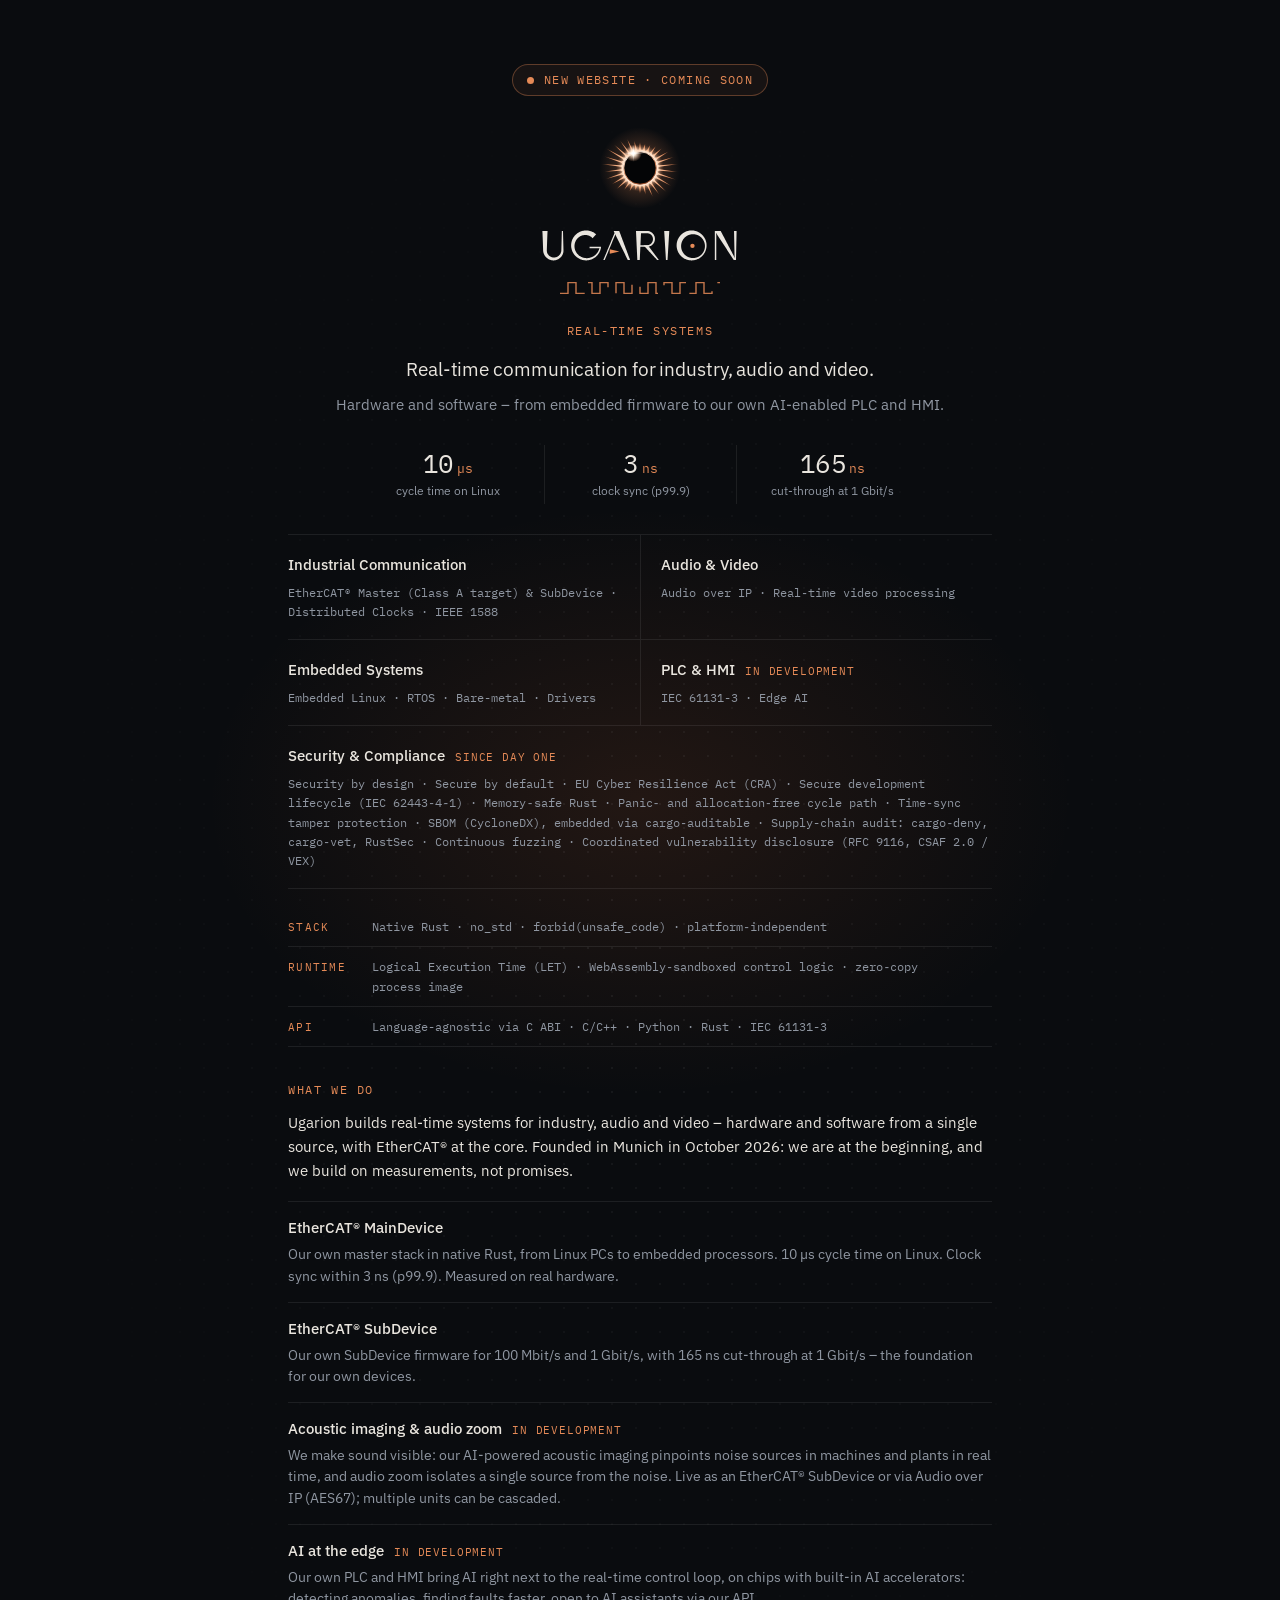
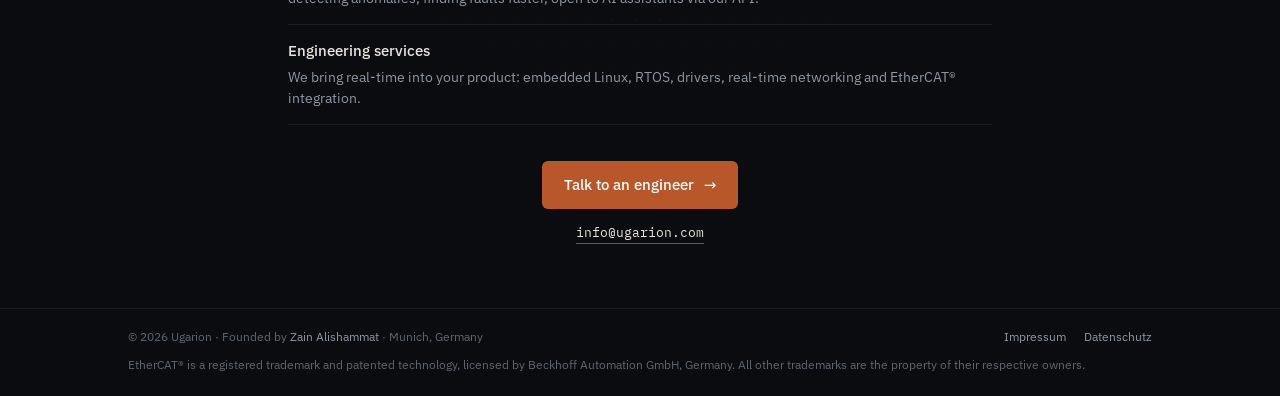
==== commit be48d778: "Founder page: Zain Alishammat, linked from the footer - New page /zain-alishammat.html (ProfilePage " ====
--- a/index.html
+++ b/index.html
@@ -15,8 +15,9 @@
 <meta property="og:image:width" content="1200">
 <meta property="og:image:height" content="630">
 <meta name="twitter:card" content="summary_large_image">
-<link rel="icon" href="/assets/mark.svg" type="image/svg+xml">
-<link rel="icon" href="/assets/favicon-32.png" type="image/png" sizes="32x32">
+<link rel="icon" href="/favicon.ico" sizes="any">
+<link rel="icon" href="/assets/favicon.svg" type="image/svg+xml">
+<link rel="icon" href="/assets/favicon-96.png" type="image/png" sizes="96x96">
 <link rel="apple-touch-icon" href="/assets/apple-touch-icon.png">
 <link rel="stylesheet" href="/assets/style.css">
 <link rel="canonical" href="https://ugarion.com/">
@@ -39,6 +40,7 @@
   "@type": "Person",
   "name": "Zain Alishammat",
   "jobTitle": "Founder",
+  "url": "https://ugarion.com/zain-alishammat.html",
   "sameAs": [
    "https://www.linkedin.com/in/zainalishammat/"
   ]
@@ -53,7 +55,7 @@
 <main class="stage">
   <div class="card wide">
     <p class="launch">New website · coming soon</p>
-    <svg class="mark" viewBox="0 0 64 64" aria-hidden="true"><defs><linearGradient id="ry1_0" gradientUnits="userSpaceOnUse" x1="32.00" y1="19.35" x2="32.00" y2="11.99"><stop offset="0" stop-color="#fff4e8"/><stop offset=".25" stop-color="#f7b88f"/><stop offset=".7" stop-color="#e58a57" stop-opacity=".85"/><stop offset="1" stop-color="#e58a57" stop-opacity="0"/></linearGradient><linearGradient id="ry1_1" gradientUnits="userSpaceOnUse" x1="34.63" y1="19.63" x2="35.99" y2="13.23"><stop offset="0" stop-color="#fff4e8"/><stop offset=".25" stop-color="#f7b88f"/><stop offset=".7" stop-color="#e58a57" stop-opacity=".85"/><stop offset="1" stop-color="#e58a57" stop-opacity="0"/></linearGradient><linearGradient id="ry1_2" gradientUnits="userSpaceOnUse" x1="37.15" y1="20.44" x2="39.94" y2="14.16"><stop offset="0" stop-color="#fff4e8"/><stop offset=".25" stop-color="#f7b88f"/><stop offset=".7" stop-color="#e58a57" stop-opacity=".85"/><stop offset="1" stop-color="#e58a57" stop-opacity="0"/></linearGradient><linearGradient id="ry1_3" gradientUnits="userSpaceOnUse" x1="39.44" y1="21.77" x2="44.30" y2="15.07"><stop offset="0" stop-color="#fff4e8"/><stop offset=".25" stop-color="#f7b88f"/><stop offset=".7" stop-color="#e58a57" stop-opacity=".85"/><stop offset="1" stop-color="#e58a57" stop-opacity="0"/></linearGradient><linearGradient id="ry1_4" gradientUnits="userSpaceOnUse" x1="41.40" y1="23.54" x2="48.85" y2="16.82"><stop offset="0" stop-color="#fff4e8"/><stop offset=".25" stop-color="#f7b88f"/><stop offset=".7" stop-color="#e58a57" stop-opacity=".85"/><stop offset="1" stop-color="#e58a57" stop-opacity="0"/></linearGradient><linearGradient id="ry1_5" gradientUnits="userSpaceOnUse" x1="42.96" y1="25.68" x2="54.14" y2="19.22"><stop offset="0" stop-color="#fff4e8"/><stop offset=".25" stop-color="#f7b88f"/><stop offset=".7" stop-color="#e58a57" stop-opacity=".85"/><stop offset="1" stop-color="#e58a57" stop-opacity="0"/></linearGradient><linearGradient id="ry1_6" gradientUnits="userSpaceOnUse" x1="44.03" y1="28.09" x2="58.23" y2="23.48"><stop offset="0" stop-color="#fff4e8"/><stop offset=".25" stop-color="#f7b88f"/><stop offset=".7" stop-color="#e58a57" stop-opacity=".85"/><stop offset="1" stop-color="#e58a57" stop-opacity="0"/></linearGradient><linearGradient id="ry1_7" gradientUnits="userSpaceOnUse" x1="44.58" y1="30.68" x2="61.43" y2="28.91"><stop offset="0" stop-color="#fff4e8"/><stop offset=".25" stop-color="#f7b88f"/><stop offset=".7" stop-color="#e58a57" stop-opacity=".85"/><stop offset="1" stop-color="#e58a57" stop-opacity="0"/></linearGradient><linearGradient id="ry1_8" gradientUnits="userSpaceOnUse" x1="44.58" y1="33.32" x2="61.27" y2="35.08"><stop offset="0" stop-color="#fff4e8"/><stop offset=".25" stop-color="#f7b88f"/><stop offset=".7" stop-color="#e58a57" stop-opacity=".85"/><stop offset="1" stop-color="#e58a57" stop-opacity="0"/></linearGradient><linearGradient id="ry1_9" gradientUnits="userSpaceOnUse" x1="44.03" y1="35.91" x2="60.06" y2="41.12"><stop offset="0" stop-color="#fff4e8"/><stop offset=".25" stop-color="#f7b88f"/><stop offset=".7" stop-color="#e58a57" stop-opacity=".85"/><stop offset="1" stop-color="#e58a57" stop-opacity="0"/></linearGradient><linearGradient id="ry1_10" gradientUnits="userSpaceOnUse" x1="42.96" y1="38.33" x2="56.16" y2="45.95"><stop offset="0" stop-color="#fff4e8"/><stop offset=".25" stop-color="#f7b88f"/><stop offset=".7" stop-color="#e58a57" stop-opacity=".85"/><stop offset="1" stop-color="#e58a57" stop-opacity="0"/></linearGradient><linearGradient id="ry1_11" gradientUnits="userSpaceOnUse" x1="41.40" y1="40.46" x2="52.49" y2="50.45"><stop offset="0" stop-color="#fff4e8"/><stop offset=".25" stop-color="#f7b88f"/><stop offset=".7" stop-color="#e58a57" stop-opacity=".85"/><stop offset="1" stop-color="#e58a57" stop-opacity="0"/></linearGradient><linearGradient id="ry1_12" gradientUnits="userSpaceOnUse" x1="39.44" y1="42.23" x2="46.93" y2="52.55"><stop offset="0" stop-color="#fff4e8"/><stop offset=".25" stop-color="#f7b88f"/><stop offset=".7" stop-color="#e58a57" stop-opacity=".85"/><stop offset="1" stop-color="#e58a57" stop-opacity="0"/></linearGradient><linearGradient id="ry1_13" gradientUnits="userSpaceOnUse" x1="37.15" y1="43.56" x2="41.91" y2="54.26"><stop offset="0" stop-color="#fff4e8"/><stop offset=".25" stop-color="#f7b88f"/><stop offset=".7" stop-color="#e58a57" stop-opacity=".85"/><stop offset="1" stop-color="#e58a57" stop-opacity="0"/></linearGradient><linearGradient id="ry1_14" gradientUnits="userSpaceOnUse" x1="34.63" y1="44.37" x2="36.37" y2="52.57"><stop offset="0" stop-color="#fff4e8"/><stop offset=".25" stop-color="#f7b88f"/><stop offset=".7" stop-color="#e58a57" stop-opacity=".85"/><stop offset="1" stop-color="#e58a57" stop-opacity="0"/></linearGradient><linearGradient id="ry1_15" gradientUnits="userSpaceOnUse" x1="32.00" y1="44.65" x2="32.00" y2="51.77"><stop offset="0" stop-color="#fff4e8"/><stop offset=".25" stop-color="#f7b88f"/><stop offset=".7" stop-color="#e58a57" stop-opacity=".85"/><stop offset="1" stop-color="#e58a57" stop-opacity="0"/></linearGradient><linearGradient id="ry1_16" gradientUnits="userSpaceOnUse" x1="29.37" y1="44.37" x2="28.35" y2="49.16"><stop offset="0" stop-color="#fff4e8"/><stop offset=".25" stop-color="#f7b88f"/><stop offset=".7" stop-color="#e58a57" stop-opacity=".85"/><stop offset="1" stop-color="#e58a57" stop-opacity="0"/></linearGradient><linearGradient id="ry1_17" gradientUnits="userSpaceOnUse" x1="26.85" y1="43.56" x2="23.94" y2="50.10"><stop offset="0" stop-color="#fff4e8"/><stop offset=".25" stop-color="#f7b88f"/><stop offset=".7" stop-color="#e58a57" stop-opacity=".85"/><stop offset="1" stop-color="#e58a57" stop-opacity="0"/></linearGradient><linearGradient id="ry1_18" gradientUnits="userSpaceOnUse" x1="24.56" y1="42.23" x2="19.71" y2="48.91"><stop offset="0" stop-color="#fff4e8"/><stop offset=".25" stop-color="#f7b88f"/><stop offset=".7" stop-color="#e58a57" stop-opacity=".85"/><stop offset="1" stop-color="#e58a57" stop-opacity="0"/></linearGradient><linearGradient id="ry1_19" gradientUnits="userSpaceOnUse" x1="22.60" y1="40.46" x2="13.77" y2="48.42"><stop offset="0" stop-color="#fff4e8"/><stop offset=".25" stop-color="#f7b88f"/><stop offset=".7" stop-color="#e58a57" stop-opacity=".85"/><stop offset="1" stop-color="#e58a57" stop-opacity="0"/></linearGradient><linearGradient id="ry1_20" gradientUnits="userSpaceOnUse" x1="21.04" y1="38.33" x2="10.19" y2="44.59"><stop offset="0" stop-color="#fff4e8"/><stop offset=".25" stop-color="#f7b88f"/><stop offset=".7" stop-color="#e58a57" stop-opacity=".85"/><stop offset="1" stop-color="#e58a57" stop-opacity="0"/></linearGradient><linearGradient id="ry1_21" gradientUnits="userSpaceOnUse" x1="19.97" y1="35.91" x2="5.50" y2="40.61"><stop offset="0" stop-color="#fff4e8"/><stop offset=".25" stop-color="#f7b88f"/><stop offset=".7" stop-color="#e58a57" stop-opacity=".85"/><stop offset="1" stop-color="#e58a57" stop-opacity="0"/></linearGradient><linearGradient id="ry1_22" gradientUnits="userSpaceOnUse" x1="19.42" y1="33.32" x2="4.60" y2="34.88"><stop offset="0" stop-color="#fff4e8"/><stop offset=".25" stop-color="#f7b88f"/><stop offset=".7" stop-color="#e58a57" stop-opacity=".85"/><stop offset="1" stop-color="#e58a57" stop-opacity="0"/></linearGradient><linearGradient id="ry1_23" gradientUnits="userSpaceOnUse" x1="19.42" y1="30.68" x2="2.27" y2="28.88"><stop offset="0" stop-color="#fff4e8"/><stop offset=".25" stop-color="#f7b88f"/><stop offset=".7" stop-color="#e58a57" stop-opacity=".85"/><stop offset="1" stop-color="#e58a57" stop-opacity="0"/></linearGradient><linearGradient id="ry1_24" gradientUnits="userSpaceOnUse" x1="19.97" y1="28.09" x2="4.45" y2="23.05"><stop offset="0" stop-color="#fff4e8"/><stop offset=".25" stop-color="#f7b88f"/><stop offset=".7" stop-color="#e58a57" stop-opacity=".85"/><stop offset="1" stop-color="#e58a57" stop-opacity="0"/></linearGradient><linearGradient id="ry1_25" gradientUnits="userSpaceOnUse" x1="21.04" y1="25.67" x2="5.93" y2="16.95"><stop offset="0" stop-color="#fff4e8"/><stop offset=".25" stop-color="#f7b88f"/><stop offset=".7" stop-color="#e58a57" stop-opacity=".85"/><stop offset="1" stop-color="#e58a57" stop-opacity="0"/></linearGradient><linearGradient id="ry1_26" gradientUnits="userSpaceOnUse" x1="22.60" y1="23.54" x2="11.91" y2="13.91"><stop offset="0" stop-color="#fff4e8"/><stop offset=".25" stop-color="#f7b88f"/><stop offset=".7" stop-color="#e58a57" stop-opacity=".85"/><stop offset="1" stop-color="#e58a57" stop-opacity="0"/></linearGradient><linearGradient id="ry1_27" gradientUnits="userSpaceOnUse" x1="24.56" y1="21.77" x2="16.61" y2="10.82"><stop offset="0" stop-color="#fff4e8"/><stop offset=".25" stop-color="#f7b88f"/><stop offset=".7" stop-color="#e58a57" stop-opacity=".85"/><stop offset="1" stop-color="#e58a57" stop-opacity="0"/></linearGradient><linearGradient id="ry1_28" gradientUnits="userSpaceOnUse" x1="26.85" y1="20.44" x2="22.03" y2="9.60"><stop offset="0" stop-color="#fff4e8"/><stop offset=".25" stop-color="#f7b88f"/><stop offset=".7" stop-color="#e58a57" stop-opacity=".85"/><stop offset="1" stop-color="#e58a57" stop-opacity="0"/></linearGradient><linearGradient id="ry1_29" gradientUnits="userSpaceOnUse" x1="29.37" y1="19.63" x2="27.50" y2="10.84"><stop offset="0" stop-color="#fff4e8"/><stop offset=".25" stop-color="#f7b88f"/><stop offset=".7" stop-color="#e58a57" stop-opacity=".85"/><stop offset="1" stop-color="#e58a57" stop-opacity="0"/></linearGradient><radialGradient id="ha1" cx="32" cy="32" r="31" gradientUnits="userSpaceOnUse"><stop offset=".40" stop-color="#ffd2b0" stop-opacity=".5"/><stop offset=".52" stop-color="#e58a57" stop-opacity=".2"/><stop offset="1" stop-color="#e58a57" stop-opacity="0"/></radialGradient><linearGradient id="rim1" gradientUnits="userSpaceOnUse" x1="26.96" y1="20.67" x2="37.04" y2="43.33"><stop offset="0" stop-color="#fff4e8"/><stop offset=".5" stop-color="#f19a68"/><stop offset="1" stop-color="#a64d25"/></linearGradient><radialGradient id="gl1"><stop offset="0" stop-color="#ffffff"/><stop offset=".3" stop-color="#fff1e0" stop-opacity=".95"/><stop offset="1" stop-color="#ffb489" stop-opacity="0"/></radialGradient><radialGradient id="st1" cx="26.96" cy="20.67" r="10" gradientUnits="userSpaceOnUse"><stop offset="0" stop-color="#ffffff" stop-opacity=".95"/><stop offset="1" stop-color="#ffffff" stop-opacity="0"/></radialGradient><radialGradient id="ic1" cx="32" cy="32" r="18.0" gradientUnits="userSpaceOnUse"><stop offset="0.689" stop-color="#fff4e8" stop-opacity=".95"/><stop offset="0.778" stop-color="#ffd2b0" stop-opacity=".45"/><stop offset="1" stop-color="#e58a57" stop-opacity="0"/></radialGradient></defs><circle cx="32" cy="32" r="31" fill="url(#ha1)"/><g><polygon points="30.15,19.35 31.37,17.06 32.00,11.99 32.63,17.06 33.85,19.35" fill="url(#ry1_0)"/><polygon points="32.82,19.24 34.49,17.25 35.99,13.23 35.72,17.51 36.44,20.01" fill="url(#ry1_1)"/><polygon points="35.46,19.69 37.50,18.09 39.94,14.16 38.65,18.60 38.84,21.20" fill="url(#ry1_2)"/><polygon points="37.94,20.68 40.27,19.54 44.30,15.07 41.29,20.28 40.93,22.85" fill="url(#ry1_3)"/><polygon points="40.16,22.16 42.68,21.53 48.85,16.82 43.53,22.47 42.64,24.91" fill="url(#ry1_4)"/><polygon points="42.03,24.07 44.63,23.98 54.14,19.22 45.26,25.07 43.88,27.28" fill="url(#ry1_5)"/><polygon points="43.46,26.33 46.02,26.78 58.23,23.48 46.41,27.98 44.60,29.85" fill="url(#ry1_6)"/><polygon points="44.39,28.84 46.80,29.81 61.43,28.91 46.93,31.06 44.77,32.52" fill="url(#ry1_7)"/><polygon points="44.77,31.48 46.93,32.94 61.27,35.08 46.80,34.19 44.39,35.16" fill="url(#ry1_8)"/><polygon points="44.60,34.15 46.41,36.02 60.06,41.12 46.02,37.22 43.46,37.67" fill="url(#ry1_9)"/><polygon points="43.88,36.72 45.26,38.93 56.16,45.95 44.63,40.02 42.03,39.93" fill="url(#ry1_10)"/><polygon points="42.64,39.09 43.53,41.53 52.49,50.45 42.68,42.47 40.16,41.84" fill="url(#ry1_11)"/><polygon points="40.93,41.15 41.29,43.72 46.93,52.55 40.27,44.46 37.94,43.32" fill="url(#ry1_12)"/><polygon points="38.84,42.80 38.65,45.40 41.91,54.26 37.50,45.91 35.46,44.31" fill="url(#ry1_13)"/><polygon points="36.44,43.99 35.72,46.49 36.37,52.57 34.49,46.75 32.82,44.76" fill="url(#ry1_14)"/><polygon points="33.85,44.65 32.63,46.94 32.00,51.77 31.37,46.94 30.15,44.65" fill="url(#ry1_15)"/><polygon points="31.18,44.76 29.51,46.75 28.35,49.16 28.28,46.49 27.56,43.99" fill="url(#ry1_16)"/><polygon points="28.54,44.31 26.50,45.91 23.94,50.10 25.35,45.40 25.16,42.80" fill="url(#ry1_17)"/><polygon points="26.06,43.32 23.73,44.46 19.71,48.91 22.71,43.72 23.07,41.15" fill="url(#ry1_18)"/><polygon points="23.84,41.84 21.32,42.47 13.77,48.42 20.47,41.53 21.36,39.09" fill="url(#ry1_19)"/><polygon points="21.97,39.93 19.37,40.02 10.19,44.59 18.74,38.93 20.12,36.72" fill="url(#ry1_20)"/><polygon points="20.54,37.67 17.98,37.22 5.50,40.61 17.59,36.02 19.40,34.15" fill="url(#ry1_21)"/><polygon points="19.61,35.16 17.20,34.19 4.60,34.88 17.07,32.94 19.23,31.48" fill="url(#ry1_22)"/><polygon points="19.23,32.52 17.07,31.06 2.27,28.88 17.20,29.81 19.61,28.84" fill="url(#ry1_23)"/><polygon points="19.40,29.85 17.59,27.98 4.45,23.05 17.98,26.78 20.54,26.33" fill="url(#ry1_24)"/><polygon points="20.12,27.28 18.74,25.07 5.93,16.95 19.37,23.98 21.97,24.07" fill="url(#ry1_25)"/><polygon points="21.36,24.91 20.47,22.47 11.91,13.91 21.32,21.53 23.84,22.16" fill="url(#ry1_26)"/><polygon points="23.07,22.85 22.71,20.28 16.61,10.82 23.73,19.54 26.06,20.68" fill="url(#ry1_27)"/><polygon points="25.16,21.20 25.35,18.60 22.03,9.60 26.50,18.09 28.54,19.69" fill="url(#ry1_28)"/><polygon points="27.56,20.01 28.28,17.51 27.50,10.84 29.51,17.25 31.18,19.24" fill="url(#ry1_29)"/></g><circle cx="32" cy="32" r="18.0" fill="url(#ic1)"/><g><circle cx="32" cy="32" r="12.4" fill="#040506"/><circle cx="32" cy="32" r="12.4" fill="none" stroke="url(#rim1)" stroke-width=".7"/></g><g style="transform-origin:26.96px 20.67px"><circle cx="26.96" cy="20.67" r="6.5" fill="url(#gl1)"/><polygon points="26.96,21.12 36.96,20.67 26.96,20.22" fill="url(#st1)"/><polygon points="26.96,20.22 16.96,20.67 26.96,21.12" fill="url(#st1)"/><polygon points="26.51,20.67 26.96,27.17 27.41,20.67" fill="url(#st1)"/><polygon points="27.41,20.67 26.96,14.17 26.51,20.67" fill="url(#st1)"/><circle cx="26.96" cy="20.67" r="1.25" fill="#ffffff"/></g></svg>
+    <svg class="mark" viewBox="0 0 64 64" aria-hidden="true"><defs><linearGradient id="ry0_0" gradientUnits="userSpaceOnUse" x1="32.00" y1="19.35" x2="32.00" y2="11.99"><stop offset="0" stop-color="#fff4e8"/><stop offset=".25" stop-color="#f7b88f"/><stop offset=".7" stop-color="#e58a57" stop-opacity=".85"/><stop offset="1" stop-color="#e58a57" stop-opacity="0"/></linearGradient><linearGradient id="ry0_1" gradientUnits="userSpaceOnUse" x1="34.63" y1="19.63" x2="35.99" y2="13.23"><stop offset="0" stop-color="#fff4e8"/><stop offset=".25" stop-color="#f7b88f"/><stop offset=".7" stop-color="#e58a57" stop-opacity=".85"/><stop offset="1" stop-color="#e58a57" stop-opacity="0"/></linearGradient><linearGradient id="ry0_2" gradientUnits="userSpaceOnUse" x1="37.15" y1="20.44" x2="39.94" y2="14.16"><stop offset="0" stop-color="#fff4e8"/><stop offset=".25" stop-color="#f7b88f"/><stop offset=".7" stop-color="#e58a57" stop-opacity=".85"/><stop offset="1" stop-color="#e58a57" stop-opacity="0"/></linearGradient><linearGradient id="ry0_3" gradientUnits="userSpaceOnUse" x1="39.44" y1="21.77" x2="44.30" y2="15.07"><stop offset="0" stop-color="#fff4e8"/><stop offset=".25" stop-color="#f7b88f"/><stop offset=".7" stop-color="#e58a57" stop-opacity=".85"/><stop offset="1" stop-color="#e58a57" stop-opacity="0"/></linearGradient><linearGradient id="ry0_4" gradientUnits="userSpaceOnUse" x1="41.40" y1="23.54" x2="48.85" y2="16.82"><stop offset="0" stop-color="#fff4e8"/><stop offset=".25" stop-color="#f7b88f"/><stop offset=".7" stop-color="#e58a57" stop-opacity=".85"/><stop offset="1" stop-color="#e58a57" stop-opacity="0"/></linearGradient><linearGradient id="ry0_5" gradientUnits="userSpaceOnUse" x1="42.96" y1="25.68" x2="54.14" y2="19.22"><stop offset="0" stop-color="#fff4e8"/><stop offset=".25" stop-color="#f7b88f"/><stop offset=".7" stop-color="#e58a57" stop-opacity=".85"/><stop offset="1" stop-color="#e58a57" stop-opacity="0"/></linearGradient><linearGradient id="ry0_6" gradientUnits="userSpaceOnUse" x1="44.03" y1="28.09" x2="58.23" y2="23.48"><stop offset="0" stop-color="#fff4e8"/><stop offset=".25" stop-color="#f7b88f"/><stop offset=".7" stop-color="#e58a57" stop-opacity=".85"/><stop offset="1" stop-color="#e58a57" stop-opacity="0"/></linearGradient><linearGradient id="ry0_7" gradientUnits="userSpaceOnUse" x1="44.58" y1="30.68" x2="61.43" y2="28.91"><stop offset="0" stop-color="#fff4e8"/><stop offset=".25" stop-color="#f7b88f"/><stop offset=".7" stop-color="#e58a57" stop-opacity=".85"/><stop offset="1" stop-color="#e58a57" stop-opacity="0"/></linearGradient><linearGradient id="ry0_8" gradientUnits="userSpaceOnUse" x1="44.58" y1="33.32" x2="61.27" y2="35.08"><stop offset="0" stop-color="#fff4e8"/><stop offset=".25" stop-color="#f7b88f"/><stop offset=".7" stop-color="#e58a57" stop-opacity=".85"/><stop offset="1" stop-color="#e58a57" stop-opacity="0"/></linearGradient><linearGradient id="ry0_9" gradientUnits="userSpaceOnUse" x1="44.03" y1="35.91" x2="60.06" y2="41.12"><stop offset="0" stop-color="#fff4e8"/><stop offset=".25" stop-color="#f7b88f"/><stop offset=".7" stop-color="#e58a57" stop-opacity=".85"/><stop offset="1" stop-color="#e58a57" stop-opacity="0"/></linearGradient><linearGradient id="ry0_10" gradientUnits="userSpaceOnUse" x1="42.96" y1="38.33" x2="56.16" y2="45.95"><stop offset="0" stop-color="#fff4e8"/><stop offset=".25" stop-color="#f7b88f"/><stop offset=".7" stop-color="#e58a57" stop-opacity=".85"/><stop offset="1" stop-color="#e58a57" stop-opacity="0"/></linearGradient><linearGradient id="ry0_11" gradientUnits="userSpaceOnUse" x1="41.40" y1="40.46" x2="52.49" y2="50.45"><stop offset="0" stop-color="#fff4e8"/><stop offset=".25" stop-color="#f7b88f"/><stop offset=".7" stop-color="#e58a57" stop-opacity=".85"/><stop offset="1" stop-color="#e58a57" stop-opacity="0"/></linearGradient><linearGradient id="ry0_12" gradientUnits="userSpaceOnUse" x1="39.44" y1="42.23" x2="46.93" y2="52.55"><stop offset="0" stop-color="#fff4e8"/><stop offset=".25" stop-color="#f7b88f"/><stop offset=".7" stop-color="#e58a57" stop-opacity=".85"/><stop offset="1" stop-color="#e58a57" stop-opacity="0"/></linearGradient><linearGradient id="ry0_13" gradientUnits="userSpaceOnUse" x1="37.15" y1="43.56" x2="41.91" y2="54.26"><stop offset="0" stop-color="#fff4e8"/><stop offset=".25" stop-color="#f7b88f"/><stop offset=".7" stop-color="#e58a57" stop-opacity=".85"/><stop offset="1" stop-color="#e58a57" stop-opacity="0"/></linearGradient><linearGradient id="ry0_14" gradientUnits="userSpaceOnUse" x1="34.63" y1="44.37" x2="36.37" y2="52.57"><stop offset="0" stop-color="#fff4e8"/><stop offset=".25" stop-color="#f7b88f"/><stop offset=".7" stop-color="#e58a57" stop-opacity=".85"/><stop offset="1" stop-color="#e58a57" stop-opacity="0"/></linearGradient><linearGradient id="ry0_15" gradientUnits="userSpaceOnUse" x1="32.00" y1="44.65" x2="32.00" y2="51.77"><stop offset="0" stop-color="#fff4e8"/><stop offset=".25" stop-color="#f7b88f"/><stop offset=".7" stop-color="#e58a57" stop-opacity=".85"/><stop offset="1" stop-color="#e58a57" stop-opacity="0"/></linearGradient><linearGradient id="ry0_16" gradientUnits="userSpaceOnUse" x1="29.37" y1="44.37" x2="28.35" y2="49.16"><stop offset="0" stop-color="#fff4e8"/><stop offset=".25" stop-color="#f7b88f"/><stop offset=".7" stop-color="#e58a57" stop-opacity=".85"/><stop offset="1" stop-color="#e58a57" stop-opacity="0"/></linearGradient><linearGradient id="ry0_17" gradientUnits="userSpaceOnUse" x1="26.85" y1="43.56" x2="23.94" y2="50.10"><stop offset="0" stop-color="#fff4e8"/><stop offset=".25" stop-color="#f7b88f"/><stop offset=".7" stop-color="#e58a57" stop-opacity=".85"/><stop offset="1" stop-color="#e58a57" stop-opacity="0"/></linearGradient><linearGradient id="ry0_18" gradientUnits="userSpaceOnUse" x1="24.56" y1="42.23" x2="19.71" y2="48.91"><stop offset="0" stop-color="#fff4e8"/><stop offset=".25" stop-color="#f7b88f"/><stop offset=".7" stop-color="#e58a57" stop-opacity=".85"/><stop offset="1" stop-color="#e58a57" stop-opacity="0"/></linearGradient><linearGradient id="ry0_19" gradientUnits="userSpaceOnUse" x1="22.60" y1="40.46" x2="13.77" y2="48.42"><stop offset="0" stop-color="#fff4e8"/><stop offset=".25" stop-color="#f7b88f"/><stop offset=".7" stop-color="#e58a57" stop-opacity=".85"/><stop offset="1" stop-color="#e58a57" stop-opacity="0"/></linearGradient><linearGradient id="ry0_20" gradientUnits="userSpaceOnUse" x1="21.04" y1="38.33" x2="10.19" y2="44.59"><stop offset="0" stop-color="#fff4e8"/><stop offset=".25" stop-color="#f7b88f"/><stop offset=".7" stop-color="#e58a57" stop-opacity=".85"/><stop offset="1" stop-color="#e58a57" stop-opacity="0"/></linearGradient><linearGradient id="ry0_21" gradientUnits="userSpaceOnUse" x1="19.97" y1="35.91" x2="5.50" y2="40.61"><stop offset="0" stop-color="#fff4e8"/><stop offset=".25" stop-color="#f7b88f"/><stop offset=".7" stop-color="#e58a57" stop-opacity=".85"/><stop offset="1" stop-color="#e58a57" stop-opacity="0"/></linearGradient><linearGradient id="ry0_22" gradientUnits="userSpaceOnUse" x1="19.42" y1="33.32" x2="4.60" y2="34.88"><stop offset="0" stop-color="#fff4e8"/><stop offset=".25" stop-color="#f7b88f"/><stop offset=".7" stop-color="#e58a57" stop-opacity=".85"/><stop offset="1" stop-color="#e58a57" stop-opacity="0"/></linearGradient><linearGradient id="ry0_23" gradientUnits="userSpaceOnUse" x1="19.42" y1="30.68" x2="2.27" y2="28.88"><stop offset="0" stop-color="#fff4e8"/><stop offset=".25" stop-color="#f7b88f"/><stop offset=".7" stop-color="#e58a57" stop-opacity=".85"/><stop offset="1" stop-color="#e58a57" stop-opacity="0"/></linearGradient><linearGradient id="ry0_24" gradientUnits="userSpaceOnUse" x1="19.97" y1="28.09" x2="4.45" y2="23.05"><stop offset="0" stop-color="#fff4e8"/><stop offset=".25" stop-color="#f7b88f"/><stop offset=".7" stop-color="#e58a57" stop-opacity=".85"/><stop offset="1" stop-color="#e58a57" stop-opacity="0"/></linearGradient><linearGradient id="ry0_25" gradientUnits="userSpaceOnUse" x1="21.04" y1="25.67" x2="5.93" y2="16.95"><stop offset="0" stop-color="#fff4e8"/><stop offset=".25" stop-color="#f7b88f"/><stop offset=".7" stop-color="#e58a57" stop-opacity=".85"/><stop offset="1" stop-color="#e58a57" stop-opacity="0"/></linearGradient><linearGradient id="ry0_26" gradientUnits="userSpaceOnUse" x1="22.60" y1="23.54" x2="11.91" y2="13.91"><stop offset="0" stop-color="#fff4e8"/><stop offset=".25" stop-color="#f7b88f"/><stop offset=".7" stop-color="#e58a57" stop-opacity=".85"/><stop offset="1" stop-color="#e58a57" stop-opacity="0"/></linearGradient><linearGradient id="ry0_27" gradientUnits="userSpaceOnUse" x1="24.56" y1="21.77" x2="16.61" y2="10.82"><stop offset="0" stop-color="#fff4e8"/><stop offset=".25" stop-color="#f7b88f"/><stop offset=".7" stop-color="#e58a57" stop-opacity=".85"/><stop offset="1" stop-color="#e58a57" stop-opacity="0"/></linearGradient><linearGradient id="ry0_28" gradientUnits="userSpaceOnUse" x1="26.85" y1="20.44" x2="22.03" y2="9.60"><stop offset="0" stop-color="#fff4e8"/><stop offset=".25" stop-color="#f7b88f"/><stop offset=".7" stop-color="#e58a57" stop-opacity=".85"/><stop offset="1" stop-color="#e58a57" stop-opacity="0"/></linearGradient><linearGradient id="ry0_29" gradientUnits="userSpaceOnUse" x1="29.37" y1="19.63" x2="27.50" y2="10.84"><stop offset="0" stop-color="#fff4e8"/><stop offset=".25" stop-color="#f7b88f"/><stop offset=".7" stop-color="#e58a57" stop-opacity=".85"/><stop offset="1" stop-color="#e58a57" stop-opacity="0"/></linearGradient><radialGradient id="ha0" cx="32" cy="32" r="31" gradientUnits="userSpaceOnUse"><stop offset=".40" stop-color="#ffd2b0" stop-opacity=".5"/><stop offset=".52" stop-color="#e58a57" stop-opacity=".2"/><stop offset="1" stop-color="#e58a57" stop-opacity="0"/></radialGradient><linearGradient id="rim0" gradientUnits="userSpaceOnUse" x1="26.96" y1="20.67" x2="37.04" y2="43.33"><stop offset="0" stop-color="#fff4e8"/><stop offset=".5" stop-color="#f19a68"/><stop offset="1" stop-color="#a64d25"/></linearGradient><radialGradient id="gl0"><stop offset="0" stop-color="#ffffff"/><stop offset=".3" stop-color="#fff1e0" stop-opacity=".95"/><stop offset="1" stop-color="#ffb489" stop-opacity="0"/></radialGradient><radialGradient id="st0" cx="26.96" cy="20.67" r="10" gradientUnits="userSpaceOnUse"><stop offset="0" stop-color="#ffffff" stop-opacity=".95"/><stop offset="1" stop-color="#ffffff" stop-opacity="0"/></radialGradient><radialGradient id="ic0" cx="32" cy="32" r="18.0" gradientUnits="userSpaceOnUse"><stop offset="0.689" stop-color="#fff4e8" stop-opacity=".95"/><stop offset="0.778" stop-color="#ffd2b0" stop-opacity=".45"/><stop offset="1" stop-color="#e58a57" stop-opacity="0"/></radialGradient></defs><circle cx="32" cy="32" r="31" fill="url(#ha0)"/><g><polygon points="30.15,19.35 31.37,17.06 32.00,11.99 32.63,17.06 33.85,19.35" fill="url(#ry0_0)"/><polygon points="32.82,19.24 34.49,17.25 35.99,13.23 35.72,17.51 36.44,20.01" fill="url(#ry0_1)"/><polygon points="35.46,19.69 37.50,18.09 39.94,14.16 38.65,18.60 38.84,21.20" fill="url(#ry0_2)"/><polygon points="37.94,20.68 40.27,19.54 44.30,15.07 41.29,20.28 40.93,22.85" fill="url(#ry0_3)"/><polygon points="40.16,22.16 42.68,21.53 48.85,16.82 43.53,22.47 42.64,24.91" fill="url(#ry0_4)"/><polygon points="42.03,24.07 44.63,23.98 54.14,19.22 45.26,25.07 43.88,27.28" fill="url(#ry0_5)"/><polygon points="43.46,26.33 46.02,26.78 58.23,23.48 46.41,27.98 44.60,29.85" fill="url(#ry0_6)"/><polygon points="44.39,28.84 46.80,29.81 61.43,28.91 46.93,31.06 44.77,32.52" fill="url(#ry0_7)"/><polygon points="44.77,31.48 46.93,32.94 61.27,35.08 46.80,34.19 44.39,35.16" fill="url(#ry0_8)"/><polygon points="44.60,34.15 46.41,36.02 60.06,41.12 46.02,37.22 43.46,37.67" fill="url(#ry0_9)"/><polygon points="43.88,36.72 45.26,38.93 56.16,45.95 44.63,40.02 42.03,39.93" fill="url(#ry0_10)"/><polygon points="42.64,39.09 43.53,41.53 52.49,50.45 42.68,42.47 40.16,41.84" fill="url(#ry0_11)"/><polygon points="40.93,41.15 41.29,43.72 46.93,52.55 40.27,44.46 37.94,43.32" fill="url(#ry0_12)"/><polygon points="38.84,42.80 38.65,45.40 41.91,54.26 37.50,45.91 35.46,44.31" fill="url(#ry0_13)"/><polygon points="36.44,43.99 35.72,46.49 36.37,52.57 34.49,46.75 32.82,44.76" fill="url(#ry0_14)"/><polygon points="33.85,44.65 32.63,46.94 32.00,51.77 31.37,46.94 30.15,44.65" fill="url(#ry0_15)"/><polygon points="31.18,44.76 29.51,46.75 28.35,49.16 28.28,46.49 27.56,43.99" fill="url(#ry0_16)"/><polygon points="28.54,44.31 26.50,45.91 23.94,50.10 25.35,45.40 25.16,42.80" fill="url(#ry0_17)"/><polygon points="26.06,43.32 23.73,44.46 19.71,48.91 22.71,43.72 23.07,41.15" fill="url(#ry0_18)"/><polygon points="23.84,41.84 21.32,42.47 13.77,48.42 20.47,41.53 21.36,39.09" fill="url(#ry0_19)"/><polygon points="21.97,39.93 19.37,40.02 10.19,44.59 18.74,38.93 20.12,36.72" fill="url(#ry0_20)"/><polygon points="20.54,37.67 17.98,37.22 5.50,40.61 17.59,36.02 19.40,34.15" fill="url(#ry0_21)"/><polygon points="19.61,35.16 17.20,34.19 4.60,34.88 17.07,32.94 19.23,31.48" fill="url(#ry0_22)"/><polygon points="19.23,32.52 17.07,31.06 2.27,28.88 17.20,29.81 19.61,28.84" fill="url(#ry0_23)"/><polygon points="19.40,29.85 17.59,27.98 4.45,23.05 17.98,26.78 20.54,26.33" fill="url(#ry0_24)"/><polygon points="20.12,27.28 18.74,25.07 5.93,16.95 19.37,23.98 21.97,24.07" fill="url(#ry0_25)"/><polygon points="21.36,24.91 20.47,22.47 11.91,13.91 21.32,21.53 23.84,22.16" fill="url(#ry0_26)"/><polygon points="23.07,22.85 22.71,20.28 16.61,10.82 23.73,19.54 26.06,20.68" fill="url(#ry0_27)"/><polygon points="25.16,21.20 25.35,18.60 22.03,9.60 26.50,18.09 28.54,19.69" fill="url(#ry0_28)"/><polygon points="27.56,20.01 28.28,17.51 27.50,10.84 29.51,17.25 31.18,19.24" fill="url(#ry0_29)"/></g><circle cx="32" cy="32" r="18.0" fill="url(#ic0)"/><g><circle cx="32" cy="32" r="12.4" fill="#040506"/><circle cx="32" cy="32" r="12.4" fill="none" stroke="url(#rim0)" stroke-width=".7"/></g><g style="transform-origin:26.96px 20.67px"><circle cx="26.96" cy="20.67" r="6.5" fill="url(#gl0)"/><polygon points="26.96,21.12 36.96,20.67 26.96,20.22" fill="url(#st0)"/><polygon points="26.96,20.22 16.96,20.67 26.96,21.12" fill="url(#st0)"/><polygon points="26.51,20.67 26.96,27.17 27.41,20.67" fill="url(#st0)"/><polygon points="27.41,20.67 26.96,14.17 26.51,20.67" fill="url(#st0)"/><circle cx="26.96" cy="20.67" r="1.25" fill="#ffffff"/></g></svg>
     <h1 class="word"><svg viewBox="-8 -10 688 122" class="wm" role="img" aria-label="UGARION"><defs><clipPath id="ug-cap"><rect x="-20" y="0" width="712" height="100"/></clipPath></defs><g fill="#e9e5de" clip-path="url(#ug-cap)"><path transform="translate(209.00 0)" d="M36.03 -0.45 L37.75 3.08 L39.46 6.61 L41.18 10.14 L42.89 13.66 L44.61 17.19 L46.32 20.72 L48.04 24.25 L49.75 27.77 L51.47 31.30 L53.18 34.83 L54.90 38.36 L56.61 41.88 L58.33 45.41 L60.04 48.94 L61.76 52.47 L63.47 55.99 L65.19 59.52 L66.90 63.05 L68.62 66.58 L70.33 70.11 L72.05 73.63 L73.76 77.16 L75.48 80.69 L77.19 84.22 L78.91 87.74 L80.62 91.27 L82.34 94.80 L84.05 98.33 L85.77 101.85 L87.48 105.38 L93.92 102.62 L92.54 98.95 L91.16 95.27 L89.78 91.60 L88.40 87.93 L87.02 84.26 L85.65 80.58 L84.27 76.91 L82.89 73.24 L81.51 69.57 L80.13 65.89 L78.76 62.22 L77.38 58.55 L76.00 54.88 L74.62 51.21 L73.24 47.53 L71.86 43.86 L70.49 40.19 L69.11 36.52 L67.73 32.84 L66.35 29.17 L64.97 25.50 L63.59 21.83 L62.22 18.15 L60.84 14.48 L59.46 10.81 L58.08 7.14 L56.70 3.46 L55.33 -0.21 L53.95 -3.88 L52.57 -7.55 Z"/><path transform="translate(209.00 0)" d="M43.62 -2.86 L41.42 2.44 L39.21 7.74 L37.01 13.04 L34.80 18.34 L32.60 23.64 L30.39 28.94 L28.19 34.24 L25.98 39.54 L23.78 44.84 L21.57 50.14 L19.37 55.44 L17.16 60.74 L14.96 66.04 L12.75 71.34 L10.55 76.64 L8.34 81.94 L6.14 87.24 L3.93 92.54 L1.73 97.84 L-0.48 103.14 L3.68 104.86 L5.88 99.56 L8.09 94.26 L10.29 88.96 L12.50 83.66 L14.70 78.36 L16.91 73.06 L19.11 67.76 L21.32 62.46 L23.52 57.16 L25.73 51.86 L27.93 46.56 L30.14 41.26 L32.34 35.96 L34.55 30.66 L36.75 25.36 L38.96 20.06 L41.16 14.76 L43.37 9.46 L45.57 4.16 L47.78 -1.14 Z"/><path transform="translate(322.00 0)" d="M0.00 -4.00 L0.17 -0.40 L0.33 3.20 L0.50 6.80 L0.67 10.40 L0.83 14.00 L1.00 17.60 L1.17 21.20 L1.33 24.80 L1.50 28.40 L1.67 32.00 L1.83 35.60 L2.00 39.20 L2.17 42.80 L2.33 46.40 L2.50 50.00 L2.67 53.60 L2.83 57.20 L3.00 60.80 L3.17 64.40 L3.33 68.00 L3.50 71.60 L3.67 75.20 L3.83 78.80 L4.00 82.40 L4.17 86.00 L4.33 89.60 L4.50 93.20 L4.67 96.80 L4.83 100.40 L5.00 104.00 L13.00 104.00 L13.17 100.40 L13.33 96.80 L13.50 93.20 L13.67 89.60 L13.83 86.00 L14.00 82.40 L14.17 78.80 L14.33 75.20 L14.50 71.60 L14.67 68.00 L14.83 64.40 L15.00 60.80 L15.17 57.20 L15.33 53.60 L15.50 50.00 L15.67 46.40 L15.83 42.80 L16.00 39.20 L16.17 35.60 L16.33 32.00 L16.50 28.40 L16.67 24.80 L16.83 21.20 L17.00 17.60 L17.17 14.00 L17.33 10.40 L17.50 6.80 L17.67 3.20 L17.83 -0.40 L18.00 -4.00 Z"/><path transform="translate(322.00 0)" d="M6.00 8.50 L8.67 8.46 L11.33 8.41 L14.00 8.37 L16.67 8.33 L19.33 8.28 L22.00 8.24 L24.67 8.20 L27.33 8.16 L30.00 8.11 L32.67 8.07 L35.33 8.03 L37.95 7.98 L39.26 8.00 L40.51 8.09 L41.76 8.27 L43.00 8.52 L44.22 8.85 L45.42 9.25 L46.60 9.73 L47.74 10.29 L48.84 10.91 L49.91 11.61 L50.93 12.37 L51.90 13.20 L52.82 14.08 L53.69 15.02 L54.49 16.02 L55.23 17.07 L55.90 18.16 L56.51 19.29 L57.04 20.46 L57.50 21.66 L57.88 22.89 L58.19 24.15 L58.41 25.42 L58.56 26.71 L58.62 28.00 L58.61 29.30 L58.51 30.59 L58.33 31.88 L58.07 33.15 L57.73 34.41 L57.31 35.65 L56.82 36.85 L56.24 38.03 L55.60 39.17 L54.88 40.27 L54.10 41.32 L53.25 42.32 L52.34 43.27 L51.36 44.15 L50.34 44.98 L49.26 45.74 L48.14 46.44 L46.97 47.06 L45.76 47.61 L44.52 48.08 L43.26 48.47 L41.97 48.79 L40.66 49.02 L39.33 49.17 L37.97 49.23 L35.33 49.28 L32.67 49.32 L30.00 49.36 L27.33 49.41 L24.67 49.45 L22.00 49.49 L19.33 49.53 L16.67 49.58 L14.00 49.62 L11.33 49.66 L8.67 49.71 L6.00 49.75 L6.00 54.25 L8.67 54.29 L11.33 54.34 L14.00 54.38 L16.67 54.42 L19.33 54.47 L22.00 54.51 L24.67 54.55 L27.33 54.59 L30.00 54.64 L32.67 54.68 L35.33 54.72 L38.03 54.77 L39.68 54.74 L41.36 54.60 L43.03 54.36 L44.68 54.02 L46.31 53.57 L47.91 53.02 L49.47 52.37 L50.99 51.63 L52.46 50.78 L53.88 49.85 L55.23 48.83 L56.52 47.72 L57.74 46.54 L58.89 45.28 L59.95 43.95 L60.93 42.55 L61.82 41.09 L62.62 39.58 L63.32 38.02 L63.92 36.42 L64.42 34.78 L64.82 33.12 L65.11 31.42 L65.30 29.72 L65.38 28.00 L65.35 26.28 L65.21 24.56 L64.96 22.86 L64.61 21.17 L64.15 19.50 L63.59 17.87 L62.92 16.27 L62.16 14.72 L61.30 13.21 L60.34 11.77 L59.30 10.38 L58.17 9.06 L56.96 7.81 L55.67 6.64 L54.31 5.56 L52.88 4.56 L51.39 3.65 L49.84 2.83 L48.25 2.12 L46.61 1.50 L44.93 0.99 L43.23 0.58 L41.50 0.29 L39.76 0.10 L38.05 0.02 L35.33 -0.03 L32.67 -0.07 L30.00 -0.11 L27.33 -0.16 L24.67 -0.20 L22.00 -0.24 L19.33 -0.28 L16.67 -0.33 L14.00 -0.37 L11.33 -0.41 L8.67 -0.46 L6.00 -0.50 Z"/><path transform="translate(322.00 0)" d="M26.50 49.75 L26.39 49.84 L28.22 51.82 L30.06 53.80 L31.89 55.78 L33.73 57.76 L35.56 59.74 L37.40 61.72 L39.23 63.70 L41.07 65.68 L42.90 67.66 L44.74 69.64 L46.57 71.62 L48.41 73.60 L50.24 75.58 L52.08 77.56 L53.91 79.54 L55.75 81.52 L57.58 83.50 L59.42 85.48 L61.25 87.46 L63.08 89.44 L64.92 91.42 L66.75 93.40 L68.59 95.38 L70.42 97.36 L72.26 99.34 L74.09 101.32 L75.93 103.30 L77.76 105.28 L80.84 102.72 L79.22 100.56 L77.61 98.39 L75.99 96.23 L74.38 94.07 L72.76 91.91 L71.15 89.74 L69.53 87.58 L67.92 85.42 L66.30 83.25 L64.68 81.09 L63.07 78.93 L61.45 76.77 L59.84 74.60 L58.22 72.44 L56.61 70.28 L54.99 68.11 L53.38 65.95 L51.76 63.79 L50.15 61.63 L48.53 59.46 L46.92 57.30 L45.30 55.14 L43.69 52.97 L42.07 50.81 L41.28 49.75 Z"/><path transform="translate(419.00 0)" d="M0.00 -4.00 L0.22 -0.40 L0.43 3.20 L0.65 6.80 L0.87 10.40 L1.08 14.00 L1.30 17.60 L1.52 21.20 L1.73 24.80 L1.95 28.40 L2.17 32.00 L2.38 35.60 L2.60 39.20 L2.82 42.80 L3.03 46.40 L3.25 50.00 L3.47 53.60 L3.68 57.20 L3.90 60.80 L4.12 64.40 L4.33 68.00 L4.55 71.60 L4.77 75.20 L4.98 78.80 L5.20 82.40 L5.42 86.00 L5.63 89.60 L5.85 93.20 L6.07 96.80 L6.28 100.40 L6.50 104.00 L11.50 104.00 L11.72 100.40 L11.93 96.80 L12.15 93.20 L12.37 89.60 L12.58 86.00 L12.80 82.40 L13.02 78.80 L13.23 75.20 L13.45 71.60 L13.67 68.00 L13.88 64.40 L14.10 60.80 L14.32 57.20 L14.53 53.60 L14.75 50.00 L14.97 46.40 L15.18 42.80 L15.40 39.20 L15.62 35.60 L15.83 32.00 L16.05 28.40 L16.27 24.80 L16.48 21.20 L16.70 17.60 L16.92 14.00 L17.13 10.40 L17.35 6.80 L17.57 3.20 L17.78 -0.40 L18.00 -4.00 Z"/><path transform="translate(588.00 0)" d="M5.50 -4.00 L5.50 1.40 L5.50 6.80 L5.50 12.20 L5.50 17.60 L5.50 23.00 L5.50 28.40 L5.50 33.80 L5.50 39.20 L5.50 44.60 L5.50 50.00 L5.50 55.40 L5.50 60.80 L5.50 66.20 L5.50 71.60 L5.50 77.00 L5.50 82.40 L5.50 87.80 L5.50 93.20 L5.50 98.60 L5.50 104.00 L10.50 104.00 L10.50 98.60 L10.50 93.20 L10.50 87.80 L10.50 82.40 L10.50 77.00 L10.50 71.60 L10.50 66.20 L10.50 60.80 L10.50 55.40 L10.50 50.00 L10.50 44.60 L10.50 39.20 L10.50 33.80 L10.50 28.40 L10.50 23.00 L10.50 17.60 L10.50 12.20 L10.50 6.80 L10.50 1.40 L10.50 -4.00 Z"/><path transform="translate(588.00 0)" d="M5.59 0.55 L7.87 4.05 L10.15 7.55 L12.43 11.04 L14.71 14.54 L16.99 18.04 L19.27 21.54 L21.55 25.04 L23.84 28.54 L26.12 32.04 L28.40 35.54 L30.68 39.04 L32.96 42.54 L35.24 46.03 L37.52 49.53 L39.80 53.03 L42.08 56.53 L44.36 60.03 L46.64 63.53 L48.92 67.03 L51.20 70.53 L53.48 74.03 L55.77 77.52 L58.05 81.02 L60.33 84.52 L62.61 88.02 L64.89 91.52 L67.17 95.02 L69.45 98.52 L71.73 102.02 L74.01 105.52 L79.19 102.48 L77.25 98.78 L75.32 95.08 L73.38 91.38 L71.45 87.68 L69.51 83.98 L67.58 80.28 L65.64 76.58 L63.70 72.88 L61.77 69.17 L59.83 65.47 L57.90 61.77 L55.96 58.07 L54.03 54.37 L52.09 50.67 L50.16 46.97 L48.22 43.27 L46.28 39.57 L44.35 35.86 L42.41 32.16 L40.48 28.46 L38.54 24.76 L36.61 21.06 L34.67 17.36 L32.74 13.66 L30.80 9.96 L28.86 6.26 L26.93 2.56 L24.99 -1.15 L23.06 -4.85 L21.12 -8.55 Z"/><path transform="translate(588.00 0)" d="M71.50 -4.00 L71.61 1.40 L71.72 6.80 L71.84 12.20 L71.95 17.60 L72.06 23.00 L72.17 28.40 L72.29 33.80 L72.40 39.20 L72.51 44.60 L72.62 50.00 L72.74 55.40 L72.85 60.80 L72.96 66.20 L73.08 71.60 L73.19 77.00 L73.30 82.40 L73.41 87.80 L73.53 93.20 L73.64 98.60 L73.75 104.00 L78.25 104.00 L78.36 98.60 L78.47 93.20 L78.59 87.80 L78.70 82.40 L78.81 77.00 L78.92 71.60 L79.04 66.20 L79.15 60.80 L79.26 55.40 L79.38 50.00 L79.49 44.60 L79.60 39.20 L79.71 33.80 L79.83 28.40 L79.94 23.00 L80.05 17.60 L80.16 12.20 L80.28 6.80 L80.39 1.40 L80.50 -4.00 Z"/></g><g fill="#e9e5de"><path transform="translate(0.00 0)" d="M0.00 0.00 L0.14 1.66 L0.24 3.33 L0.33 4.99 L0.42 6.65 L0.50 8.32 L0.57 9.98 L0.65 11.64 L0.72 13.30 L0.79 14.97 L0.86 16.63 L0.93 18.29 L1.00 19.96 L1.07 21.62 L1.13 23.28 L1.20 24.95 L1.26 26.61 L1.32 28.27 L1.38 29.93 L1.44 31.60 L1.50 33.26 L1.56 34.92 L1.62 36.59 L1.68 38.25 L1.74 39.91 L1.80 41.58 L1.86 43.24 L1.91 44.90 L1.97 46.56 L2.03 48.23 L2.08 49.89 L2.14 51.55 L2.19 53.22 L2.25 54.88 L2.30 56.54 L2.35 58.21 L2.41 59.87 L2.46 61.53 L2.51 63.19 L2.57 64.86 L2.62 66.57 L2.68 67.95 L2.81 69.37 L2.98 70.78 L3.21 72.19 L3.50 73.58 L3.84 74.96 L4.23 76.33 L4.68 77.67 L5.18 79.00 L5.73 80.30 L6.33 81.58 L6.97 82.84 L7.67 84.07 L8.41 85.26 L9.20 86.43 L10.04 87.56 L10.91 88.66 L11.83 89.73 L12.79 90.75 L13.78 91.74 L14.82 92.68 L15.88 93.58 L16.99 94.44 L18.12 95.26 L19.28 96.03 L20.48 96.75 L21.69 97.42 L22.94 98.05 L24.20 98.62 L25.48 99.15 L26.79 99.62 L28.11 100.04 L29.44 100.41 L30.79 100.73 L32.14 100.99 L33.51 101.20 L34.88 101.36 L36.25 101.46 L37.63 101.51 L39.00 101.50 L40.37 101.44 L41.74 101.33 L43.10 101.16 L44.45 100.94 L45.79 100.67 L47.12 100.34 L48.43 99.96 L49.73 99.54 L51.00 99.06 L52.26 98.53 L53.49 97.96 L54.70 97.34 L55.88 96.67 L57.04 95.95 L58.16 95.20 L59.25 94.39 L60.31 93.55 L61.33 92.67 L62.32 91.75 L63.27 90.79 L64.18 89.80 L65.05 88.77 L65.88 87.71 L66.67 86.62 L67.41 85.50 L68.10 84.36 L68.75 83.18 L69.36 81.99 L69.91 80.77 L70.42 79.53 L70.88 78.28 L71.28 77.01 L71.64 75.73 L71.95 74.43 L72.20 73.12 L72.40 71.81 L72.55 70.49 L72.65 69.17 L72.70 67.84 L72.69 66.55 L72.65 64.86 L72.61 63.19 L72.56 61.53 L72.52 59.87 L72.48 58.21 L72.43 56.54 L72.39 54.88 L72.35 53.22 L72.30 51.55 L72.26 49.89 L72.22 48.23 L72.17 46.56 L72.13 44.90 L72.09 43.24 L72.04 41.58 L72.00 39.91 L71.96 38.25 L71.92 36.59 L71.87 34.92 L71.83 33.26 L71.79 31.60 L71.75 29.93 L71.71 28.27 L71.66 26.61 L71.62 24.95 L71.58 23.28 L71.54 21.62 L71.50 19.96 L71.45 18.29 L71.41 16.63 L71.37 14.97 L71.33 13.30 L71.29 11.64 L71.25 9.98 L71.21 8.32 L71.16 6.65 L71.12 4.99 L71.08 3.33 L71.04 1.66 L71.00 0.00 L67.00 0.00 L66.96 1.66 L66.92 3.33 L66.88 4.99 L66.84 6.65 L66.79 8.32 L66.75 9.98 L66.71 11.64 L66.67 13.30 L66.63 14.97 L66.59 16.63 L66.55 18.29 L66.50 19.96 L66.46 21.62 L66.42 23.28 L66.38 24.95 L66.34 26.61 L66.29 28.27 L66.25 29.93 L66.21 31.60 L66.17 33.26 L66.13 34.92 L66.08 36.59 L66.04 38.25 L66.00 39.91 L65.96 41.58 L65.91 43.24 L65.87 44.90 L65.83 46.56 L65.78 48.23 L65.74 49.89 L65.70 51.55 L65.65 53.22 L65.61 54.88 L65.57 56.54 L65.52 58.21 L65.48 59.87 L65.44 61.53 L65.39 63.19 L65.35 64.86 L65.31 66.49 L65.25 67.55 L65.16 68.58 L65.03 69.60 L64.86 70.62 L64.65 71.62 L64.40 72.62 L64.11 73.60 L63.78 74.57 L63.42 75.53 L63.01 76.47 L62.58 77.39 L62.10 78.29 L61.60 79.17 L61.05 80.04 L60.48 80.87 L59.87 81.69 L59.24 82.47 L58.57 83.24 L57.88 83.97 L57.15 84.68 L56.41 85.35 L55.63 85.99 L54.84 86.61 L54.02 87.19 L53.17 87.73 L52.31 88.25 L51.43 88.72 L50.54 89.17 L49.63 89.57 L48.70 89.94 L47.76 90.27 L46.81 90.57 L45.85 90.82 L44.89 91.04 L43.91 91.22 L42.93 91.36 L41.95 91.47 L40.97 91.53 L39.98 91.55 L39.00 91.54 L38.02 91.49 L37.04 91.40 L36.07 91.27 L35.11 91.10 L34.15 90.90 L33.21 90.65 L32.27 90.38 L31.35 90.06 L30.44 89.71 L29.55 89.32 L28.68 88.91 L27.82 88.45 L26.99 87.97 L26.17 87.45 L25.38 86.90 L24.61 86.32 L23.87 85.72 L23.15 85.08 L22.46 84.42 L21.79 83.73 L21.15 83.02 L20.55 82.28 L19.97 81.52 L19.42 80.74 L18.91 79.94 L18.43 79.13 L17.98 78.29 L17.57 77.44 L17.19 76.58 L16.84 75.70 L16.53 74.81 L16.26 73.91 L16.02 73.00 L15.82 72.09 L15.65 71.16 L15.53 70.24 L15.43 69.31 L15.38 68.38 L15.36 67.45 L15.38 66.47 L15.43 64.86 L15.49 63.19 L15.54 61.53 L15.59 59.87 L15.65 58.21 L15.70 56.54 L15.75 54.88 L15.81 53.22 L15.86 51.55 L15.92 49.89 L15.97 48.23 L16.03 46.56 L16.09 44.90 L16.14 43.24 L16.20 41.58 L16.26 39.91 L16.32 38.25 L16.38 36.59 L16.44 34.92 L16.50 33.26 L16.56 31.60 L16.62 29.93 L16.68 28.27 L16.74 26.61 L16.80 24.95 L16.87 23.28 L16.93 21.62 L17.00 19.96 L17.07 18.29 L17.14 16.63 L17.21 14.97 L17.28 13.30 L17.35 11.64 L17.43 9.98 L17.50 8.32 L17.58 6.65 L17.67 4.99 L17.76 3.33 L17.86 1.66 L18.00 0.00 Z"/><path transform="translate(99.00 0)" d="M86.18 11.93 L84.98 10.88 L83.63 9.76 L82.27 8.71 L80.87 7.70 L79.45 6.75 L77.99 5.84 L76.50 4.98 L74.99 4.18 L73.45 3.42 L71.89 2.71 L70.31 2.06 L68.71 1.46 L67.08 0.92 L65.44 0.43 L63.79 -0.01 L62.12 -0.39 L60.44 -0.71 L58.75 -0.98 L57.05 -1.20 L55.35 -1.35 L53.64 -1.45 L51.93 -1.49 L50.22 -1.48 L48.51 -1.41 L46.81 -1.28 L45.11 -1.10 L43.41 -0.86 L41.73 -0.56 L40.06 -0.21 L38.39 0.20 L36.75 0.66 L35.12 1.18 L33.51 1.75 L31.91 2.37 L30.34 3.05 L28.80 3.78 L27.28 4.56 L25.78 5.39 L24.31 6.26 L22.88 7.19 L21.47 8.16 L20.10 9.18 L18.76 10.25 L17.46 11.36 L16.20 12.51 L14.97 13.70 L13.79 14.93 L12.64 16.20 L11.54 17.51 L10.49 18.86 L9.48 20.23 L8.51 21.65 L7.59 23.09 L6.72 24.56 L5.90 26.06 L5.14 27.59 L4.42 29.14 L3.75 30.71 L3.14 32.31 L2.58 33.92 L2.07 35.55 L1.62 37.20 L1.22 38.87 L0.88 40.54 L0.59 42.22 L0.36 43.92 L0.19 45.62 L0.07 47.32 L0.01 49.03 L0.01 50.74 L0.06 52.45 L0.17 54.16 L0.34 55.86 L0.56 57.55 L0.84 59.24 L1.17 60.91 L1.56 62.58 L2.01 64.23 L2.51 65.86 L3.06 67.48 L3.67 69.08 L4.32 70.65 L5.04 72.21 L5.80 73.74 L6.61 75.24 L7.47 76.72 L8.38 78.16 L9.34 79.58 L10.35 80.96 L11.40 82.31 L12.49 83.62 L13.63 84.90 L14.81 86.13 L16.03 87.33 L17.28 88.49 L18.58 89.60 L19.91 90.67 L21.28 91.70 L22.68 92.68 L24.11 93.61 L25.57 94.50 L27.06 95.33 L28.58 96.12 L30.12 96.85 L31.69 97.54 L33.28 98.17 L34.89 98.75 L36.51 99.27 L38.16 99.74 L39.81 100.16 L41.48 100.52 L43.16 100.82 L44.86 101.07 L46.55 101.26 L48.26 101.40 L49.96 101.48 L51.67 101.50 L53.38 101.46 L55.09 101.37 L56.79 101.23 L58.49 101.02 L60.18 100.76 L61.85 100.45 L63.52 100.08 L65.18 99.65 L66.82 99.17 L68.44 98.63 L70.04 98.04 L71.63 97.40 L73.19 96.71 L74.73 95.96 L76.24 95.17 L77.72 94.32 L79.18 93.43 L80.61 92.49 L82.00 91.50 L83.36 90.46 L84.68 89.38 L85.97 88.26 L87.22 87.10 L88.43 85.89 L89.60 84.64 L90.73 83.36 L91.82 82.04 L92.86 80.69 L93.85 79.30 L94.80 77.88 L95.70 76.42 L96.56 74.94 L97.36 73.44 L98.11 71.90 L98.81 70.34 L99.46 68.76 L100.06 67.16 L100.60 65.54 L101.09 63.90 L101.52 62.25 L101.90 60.58 L102.22 58.91 L102.48 57.26 L98.06 56.45 L97.74 58.02 L97.37 59.53 L96.95 61.02 L96.49 62.50 L95.98 63.96 L95.42 65.41 L94.82 66.82 L94.16 68.22 L93.47 69.59 L92.73 70.94 L91.94 72.25 L91.12 73.54 L90.25 74.80 L89.35 76.03 L88.40 77.22 L87.42 78.38 L86.40 79.51 L85.35 80.60 L84.26 81.65 L83.14 82.66 L81.99 83.63 L80.81 84.57 L79.60 85.46 L78.36 86.31 L77.10 87.11 L75.82 87.88 L74.51 88.59 L73.18 89.27 L71.83 89.90 L70.47 90.48 L69.08 91.01 L67.69 91.50 L66.28 91.94 L64.86 92.33 L63.43 92.68 L61.99 92.97 L60.54 93.22 L59.09 93.42 L57.64 93.57 L56.18 93.67 L54.73 93.72 L53.28 93.73 L51.83 93.69 L50.38 93.59 L48.94 93.46 L47.51 93.27 L46.09 93.03 L44.68 92.75 L43.28 92.43 L41.90 92.05 L40.53 91.64 L39.18 91.18 L37.85 90.67 L36.54 90.12 L35.25 89.53 L33.98 88.90 L32.73 88.23 L31.52 87.51 L30.32 86.76 L29.16 85.97 L28.02 85.15 L26.92 84.29 L25.85 83.39 L24.81 82.46 L23.80 81.50 L22.82 80.50 L21.89 79.48 L20.99 78.43 L20.12 77.35 L19.29 76.25 L18.51 75.12 L17.76 73.96 L17.05 72.79 L16.38 71.59 L15.76 70.38 L15.18 69.15 L14.63 67.90 L14.14 66.63 L13.68 65.36 L13.27 64.07 L12.90 62.77 L12.58 61.46 L12.30 60.14 L12.06 58.82 L11.87 57.50 L11.73 56.17 L11.63 54.84 L11.57 53.51 L11.56 52.18 L11.59 50.85 L11.67 49.53 L11.79 48.22 L11.95 46.91 L12.16 45.61 L12.41 44.32 L12.70 43.05 L13.03 41.78 L13.40 40.54 L13.82 39.30 L14.27 38.09 L14.77 36.89 L15.30 35.71 L15.87 34.55 L16.48 33.42 L17.12 32.31 L17.80 31.22 L18.51 30.16 L19.26 29.12 L20.03 28.12 L20.84 27.14 L21.68 26.19 L22.55 25.27 L23.45 24.38 L24.38 23.53 L25.33 22.71 L26.30 21.92 L27.30 21.17 L28.32 20.45 L29.36 19.77 L30.42 19.13 L31.50 18.52 L32.60 17.95 L33.71 17.42 L34.84 16.93 L35.98 16.48 L37.13 16.06 L38.30 15.69 L39.47 15.35 L40.65 15.06 L41.83 14.81 L43.02 14.59 L44.22 14.42 L45.41 14.29 L46.61 14.20 L47.80 14.15 L49.00 14.13 L50.19 14.16 L51.37 14.23 L52.55 14.34 L53.73 14.49 L54.89 14.67 L56.04 14.90 L57.18 15.16 L58.31 15.46 L59.43 15.80 L60.53 16.17 L61.61 16.58 L62.68 17.03 L63.73 17.50 L64.75 18.02 L65.76 18.56 L66.74 19.14 L67.70 19.75 L68.64 20.39 L69.55 21.06 L70.43 21.76 L71.28 22.48 L72.09 23.23 L72.86 23.99 L73.70 24.90 Z"/><path transform="translate(99.00 0)" d="M63.50 54.10 L102.84 54.10 L102.54 56.85 L102.10 59.60 L63.50 59.60 Z"/><path transform="translate(462.00 0)" fill-rule="evenodd" d="M103.00 50.00 L102.97 51.80 L102.87 53.59 L102.72 55.38 L102.50 57.17 L102.22 58.94 L101.87 60.71 L101.47 62.46 L101.00 64.20 L100.48 65.91 L99.89 67.61 L99.25 69.29 L98.55 70.95 L97.79 72.58 L96.97 74.18 L96.10 75.75 L95.17 77.29 L94.20 78.80 L93.16 80.27 L92.08 81.71 L90.95 83.10 L89.77 84.46 L88.55 85.77 L87.27 87.05 L85.96 88.27 L84.60 89.45 L83.21 90.58 L81.77 91.66 L80.30 92.70 L78.79 93.67 L77.25 94.60 L75.68 95.47 L74.08 96.29 L72.45 97.05 L70.79 97.75 L69.11 98.39 L67.41 98.98 L65.70 99.50 L63.96 99.97 L62.21 100.37 L60.44 100.72 L58.67 101.00 L56.88 101.22 L55.09 101.37 L53.30 101.47 L51.50 101.50 L49.70 101.47 L47.91 101.37 L46.12 101.22 L44.33 101.00 L42.56 100.72 L40.79 100.37 L39.04 99.97 L37.30 99.50 L35.59 98.98 L33.89 98.39 L32.21 97.75 L30.55 97.05 L28.92 96.29 L27.32 95.47 L25.75 94.60 L24.21 93.67 L22.70 92.70 L21.23 91.66 L19.79 90.58 L18.40 89.45 L17.04 88.27 L15.73 87.05 L14.45 85.77 L13.23 84.46 L12.05 83.10 L10.92 81.71 L9.84 80.27 L8.80 78.80 L7.83 77.29 L6.90 75.75 L6.03 74.18 L5.21 72.58 L4.45 70.95 L3.75 69.29 L3.11 67.61 L2.52 65.91 L2.00 64.20 L1.53 62.46 L1.13 60.71 L0.78 58.94 L0.50 57.17 L0.28 55.38 L0.13 53.59 L0.03 51.80 L0.00 50.00 L0.03 48.20 L0.13 46.41 L0.28 44.62 L0.50 42.83 L0.78 41.06 L1.13 39.29 L1.53 37.54 L2.00 35.80 L2.52 34.09 L3.11 32.39 L3.75 30.71 L4.45 29.05 L5.21 27.42 L6.03 25.82 L6.90 24.25 L7.83 22.71 L8.80 21.20 L9.84 19.73 L10.92 18.29 L12.05 16.90 L13.23 15.54 L14.45 14.23 L15.73 12.95 L17.04 11.73 L18.40 10.55 L19.79 9.42 L21.23 8.34 L22.70 7.30 L24.21 6.33 L25.75 5.40 L27.32 4.53 L28.92 3.71 L30.55 2.95 L32.21 2.25 L33.89 1.61 L35.59 1.02 L37.30 0.50 L39.04 0.03 L40.79 -0.37 L42.56 -0.72 L44.33 -1.00 L46.12 -1.22 L47.91 -1.37 L49.70 -1.47 L51.50 -1.50 L53.30 -1.47 L55.09 -1.37 L56.88 -1.22 L58.67 -1.00 L60.44 -0.72 L62.21 -0.37 L63.96 0.03 L65.70 0.50 L67.41 1.02 L69.11 1.61 L70.79 2.25 L72.45 2.95 L74.08 3.71 L75.68 4.53 L77.25 5.40 L78.79 6.33 L80.30 7.30 L81.77 8.34 L83.21 9.42 L84.60 10.55 L85.96 11.73 L87.27 12.95 L88.55 14.23 L89.77 15.54 L90.95 16.90 L92.08 18.29 L93.16 19.73 L94.20 21.20 L95.17 22.71 L96.10 24.25 L96.97 25.82 L97.79 27.42 L98.55 29.05 L99.25 30.71 L99.89 32.39 L100.48 34.09 L101.00 35.80 L101.47 37.54 L101.87 39.29 L102.22 41.06 L102.50 42.83 L102.72 44.62 L102.87 46.41 L102.97 48.20 Z M97.48 52.32 L97.46 53.76 L97.38 55.18 L97.26 56.61 L97.09 58.03 L96.86 59.44 L96.59 60.85 L96.27 62.24 L95.90 63.63 L95.48 64.99 L95.01 66.35 L94.50 67.68 L93.94 69.00 L93.34 70.30 L92.69 71.57 L91.99 72.82 L91.25 74.05 L90.48 75.25 L89.65 76.42 L88.79 77.57 L87.89 78.68 L86.95 79.76 L85.98 80.81 L84.97 81.82 L83.92 82.79 L82.84 83.73 L81.73 84.63 L80.58 85.49 L79.41 86.31 L78.21 87.09 L76.98 87.83 L75.73 88.53 L74.46 89.17 L73.16 89.78 L71.84 90.34 L70.51 90.85 L69.15 91.32 L67.79 91.74 L66.40 92.11 L65.01 92.43 L63.60 92.70 L62.19 92.93 L60.77 93.10 L59.34 93.22 L57.92 93.30 L56.48 93.32 L55.05 93.30 L53.62 93.22 L52.20 93.10 L50.78 92.93 L49.37 92.70 L47.96 92.43 L46.57 92.11 L45.18 91.74 L43.81 91.32 L42.46 90.85 L41.13 90.34 L39.81 89.78 L38.51 89.17 L37.24 88.53 L35.98 87.83 L34.76 87.09 L33.56 86.31 L32.39 85.49 L31.24 84.63 L30.13 83.73 L29.05 82.79 L28.00 81.82 L26.99 80.81 L26.02 79.76 L25.08 78.68 L24.18 77.57 L23.31 76.42 L22.49 75.25 L21.71 74.05 L20.98 72.82 L20.28 71.57 L19.63 70.30 L19.03 69.00 L18.47 67.68 L17.96 66.35 L17.49 64.99 L17.07 63.63 L16.70 62.24 L16.38 60.85 L16.11 59.44 L15.88 58.03 L15.71 56.61 L15.58 55.18 L15.51 53.76 L15.48 52.32 L15.51 50.89 L15.58 49.46 L15.71 48.04 L15.88 46.62 L16.11 45.20 L16.38 43.80 L16.70 42.41 L17.07 41.02 L17.49 39.65 L17.96 38.30 L18.47 36.97 L19.03 35.65 L19.63 34.35 L20.28 33.08 L20.98 31.82 L21.71 30.60 L22.49 29.40 L23.31 28.23 L24.18 27.08 L25.08 25.97 L26.02 24.89 L26.99 23.84 L28.00 22.83 L29.05 21.86 L30.13 20.92 L31.24 20.02 L32.39 19.15 L33.56 18.33 L34.76 17.55 L35.98 16.82 L37.24 16.12 L38.51 15.47 L39.81 14.87 L41.13 14.31 L42.46 13.80 L43.81 13.33 L45.18 12.91 L46.57 12.54 L47.96 12.22 L49.37 11.95 L50.78 11.72 L52.20 11.55 L53.62 11.42 L55.05 11.35 L56.48 11.32 L57.92 11.35 L59.34 11.42 L60.77 11.55 L62.19 11.72 L63.60 11.95 L65.01 12.22 L66.40 12.54 L67.79 12.91 L69.15 13.33 L70.51 13.80 L71.84 14.31 L73.16 14.87 L74.46 15.47 L75.73 16.12 L76.98 16.82 L78.21 17.55 L79.41 18.33 L80.58 19.15 L81.73 20.02 L82.84 20.92 L83.92 21.86 L84.97 22.83 L85.98 23.84 L86.95 24.89 L87.89 25.97 L88.79 27.08 L89.65 28.23 L90.48 29.40 L91.25 30.60 L91.99 31.82 L92.69 33.08 L93.34 34.35 L93.94 35.65 L94.50 36.97 L95.01 38.30 L95.48 39.65 L95.90 41.02 L96.27 42.41 L96.59 43.80 L96.86 45.20 L97.09 46.62 L97.26 48.04 L97.38 49.46 L97.46 50.89 Z"/></g><g fill="#e58a57"><path transform="translate(209.00 0)" d="M23 63 L56 71 L23 79 Z"/><circle cx="516.49" cy="51.39" r="7.5"/></g></svg></h1>
     <svg class="signal" viewBox="0 0 600 24" preserveAspectRatio="none" aria-hidden="true"><path d="M0 20 H30 V4 H60 V20 H90 V4 H120 V20 H150 V4 H180 V20 H210 V4 H240 V20 H270 V4 H300 V20 H330 V4 H360 V20 H390 V4 H420 V20 H450 V4 H480 V20 H510 V4 H540 V20 H570 V4 H600"/></svg>
     <p class="eyebrow">Real-time systems</p>
@@ -97,7 +99,7 @@
 </main>
 <footer class="foot">
   <div class="row">
-    <span>© 2026 Ugarion · Founded by Zain Alishammat · Munich, Germany</span>
+    <span>© 2026 Ugarion · Founded by <a href="/zain-alishammat.html">Zain Alishammat</a> · Munich, Germany</span>
     <nav aria-label="Legal"><a href="/impressum.html" hreflang="de">Impressum</a><a href="/datenschutz.html" hreflang="de">Datenschutz</a></nav>
   </div>
   <p class="tm">EtherCAT® is a registered trademark and patented technology, licensed by Beckhoff Automation GmbH, Germany. All other trademarks are the property of their respective owners.</p>
--- a/assets/style.css
+++ b/assets/style.css
@@ -131,3 +131,9 @@
 .legal p, .legal address { color: #b8bec7; margin: 0 0 10px; font-style: normal; }
 .legal a { color: var(--text); }
 .legal .stand { margin-top: 36px; color: var(--faint); font-size: 13px; }
+
+/* Gründerseite (zain-alishammat.html): Rolle als Mono-Zeile, Profil-Links nebeneinander */
+.legal .role { font-family: var(--mono); font-size: 11.5px; letter-spacing: 0.14em; text-transform: uppercase; color: var(--clay); margin: -18px 0 24px; }
+.legal .links { list-style: none; margin: 28px 0 0; padding: 0; display: flex; flex-wrap: wrap; gap: 10px 24px; align-items: baseline; }
+.legal .links a { text-decoration: none; border-bottom: 1px solid rgba(229,138,87,0.55); }
+.legal .links a:hover { color: var(--clay); }
